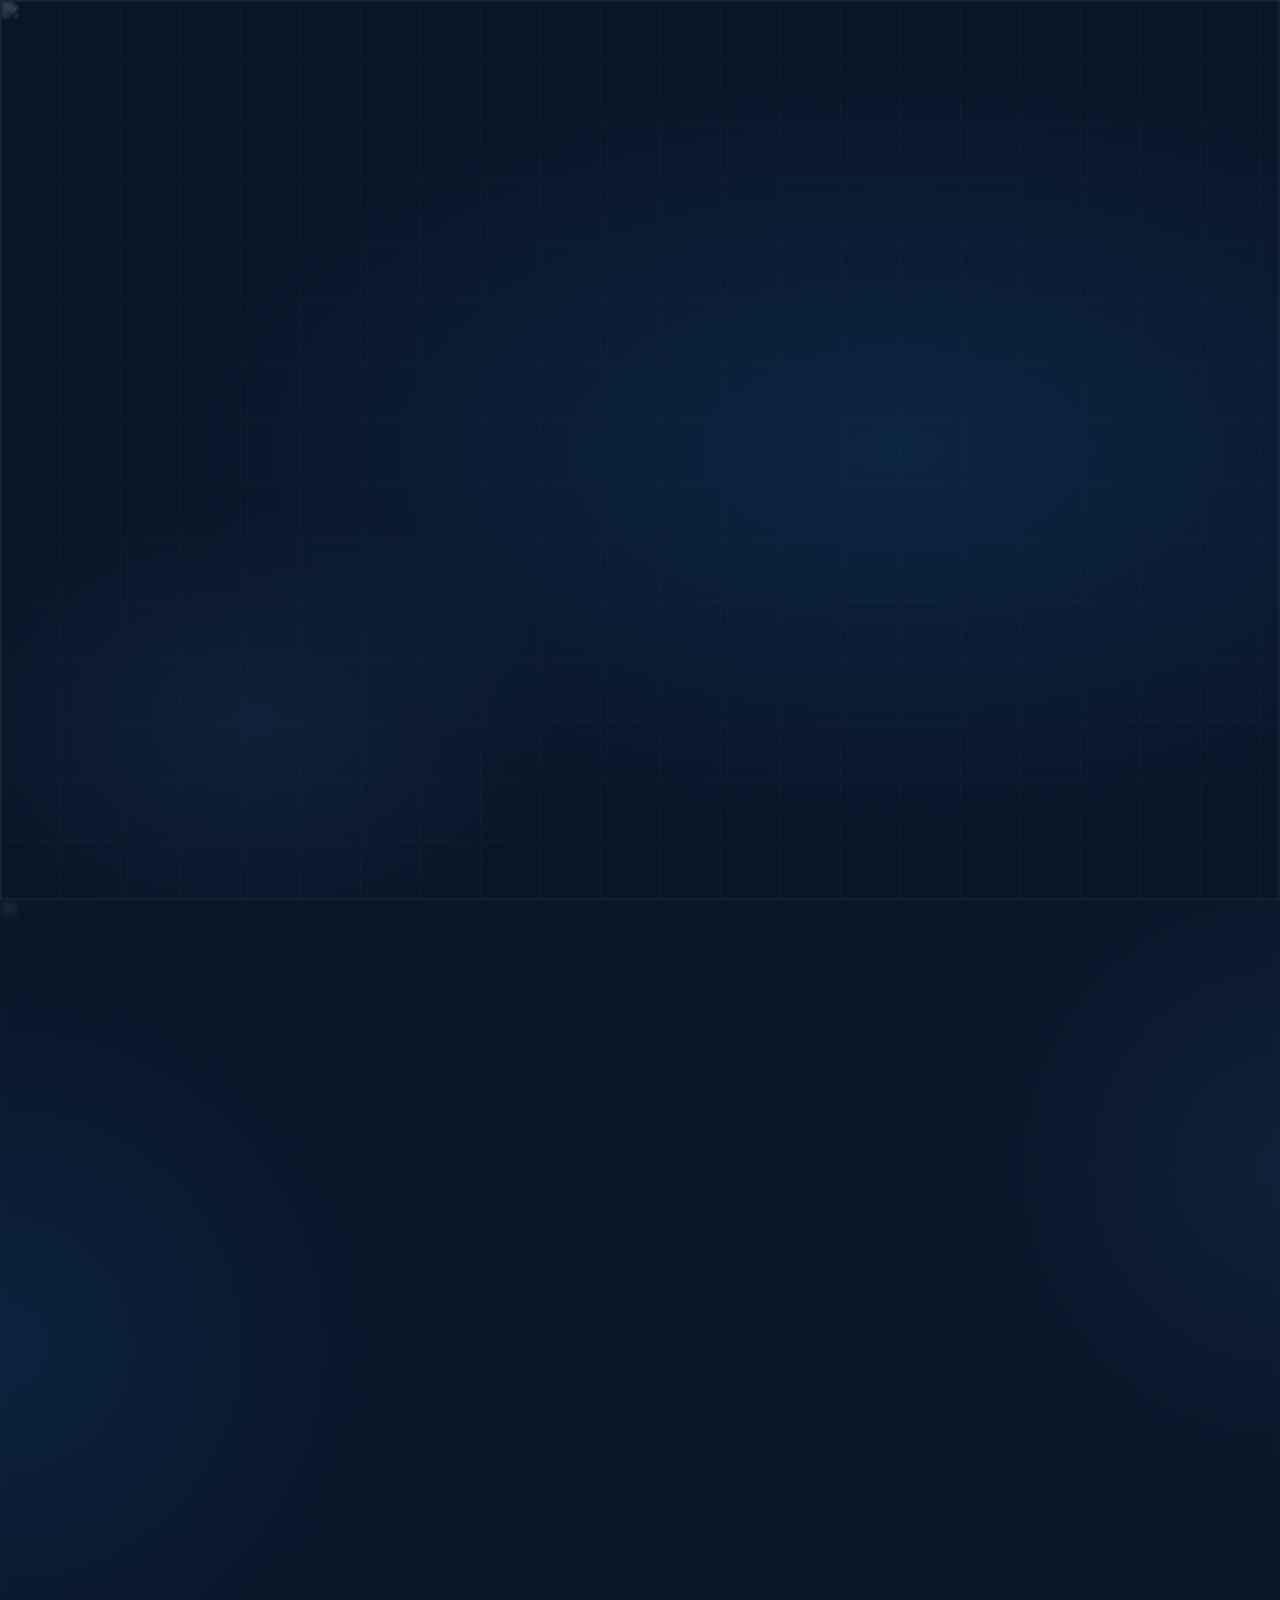
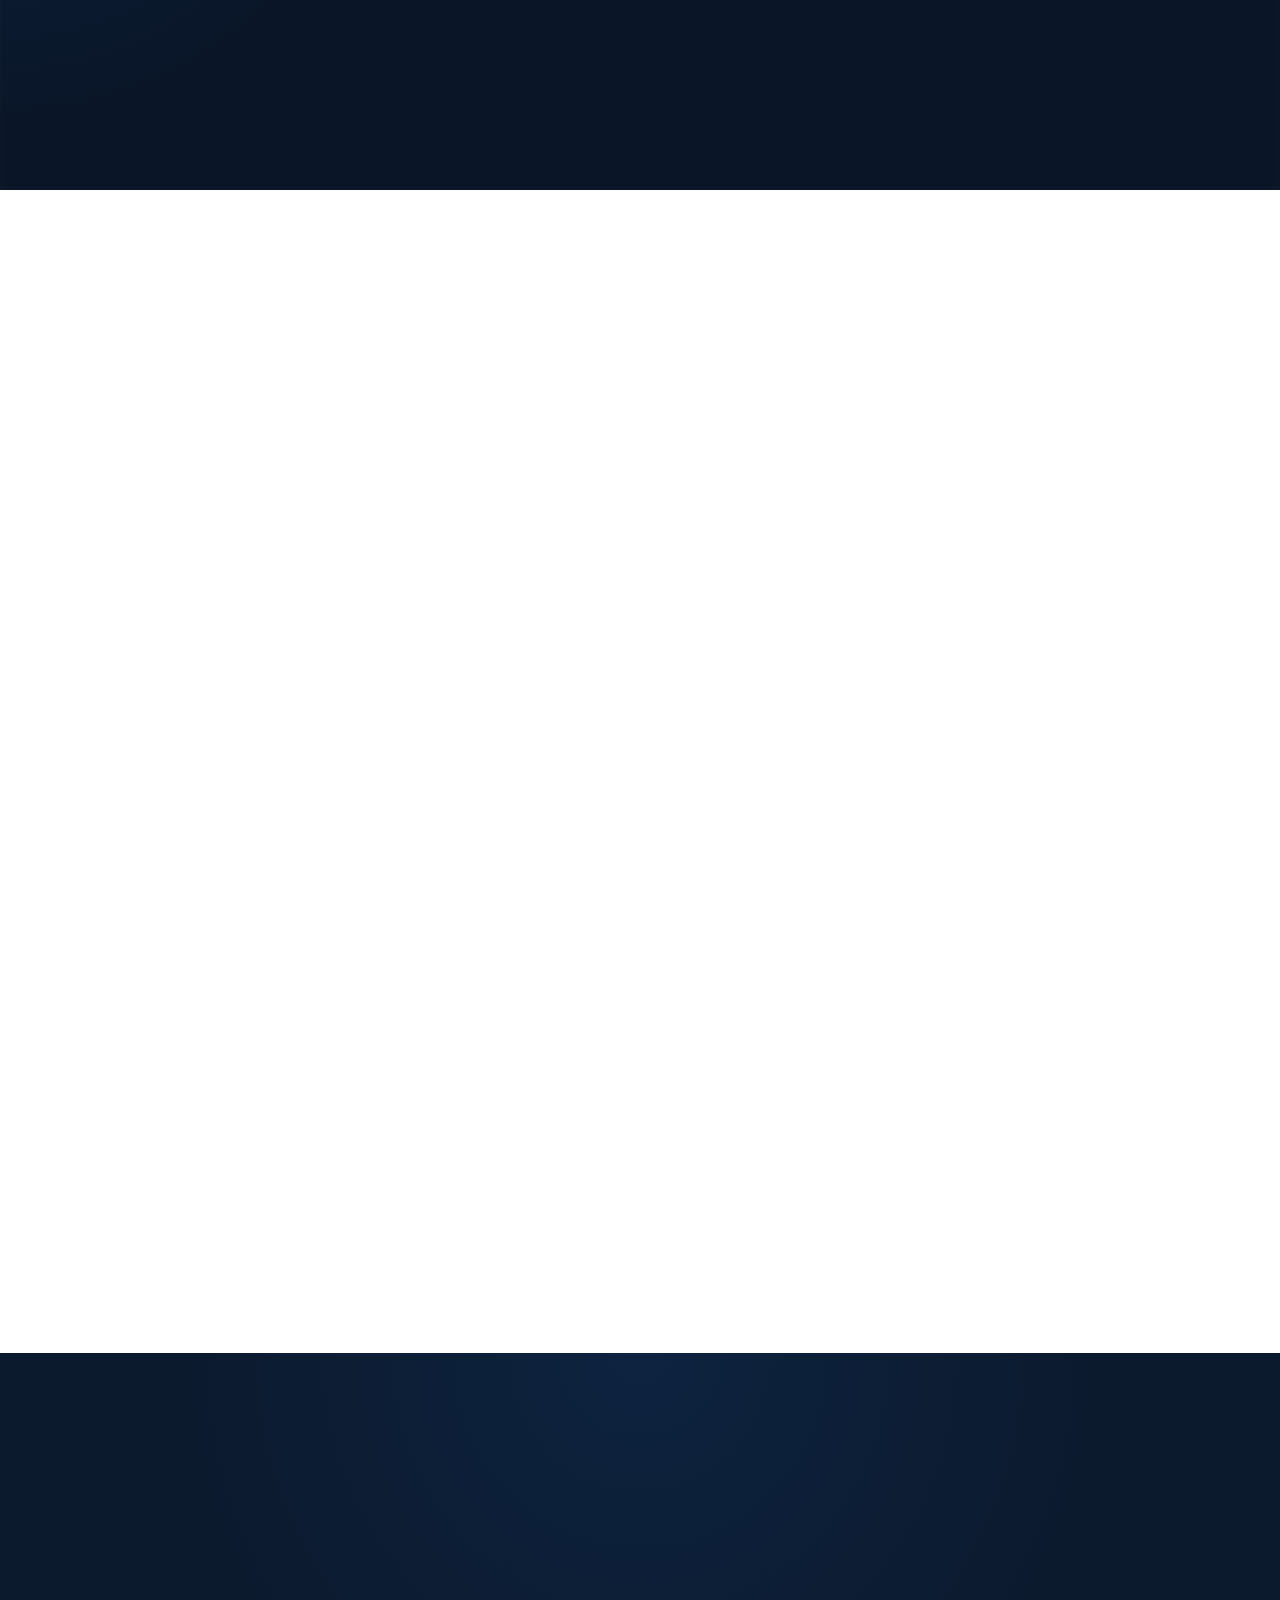
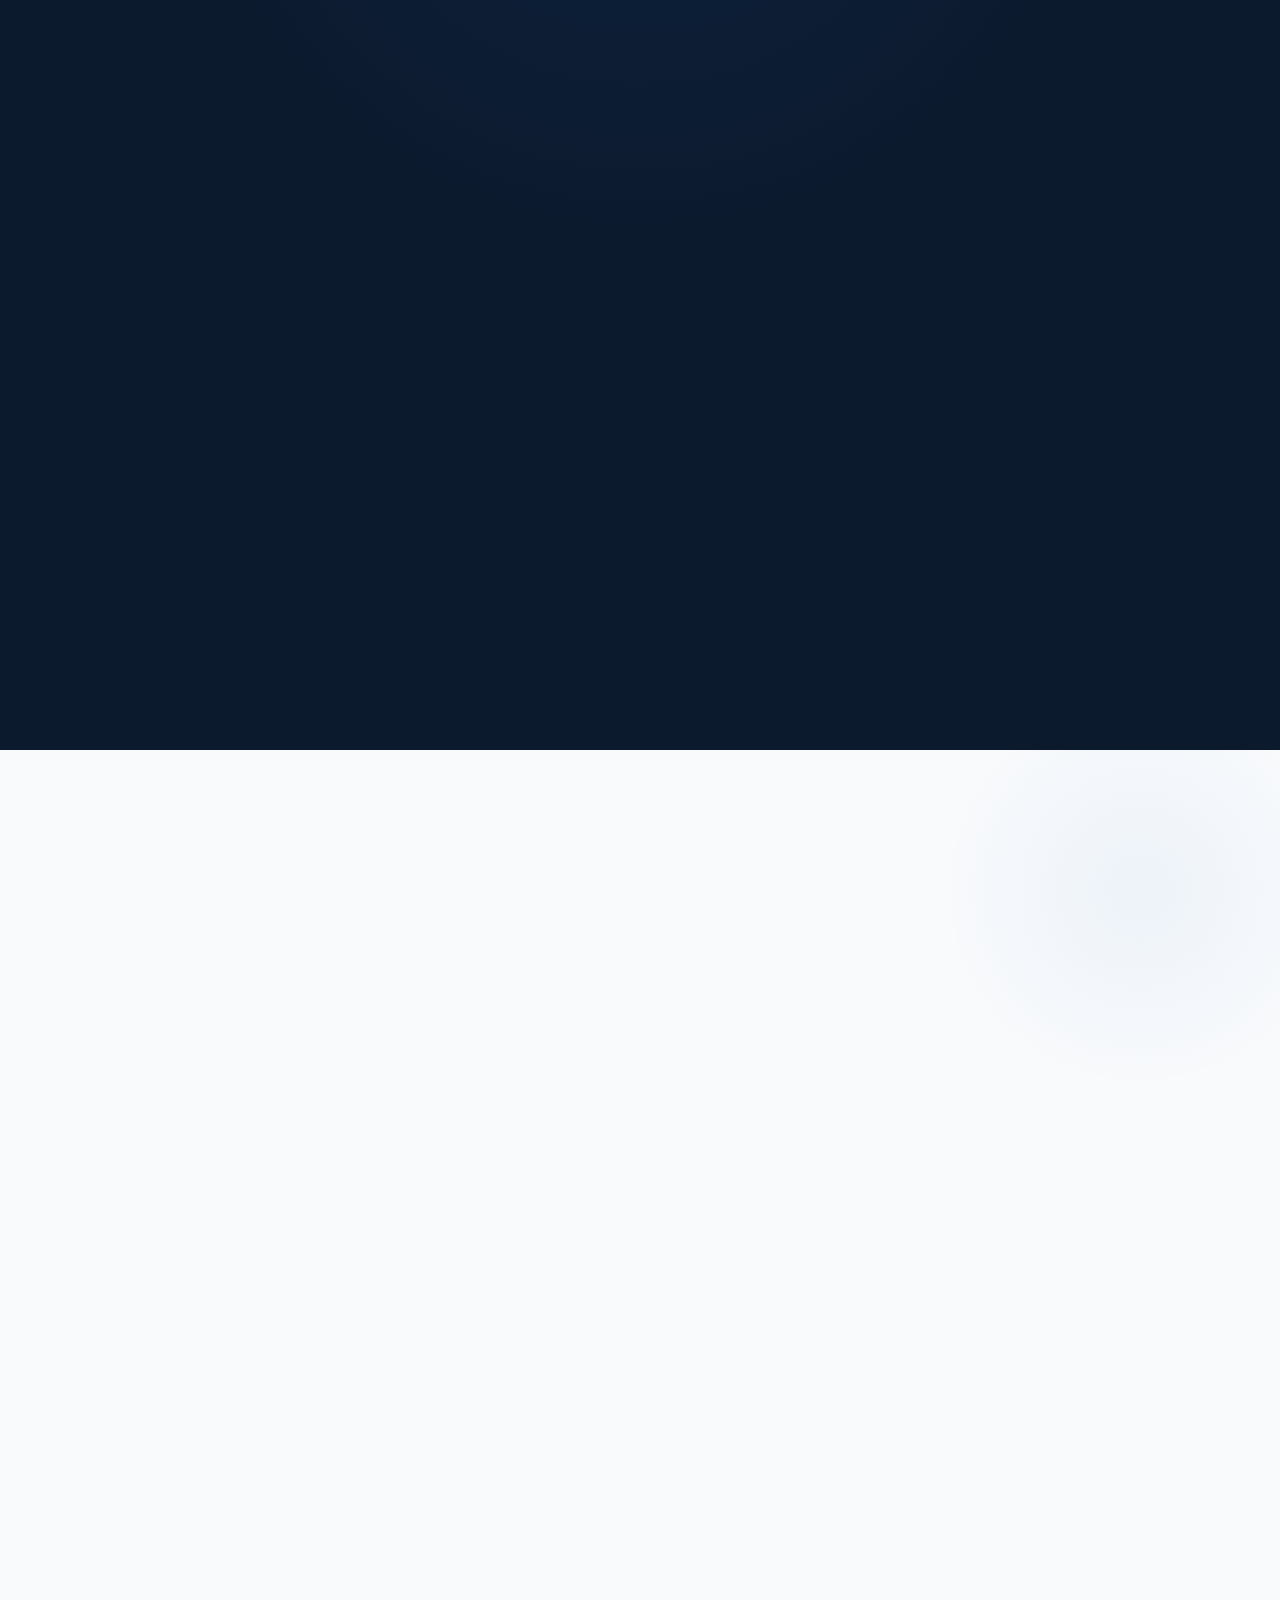
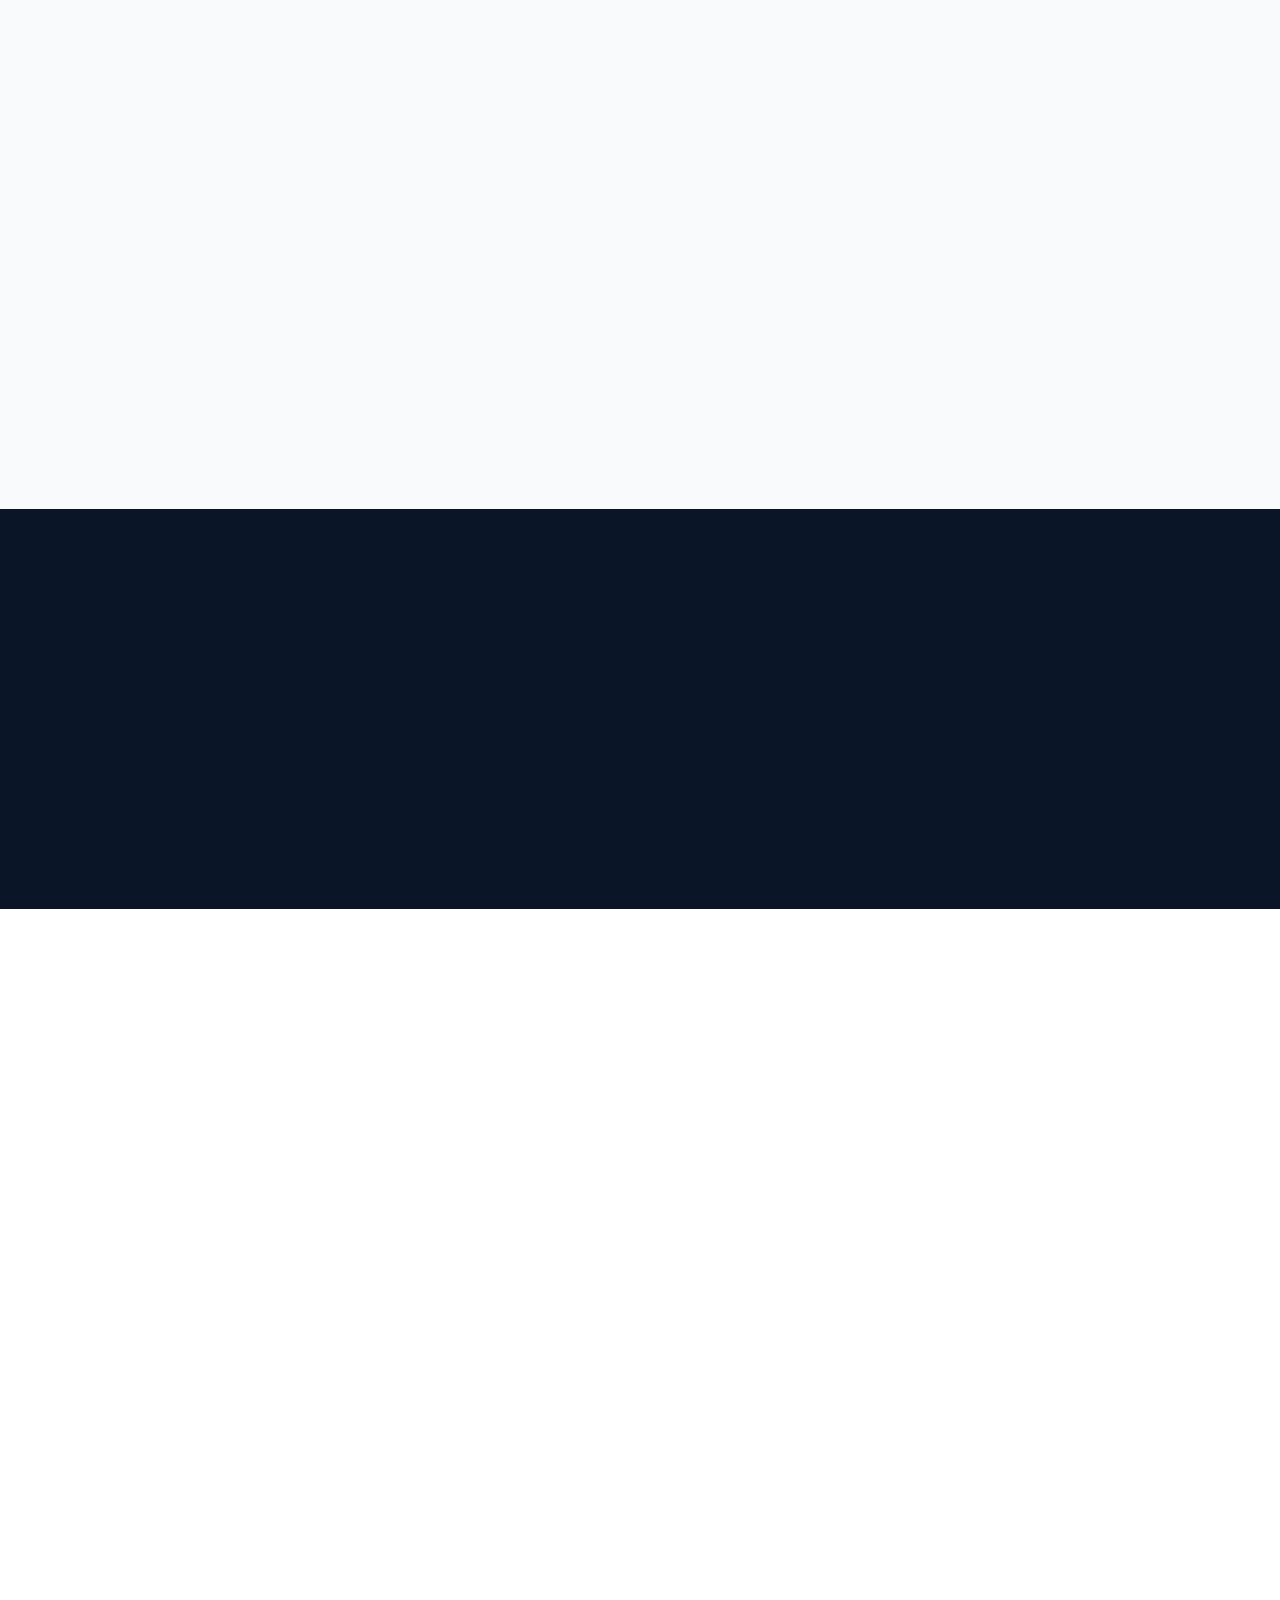
==== index.html @ 7878da5e "vision movil" ====
<!DOCTYPE html>
<html lang="es">
<head>
  <meta charset="UTF-8">
  <meta name="referrer" content="strict-origin-when-cross-origin">
  <meta name="viewport" content="width=device-width, initial-scale=1.0">
  <title>Hospital San Ángel – Salud para tu Familia | Chimaltenango 24hrs</title>
  <meta name="description" content="Hospital San Ángel en Chimaltenango. Atención médica 24 horas: emergencias, cirugías, laboratorio, rayos X, ultrasonidos, UCI Adultos, Pediátrico y Neonatal. Llama al 5121-9282.">
  <link rel="stylesheet" href="css/main.css">
</head>
<body>

<div id="header-root"></div>

<!-- ═══ HERO ═══ -->
<section class="hero" id="home">
  <!-- Foto real del hospital como fondo -->
  <div style="position:absolute;inset:0;z-index:0;overflow:hidden;">
    <img src="assets/fotos/recepcion2.jpg" alt="" 
         style="width:100%;height:100%;object-fit:cover;opacity:0.18;filter:blur(1px) saturate(0.6);">
  </div>
  <div class="hero-bg" style="z-index:1;"></div>
  <div class="hero-grid" style="z-index:1;"></div>
  <div class="hero-inner" style="position:relative;z-index:2;">
    <div class="hero-content">
      <div class="hero-badge fade-in">
        <span class="dot"></span>
        Servicio 24 horas · Chimaltenango
      </div>
      <h1 class="hero-title fade-in fade-in-delay-1">
        Salud para
        <span>tu familia</span>
      </h1>
      <p class="hero-desc fade-in fade-in-delay-2">
        Hospital San Ángel ofrece atención médica integral con excelencia clínica y trato humano. Emergencias, cirugías, laboratorio, UCI y más — disponibles las 24 horas, los 7 días.
      </p>
      <div class="hero-actions fade-in fade-in-delay-3">
        <a href="tel:51219282" class="btn btn-red btn-lg">🚨 Llamar al 5121-9282</a>
        <a href="pages/servicios.html" class="btn btn-outline btn-lg">Ver Servicios</a>
      </div>
      <div class="hero-stats fade-in fade-in-delay-4">
        <div>
          <div class="hero-stat-num">24/7</div>
          <div class="hero-stat-label">Disponibilidad</div>
        </div>
        <div>
          <div class="hero-stat-num">UCI</div>
          <div class="hero-stat-label">Adultos · Pediátrico · Neonatal</div>
        </div>
        <div>
          <div class="hero-stat-num">10+</div>
          <div class="hero-stat-label">Especialidades</div>
        </div>
      </div>
    </div>
    <div class="hero-cards fade-in fade-in-delay-2">
      <div class="hero-card">
        <div class="hero-card-icon">🚨</div>
        <h4>Emergencias 24 horas</h4>
        <p>Personal capacitado listo para atender cualquier emergencia médica en todo momento.</p>
      </div>
      <div class="hero-card">
        <div class="hero-card-icon">🏥</div>
        <h4>UCI Intensivo</h4>
        <p>Unidades de Cuidados Intensivos para adultos, pediátrico y neonatal disponibles 24h.</p>
      </div>
      <div class="hero-card">
        <div class="hero-card-icon">🔬</div>
        <h4>Laboratorio 24h</h4>
        <p>Análisis clínicos con resultados confiables, prontos y precisos a cualquier hora.</p>
      </div>
    </div>
  </div>
</section>

<!-- ═══ MISIÓN VISIÓN VALORES ═══ -->
<section class="mvv-section" id="nosotros" style="position:relative;">
  <div style="position:absolute;inset:0;overflow:hidden;z-index:0;">
    <img src="assets/fotos/vision-mision.jpg" alt="" 
         style="width:100%;height:100%;object-fit:cover;opacity:0.07;filter:blur(2px);">
  </div>
  <div class="container" style="position:relative; z-index:1;">
    <div class="section-header" style="margin-bottom:3rem;">
      <span class="section-label fade-in" style="background:rgba(21,101,192,0.2); color:var(--blue-light); display:inline-block;">Quiénes Somos</span>
      <h2 class="section-title fade-in fade-in-delay-1" style="color:var(--white);">Nuestra Razón de Ser</h2>
      <p class="section-desc fade-in fade-in-delay-2" style="color:rgba(255,255,255,0.45);">Comprometidos con la salud y el bienestar de las familias guatemaltecas con ética, precisión y vocación de servicio.</p>
    </div>
    <div class="mvv-grid fade-in">
      <div class="mvv-card">
        <span class="mvv-number">01</span>
        <div class="mvv-icon">🎯</div>
        <h3>Misión</h3>
        <p>Brindar servicios de salud integrales, seguros y de calidad a las familias de Chimaltenango y la región, sustentados en la excelencia médica, tecnología actualizada y un profundo respeto por la vida y la dignidad humana. Estamos comprometidos con la atención oportuna las 24 horas del día, los 365 días del año.</p>
      </div>
      <div class="mvv-card">
        <span class="mvv-number">02</span>
        <div class="mvv-icon">🔭</div>
        <h3>Visión</h3>
        <p>Ser el hospital privado de referencia en el occidente de Guatemala, reconocido por la excelencia de sus servicios médicos, la calidez de su atención y la confianza que depositan en nosotros las familias de toda la región. Aspiramos a crecer continuamente para ofrecer más especialidades y tecnología de vanguardia.</p>
      </div>
      <div class="mvv-card">
        <span class="mvv-number">03</span>
        <div class="mvv-icon">💎</div>
        <h3>Nuestros Valores</h3>
        <p style="margin-bottom:1.2rem;">Principios que guían cada decisión y cada acción de nuestro equipo médico y administrativo.</p>
        <div class="valores-grid">
          <div class="valor-chip"><span class="v-icon">❤️</span><span>Humanismo</span></div>
          <div class="valor-chip"><span class="v-icon">🎯</span><span>Precisión</span></div>
          <div class="valor-chip"><span class="v-icon">🤝</span><span>Compromiso</span></div>
          <div class="valor-chip"><span class="v-icon">⚡</span><span>Rapidez</span></div>
          <div class="valor-chip"><span class="v-icon">🛡️</span><span>Seguridad</span></div>
          <div class="valor-chip"><span class="v-icon">🌟</span><span>Excelencia</span></div>
          <div class="valor-chip"><span class="v-icon">🧠</span><span>Innovación</span></div>
          <div class="valor-chip"><span class="v-icon">🔒</span><span>Ética</span></div>
          <div class="valor-chip"><span class="v-icon">🌱</span><span>Mejora Continua</span></div>
        </div>
      </div>
    </div>
  </div>
</section>

<!-- ═══ SERVICIOS ═══ -->
<section class="section">
  <div class="container">
    <div class="section-header">
      <span class="section-label fade-in">Nuestros Servicios</span>
      <h2 class="section-title fade-in fade-in-delay-1">Todo lo que necesitas, las 24 horas</h2>
    </div>
    <div class="cards-grid">

      <!-- EMERGENCIAS -->
      <div class="card fade-in" style="padding:0; overflow:hidden;">
        <div style="height:180px; overflow:hidden; position:relative;">
          <img src="assets/fotos/area-de-emergencias.jpg" alt="Emergencias"
               style="width:100%;height:100%;object-fit:cover;transition:transform 0.4s ease;"
               onmouseover="this.style.transform='scale(1.06)'" onmouseout="this.style.transform='scale(1)'">
          <div style="position:absolute;top:10px;left:10px;background:var(--red);color:white;border-radius:100px;padding:3px 12px;font-size:0.7rem;font-weight:700;">24h</div>
        </div>
        <div style="padding:1.5rem;">
          <h3 style="margin-bottom:0.5rem;">🚨 Emergencias 24h</h3>
          <p>Área equipada con tecnología y personal capacitado para todo tipo de urgencias médicas.</p>
          <a href="pages/servicios.html#emergencias" class="btn btn-primary btn-sm" style="margin-top:1rem;">Ver más</a>
        </div>
      </div>

      <!-- AMBULANCIA -->
      <div class="card fade-in fade-in-delay-1" style="padding:0; overflow:hidden;">
        <div style="height:180px; overflow:hidden; position:relative;">
          <img src="assets/fotos/ambulancia.jpg" alt="Ambulancia"
               style="width:100%;height:100%;object-fit:cover;transition:transform 0.4s ease;"
               onmouseover="this.style.transform='scale(1.06)'" onmouseout="this.style.transform='scale(1)'">
          <div style="position:absolute;top:10px;left:10px;background:var(--red);color:white;border-radius:100px;padding:3px 12px;font-size:0.7rem;font-weight:700;">24h</div>
        </div>
        <div style="padding:1.5rem;">
          <h3 style="margin-bottom:0.5rem;">🚑 Ambulancia 24h</h3>
          <p>Servicio de traslado y emergencias disponible los 7 días de la semana, a cualquier hora.</p>
          <a href="pages/servicios.html#ambulancia" class="btn btn-primary btn-sm" style="margin-top:1rem;">Ver más</a>
        </div>
      </div>

      <!-- CIRUGÍAS -->
      <div class="card fade-in fade-in-delay-2" style="padding:0; overflow:hidden;">
        <div style="height:180px; overflow:hidden; position:relative;">
          <img src="assets/fotos/cirugia-1.jpg" alt="Cirugías"
               style="width:100%;height:100%;object-fit:cover;transition:transform 0.4s ease;"
               onmouseover="this.style.transform='scale(1.06)'" onmouseout="this.style.transform='scale(1)'">
          <div style="position:absolute;top:10px;left:10px;background:var(--blue);color:white;border-radius:100px;padding:3px 12px;font-size:0.7rem;font-weight:700;">24h</div>
        </div>
        <div style="padding:1.5rem;">
          <h3 style="margin-bottom:0.5rem;">⚕️ Procedimientos Quirúrgicos</h3>
          <p>Cirugías programadas y de urgencia. Quirófano completamente equipado disponible 24 horas.</p>
          <a href="pages/procedimientos.html" class="btn btn-primary btn-sm" style="margin-top:1rem;">Ver procedimientos</a>
        </div>
      </div>

      <!-- LABORATORIO -->
      <div class="card fade-in fade-in-delay-3" style="padding:0; overflow:hidden;">
        <div style="height:180px; overflow:hidden; position:relative;">
          <img src="assets/fotos/laboratorio-1.jpg" alt="Laboratorio"
               style="width:100%;height:100%;object-fit:cover;transition:transform 0.4s ease;"
               onmouseover="this.style.transform='scale(1.06)'" onmouseout="this.style.transform='scale(1)'">
          <div style="position:absolute;top:10px;left:10px;background:var(--blue);color:white;border-radius:100px;padding:3px 12px;font-size:0.7rem;font-weight:700;">24h</div>
        </div>
        <div style="padding:1.5rem;">
          <h3 style="margin-bottom:0.5rem;">🔬 Laboratorio Clínico 24h</h3>
          <p>Análisis completos con resultados confiables. Hematología, hormonas, microbiología y más.</p>
          <a href="pages/laboratorio.html" class="btn btn-primary btn-sm" style="margin-top:1rem;">Ver análisis</a>
        </div>
      </div>

      <!-- UCI -->
      <div class="card fade-in" style="border: 2px solid rgba(211,47,47,0.25); padding:0; overflow:hidden; position:relative;">
        <div style="height:180px; overflow:hidden; position:relative;">
          <img src="assets/fotos/intensivo-1.jpg" alt="UCI"
               style="width:100%;height:100%;object-fit:cover;transition:transform 0.4s ease;"
               onmouseover="this.style.transform='scale(1.06)'" onmouseout="this.style.transform='scale(1)'">
          <div style="position:absolute;top:10px;left:10px;background:var(--red);color:white;border-radius:100px;padding:3px 12px;font-size:0.7rem;font-weight:700;">🔴 UCI 24h</div>
        </div>
        <div style="padding:1.5rem;">
          <h3 style="margin-bottom:0.5rem;">🏥 UCI Intensivo</h3>
          <p>Cuidados Intensivos para <strong>Adultos, Pediátrico y Neonatal</strong>. Monitoreo constante 24 horas.</p>
          <a href="pages/servicios.html#uci" class="btn btn-red btn-sm" style="margin-top:1rem;">Ver UCI →</a>
        </div>
      </div>

      <!-- RAYOS X / ULTRASONIDO -->
      <div class="card fade-in fade-in-delay-1" style="padding:0; overflow:hidden;">
        <div style="height:180px; overflow:hidden; position:relative;">
          <img src="assets/fotos/equipo-rx-movil.jpg" alt="Rayos X y Ultrasonidos"
               style="width:100%;height:100%;object-fit:cover;transition:transform 0.4s ease;"
               onmouseover="this.style.transform='scale(1.06)'" onmouseout="this.style.transform='scale(1)'">
          <div style="position:absolute;top:10px;left:10px;background:var(--blue);color:white;border-radius:100px;padding:3px 12px;font-size:0.7rem;font-weight:700;">24h</div>
        </div>
        <div style="padding:1.5rem;">
          <h3 style="margin-bottom:0.5rem;">📡 Ultrasonidos & Rayos X 24h</h3>
          <p>Estudios de imagen disponibles las 24 horas. Diagnósticos certeros y precisos.</p>
          <a href="pages/laboratorio.html" class="btn btn-primary btn-sm" style="margin-top:1rem;">Ver más</a>
        </div>
      </div>

    </div>
  </div>
</section>

<!-- ═══ RECORRIDO VIRTUAL – VIDEO ═══ -->
<section class="video-section" id="recorrido" style="padding: clamp(2rem, 5vw, 6rem) 0;">
  <div class="container">
    <div class="section-header" style="position:relative; z-index:1; margin-bottom:3rem;">
      <span class="section-label fade-in" style="background:rgba(21,101,192,0.2); color:var(--blue-light); display:inline-block;">Recorrido Virtual</span>
      <h2 class="section-title fade-in fade-in-delay-1" style="color:var(--white);">Conoce Nuestras Instalaciones</h2>
      <p class="section-desc fade-in fade-in-delay-2" style="color:rgba(255,255,255,0.45);">Explora cada área del hospital desde donde estés. Haz clic en cualquier video para verlo.</p>
      <div style="margin-top:1rem;" class="fade-in fade-in-delay-3">
        <div style="display:inline-flex; align-items:center; gap:8px; background:rgba(211,47,47,0.15); border:1px solid rgba(211,47,47,0.3); border-radius:100px; padding:6px 16px;">
          <span style="width:8px;height:8px;background:#EF5350;border-radius:50%;animation:pulse-red 1.5s infinite;display:block;flex-shrink:0;"></span>
          <span style="color:#EF9A9A; font-size:0.78rem; font-weight:600; letter-spacing:0.08em; text-transform:uppercase;">Contamos con UCI · Adultos · Pediátrico · Neonatal</span>
        </div>
      </div>
    </div>

    <div class="video-layout">
      <div class="video-player-wrap fade-in">
        <div class="video-player-frame">
          <iframe id="mainVideoFrame"
            src="https://www.youtube.com/embed/x-g8DHKuoIQ?rel=0&modestbranding=1&autoplay=1&mute=1"
            title="Sala de Cirugía – Hospital San Ángel"
            allow="accelerometer; autoplay; clipboard-write; encrypted-media; gyroscope; picture-in-picture"
            referrerpolicy="strict-origin-when-cross-origin"
            allowfullscreen></iframe>
        </div>
        <div style="margin-top:1.5rem;">
          <div style="display:flex; align-items:center; gap:8px; margin-bottom:5px;">
            <span class="now-playing-dot"></span>
            <span class="now-playing-text">Reproduciendo ahora</span>
          </div>
          <div class="now-playing-title" id="nowPlayingTitle">Sala de Cirugía</div>
          <div id="nowPlayingDesc" style="color:rgba(255,255,255,0.4); font-size:0.85rem; margin-top:3px;">Quirófano equipado</div>
        </div>
        <div style="margin-top:1.5rem;">
          <a href="pages/recorrido.html" class="btn btn-outline btn-sm">Ver recorrido completo →</a>
        </div>
      </div>

      <div class="fade-in fade-in-delay-1">
        <div style="margin-bottom:1rem; padding-bottom:1rem; border-bottom:1px solid rgba(255,255,255,0.06); display:flex; align-items:center; justify-content:space-between;">
          <p style="color:rgba(255,255,255,0.4); font-size:0.78rem; letter-spacing:0.12em; text-transform:uppercase; font-weight:600;">Lista de videos</p>
          <p style="color:rgba(255,255,255,0.25); font-size:0.72rem; display:none;" class="mobile-scroll-hint">← Desliza →</p>
        </div>
        <div class="video-list" id="videoList"></div>
      </div>
    </div>
  </div>
</section>

<!-- ═══ TESTIMONIOS ═══ -->
<section class="testimonios-section" id="testimonios">
  <div class="container">
    <div class="section-header">
      <span class="section-label fade-in">Testimonios</span>
      <h2 class="section-title fade-in fade-in-delay-1">Lo que dicen nuestros pacientes</h2>
      <p class="section-desc fade-in fade-in-delay-2">La confianza de las familias de Chimaltenango es nuestra mayor satisfacción.</p>
    </div>

    <!-- RATING RESUMEN -->
    <div style="display:flex; align-items:center; justify-content:center; gap:1.5rem; margin-bottom:2.5rem; flex-wrap:wrap;" class="fade-in">
      <div style="text-align:center;">
        <div style="font-family:'Playfair Display',serif; font-size:3.5rem; font-weight:900; color:var(--navy); line-height:1;">5.0</div>
        <div style="display:flex; gap:3px; justify-content:center; margin:4px 0;">
          <span style="color:#FFB300; font-size:1.2rem;">★★★★★</span>
        </div>
        <div style="font-size:0.8rem; color:var(--gray-500);">Calificación promedio</div>
      </div>
      <div style="width:1px; height:60px; background:var(--gray-200);"></div>
      <div style="text-align:center;">
        <div style="font-family:'Playfair Display',serif; font-size:3.5rem; font-weight:900; color:var(--navy); line-height:1;">100%</div>
        <div style="font-size:0.8rem; color:var(--gray-500); margin-top:8px;">Pacientes satisfechos</div>
      </div>
      <div style="width:1px; height:60px; background:var(--gray-200);"></div>
      <div style="text-align:center;">
        <div style="font-family:'Playfair Display',serif; font-size:3.5rem; font-weight:900; color:var(--navy); line-height:1;">24/7</div>
        <div style="font-size:0.8rem; color:var(--gray-500); margin-top:8px;">Atención disponible</div>
      </div>
    </div>

    <!-- GRID DE TARJETAS -->
    <div style="
      display: grid;
      grid-template-columns: repeat(3, 1fr);
      gap: 1.2rem;
    " class="fade-in" id="testimoniosGrid">

      <!-- 1 -->
      <div style="background:white; border-radius:14px; padding:1.4rem; border:1px solid var(--gray-200); box-shadow:var(--shadow-sm); position:relative; transition:box-shadow 0.3s, transform 0.3s;"
           onmouseover="this.style.boxShadow='0 8px 32px rgba(10,22,40,0.12)';this.style.transform='translateY(-3px)'"
           onmouseout="this.style.boxShadow='var(--shadow-sm)';this.style.transform='translateY(0)'">
        <span style="position:absolute;top:1rem;right:1rem;background:var(--blue-pale);color:var(--blue);border-radius:100px;padding:2px 10px;font-size:0.7rem;font-weight:600;">Cesárea</span>
        <div style="color:#FFB300; font-size:0.9rem; margin-bottom:0.6rem;">★★★★★</div>
        <p style="font-size:0.875rem; color:var(--gray-700); line-height:1.65; font-style:italic; margin-bottom:1rem;">"Llegué de emergencia en la madrugada y me atendieron al instante. Mi cesárea salió perfecta y la habitación privada fue muy cómoda. ¡Totalmente recomendado!"</p>
        <div style="display:flex; align-items:center; gap:10px; padding-top:0.8rem; border-top:1px solid var(--gray-200);">
          <div style="width:36px;height:36px;border-radius:50%;background:#1565C0;color:white;display:flex;align-items:center;justify-content:center;font-weight:700;font-size:0.9rem;flex-shrink:0;">M</div>
          <div><strong style="display:block;font-size:0.85rem;color:var(--navy);">María Revolorio</strong><span style="font-size:0.75rem;color:var(--gray-500);">Chimaltenango</span></div>
        </div>
      </div>

      <!-- 2 -->
      <div style="background:white; border-radius:14px; padding:1.4rem; border:1px solid var(--gray-200); box-shadow:var(--shadow-sm); position:relative; transition:box-shadow 0.3s, transform 0.3s;"
           onmouseover="this.style.boxShadow='0 8px 32px rgba(10,22,40,0.12)';this.style.transform='translateY(-3px)'"
           onmouseout="this.style.boxShadow='var(--shadow-sm)';this.style.transform='translateY(0)'">
        <span style="position:absolute;top:1rem;right:1rem;background:var(--blue-pale);color:var(--blue);border-radius:100px;padding:2px 10px;font-size:0.7rem;font-weight:600;">Emergencias</span>
        <div style="color:#FFB300; font-size:0.9rem; margin-bottom:0.6rem;">★★★★★</div>
        <p style="font-size:0.875rem; color:var(--gray-700); line-height:1.65; font-style:italic; margin-bottom:1rem;">"Mi hijo tuvo una emergencia a las 2 de la mañana y en minutos ya lo estaban atendiendo. Los doctores explicaron todo con claridad. Eternamente agradecida."</p>
        <div style="display:flex; align-items:center; gap:10px; padding-top:0.8rem; border-top:1px solid var(--gray-200);">
          <div style="width:36px;height:36px;border-radius:50%;background:#2E7D32;color:white;display:flex;align-items:center;justify-content:center;font-weight:700;font-size:0.9rem;flex-shrink:0;">R</div>
          <div><strong style="display:block;font-size:0.85rem;color:var(--navy);">Rosa Ajú de López</strong><span style="font-size:0.75rem;color:var(--gray-500);">Patzún</span></div>
        </div>
      </div>

      <!-- 3 -->
      <div style="background:white; border-radius:14px; padding:1.4rem; border:1px solid var(--gray-200); box-shadow:var(--shadow-sm); position:relative; transition:box-shadow 0.3s, transform 0.3s;"
           onmouseover="this.style.boxShadow='0 8px 32px rgba(10,22,40,0.12)';this.style.transform='translateY(-3px)'"
           onmouseout="this.style.boxShadow='var(--shadow-sm)';this.style.transform='translateY(0)'">
        <span style="position:absolute;top:1rem;right:1rem;background:var(--blue-pale);color:var(--blue);border-radius:100px;padding:2px 10px;font-size:0.7rem;font-weight:600;">UCI Neonatal</span>
        <div style="color:#FFB300; font-size:0.9rem; margin-bottom:0.6rem;">★★★★★</div>
        <p style="font-size:0.875rem; color:var(--gray-700); line-height:1.65; font-style:italic; margin-bottom:1rem;">"Mi bebé nació prematura y necesitó la UCI Neonatal. El equipo médico fue excepcional, nos mantuvieron informados en todo momento. Hoy está sana y fuerte. ¡Gracias!"</p>
        <div style="display:flex; align-items:center; gap:10px; padding-top:0.8rem; border-top:1px solid var(--gray-200);">
          <div style="width:36px;height:36px;border-radius:50%;background:#AD1457;color:white;display:flex;align-items:center;justify-content:center;font-weight:700;font-size:0.9rem;flex-shrink:0;">A</div>
          <div><strong style="display:block;font-size:0.85rem;color:var(--navy);">Ana Lucía Sáenz</strong><span style="font-size:0.75rem;color:var(--gray-500);">Chimaltenango</span></div>
        </div>
      </div>

      <!-- 4 -->
      <div style="background:white; border-radius:14px; padding:1.4rem; border:1px solid var(--gray-200); box-shadow:var(--shadow-sm); position:relative; transition:box-shadow 0.3s, transform 0.3s;"
           onmouseover="this.style.boxShadow='0 8px 32px rgba(10,22,40,0.12)';this.style.transform='translateY(-3px)'"
           onmouseout="this.style.boxShadow='var(--shadow-sm)';this.style.transform='translateY(0)'">
        <span style="position:absolute;top:1rem;right:1rem;background:var(--blue-pale);color:var(--blue);border-radius:100px;padding:2px 10px;font-size:0.7rem;font-weight:600;">Cirugía</span>
        <div style="color:#FFB300; font-size:0.9rem; margin-bottom:0.6rem;">★★★★★</div>
        <p style="font-size:0.875rem; color:var(--gray-700); line-height:1.65; font-style:italic; margin-bottom:1rem;">"Me operaron de apendicitis de urgencia. Desde que llegué hasta el alta, el trato fue excelente. El quirófano muy bien equipado y los médicos muy profesionales."</p>
        <div style="display:flex; align-items:center; gap:10px; padding-top:0.8rem; border-top:1px solid var(--gray-200);">
          <div style="width:36px;height:36px;border-radius:50%;background:#4527A0;color:white;display:flex;align-items:center;justify-content:center;font-weight:700;font-size:0.9rem;flex-shrink:0;">J</div>
          <div><strong style="display:block;font-size:0.85rem;color:var(--navy);">Jorge Tzoc</strong><span style="font-size:0.75rem;color:var(--gray-500);">Chimaltenango</span></div>
        </div>
      </div>

      <!-- 5 -->
      <div style="background:white; border-radius:14px; padding:1.4rem; border:1px solid var(--gray-200); box-shadow:var(--shadow-sm); position:relative; transition:box-shadow 0.3s, transform 0.3s;"
           onmouseover="this.style.boxShadow='0 8px 32px rgba(10,22,40,0.12)';this.style.transform='translateY(-3px)'"
           onmouseout="this.style.boxShadow='var(--shadow-sm)';this.style.transform='translateY(0)'">
        <span style="position:absolute;top:1rem;right:1rem;background:var(--blue-pale);color:var(--blue);border-radius:100px;padding:2px 10px;font-size:0.7rem;font-weight:600;">Parto</span>
        <div style="color:#FFB300; font-size:0.9rem; margin-bottom:0.6rem;">★★★★★</div>
        <p style="font-size:0.875rem; color:var(--gray-700); line-height:1.65; font-style:italic; margin-bottom:1rem;">"Tuve a mi tercer hijo aquí y fue la mejor experiencia de las tres. Las enfermeras son maravillosas. El precio muy accesible para la calidad de atención que ofrecen."</p>
        <div style="display:flex; align-items:center; gap:10px; padding-top:0.8rem; border-top:1px solid var(--gray-200);">
          <div style="width:36px;height:36px;border-radius:50%;background:#00695C;color:white;display:flex;align-items:center;justify-content:center;font-weight:700;font-size:0.9rem;flex-shrink:0;">L</div>
          <div><strong style="display:block;font-size:0.85rem;color:var(--navy);">Lucía Batz</strong><span style="font-size:0.75rem;color:var(--gray-500);">San Martín Jilotepeque</span></div>
        </div>
      </div>

      <!-- 6 -->
      <div style="background:white; border-radius:14px; padding:1.4rem; border:1px solid var(--gray-200); box-shadow:var(--shadow-sm); position:relative; transition:box-shadow 0.3s, transform 0.3s;"
           onmouseover="this.style.boxShadow='0 8px 32px rgba(10,22,40,0.12)';this.style.transform='translateY(-3px)'"
           onmouseout="this.style.boxShadow='var(--shadow-sm)';this.style.transform='translateY(0)'">
        <span style="position:absolute;top:1rem;right:1rem;background:var(--blue-pale);color:var(--blue);border-radius:100px;padding:2px 10px;font-size:0.7rem;font-weight:600;">Laboratorio</span>
        <div style="color:#FFB300; font-size:0.9rem; margin-bottom:0.6rem;">★★★★★</div>
        <p style="font-size:0.875rem; color:var(--gray-700); line-height:1.65; font-style:italic; margin-bottom:1rem;">"Necesitaba resultados urgentes y en pocas horas los tenía listos. Personal muy atento, proceso rápido y las instalaciones están completamente limpias y modernas."</p>
        <div style="display:flex; align-items:center; gap:10px; padding-top:0.8rem; border-top:1px solid var(--gray-200);">
          <div style="width:36px;height:36px;border-radius:50%;background:#1565C0;color:white;display:flex;align-items:center;justify-content:center;font-weight:700;font-size:0.9rem;flex-shrink:0;">C</div>
          <div><strong style="display:block;font-size:0.85rem;color:var(--navy);">Carlos Mendoza</strong><span style="font-size:0.75rem;color:var(--gray-500);">Tecpán</span></div>
        </div>
      </div>

      <!-- 7 -->
      <div style="background:white; border-radius:14px; padding:1.4rem; border:1px solid var(--gray-200); box-shadow:var(--shadow-sm); position:relative; transition:box-shadow 0.3s, transform 0.3s;"
           onmouseover="this.style.boxShadow='0 8px 32px rgba(10,22,40,0.12)';this.style.transform='translateY(-3px)'"
           onmouseout="this.style.boxShadow='var(--shadow-sm)';this.style.transform='translateY(0)'">
        <span style="position:absolute;top:1rem;right:1rem;background:var(--blue-pale);color:var(--blue);border-radius:100px;padding:2px 10px;font-size:0.7rem;font-weight:600;">Ambulancia</span>
        <div style="color:#FFB300; font-size:0.9rem; margin-bottom:0.6rem;">★★★★★</div>
        <p style="font-size:0.875rem; color:var(--gray-700); line-height:1.65; font-style:italic; margin-bottom:1rem;">"La ambulancia llegó muy rápido cuando la necesitamos. El paramédico fue muy profesional durante el traslado. Gracias al equipo del Hospital San Ángel por su rapidez."</p>
        <div style="display:flex; align-items:center; gap:10px; padding-top:0.8rem; border-top:1px solid var(--gray-200);">
          <div style="width:36px;height:36px;border-radius:50%;background:#E65100;color:white;display:flex;align-items:center;justify-content:center;font-weight:700;font-size:0.9rem;flex-shrink:0;">P</div>
          <div><strong style="display:block;font-size:0.85rem;color:var(--navy);">Pedro Xicay</strong><span style="font-size:0.75rem;color:var(--gray-500);">Zaragoza, Chimaltenango</span></div>
        </div>
      </div>

      <!-- 8 -->
      <div style="background:white; border-radius:14px; padding:1.4rem; border:1px solid var(--gray-200); box-shadow:var(--shadow-sm); position:relative; transition:box-shadow 0.3s, transform 0.3s;"
           onmouseover="this.style.boxShadow='0 8px 32px rgba(10,22,40,0.12)';this.style.transform='translateY(-3px)'"
           onmouseout="this.style.boxShadow='var(--shadow-sm)';this.style.transform='translateY(0)'">
        <span style="position:absolute;top:1rem;right:1rem;background:var(--blue-pale);color:var(--blue);border-radius:100px;padding:2px 10px;font-size:0.7rem;font-weight:600;">Rayos X</span>
        <div style="color:#FFB300; font-size:0.9rem; margin-bottom:0.6rem;">★★★★★</div>
        <p style="font-size:0.875rem; color:var(--gray-700); line-height:1.65; font-style:italic; margin-bottom:1rem;">"Me tomaron las placas de emergencia a las 11 de la noche y los resultados estuvieron listos en minutos. Excelente servicio, equipos modernos y personal muy amable."</p>
        <div style="display:flex; align-items:center; gap:10px; padding-top:0.8rem; border-top:1px solid var(--gray-200);">
          <div style="width:36px;height:36px;border-radius:50%;background:#37474F;color:white;display:flex;align-items:center;justify-content:center;font-weight:700;font-size:0.9rem;flex-shrink:0;">F</div>
          <div><strong style="display:block;font-size:0.85rem;color:var(--navy);">Fernanda Ixcoy</strong><span style="font-size:0.75rem;color:var(--gray-500);">Comalapa</span></div>
        </div>
      </div>

      <!-- 9 -->
      <div style="background:white; border-radius:14px; padding:1.4rem; border:1px solid var(--gray-200); box-shadow:var(--shadow-sm); position:relative; transition:box-shadow 0.3s, transform 0.3s;"
           onmouseover="this.style.boxShadow='0 8px 32px rgba(10,22,40,0.12)';this.style.transform='translateY(-3px)'"
           onmouseout="this.style.boxShadow='var(--shadow-sm)';this.style.transform='translateY(0)'">
        <span style="position:absolute;top:1rem;right:1rem;background:#FFF3E0;color:#E65100;border-radius:100px;padding:2px 10px;font-size:0.7rem;font-weight:600;">UCI Pediátrica</span>
        <div style="color:#FFB300; font-size:0.9rem; margin-bottom:0.6rem;">★★★★★</div>
        <p style="font-size:0.875rem; color:var(--gray-700); line-height:1.65; font-style:italic; margin-bottom:1rem;">"Mi niño de 5 años estuvo en UCI pediátrica tres días. El personal nos trató con mucho cariño y profesionalismo. Salió sano gracias a Dios y al excelente equipo médico."</p>
        <div style="display:flex; align-items:center; gap:10px; padding-top:0.8rem; border-top:1px solid var(--gray-200);">
          <div style="width:36px;height:36px;border-radius:50%;background:#6A1B9A;color:white;display:flex;align-items:center;justify-content:center;font-weight:700;font-size:0.9rem;flex-shrink:0;">S</div>
          <div><strong style="display:block;font-size:0.85rem;color:var(--navy);">Sandra Chumil</strong><span style="font-size:0.75rem;color:var(--gray-500);">San Andrés Itzapa</span></div>
        </div>
      </div>

    </div>

    <!-- RESPONSIVE: en mobile mostrar solo 6, boton ver más -->
    <div style="text-align:center; margin-top:2rem;" class="fade-in" id="verMasBtn">
      <button onclick="document.getElementById('testimoniosExtra').style.display='grid'; this.style.display='none';"
              class="btn btn-primary">Ver más testimonios ↓</button>
    </div>

    <!-- FILA EXTRA (oculta por defecto en mobile) -->
    <div id="testimoniosExtra" style="
      display: grid;
      grid-template-columns: repeat(3, 1fr);
      gap: 1.2rem;
      margin-top: 1.2rem;
    "></div>

  </div>
</section>

<style>
  @media (max-width: 1024px) {
    #testimoniosGrid, #testimoniosExtra { grid-template-columns: repeat(2, 1fr) !important; }
  }
  @media (max-width: 600px) {
    #testimoniosGrid, #testimoniosExtra { grid-template-columns: 1fr !important; }
  }
  /* Hide ver más button on desktop */
  @media (min-width: 768px) {
    #verMasBtn { display: none !important; }
    #testimoniosExtra { display: grid !important; }
  }
</style>

<!-- ═══ CTA ═══ -->
<section style="background: var(--navy); padding: 4rem 0;">
  <div class="container" style="text-align:center;">
    <div class="fade-in">
      <div style="font-size: 3rem; margin-bottom: 1rem;">🚨</div>
      <h2 style="color:white; margin-bottom:0.8rem;">¿Tienes una emergencia?</h2>
      <p style="color:rgba(255,255,255,0.6); margin-bottom:2rem; font-size:1.1rem;">No esperes. Llama ahora — atendemos las 24 horas, los 7 días de la semana.</p>
      <div style="display:flex; gap:1rem; justify-content:center; flex-wrap:wrap;">
        <a href="tel:51219282" class="btn btn-red btn-lg">☎️ 5121-9282</a>
        <a href="https://wa.me/50232974228" target="_blank" class="btn btn-outline btn-lg">💬 WhatsApp 3297-4228</a>
      </div>
    </div>
  </div>
</section>

<!-- ═══ CONTACTO ═══ -->
<section class="section">
  <div class="container">
    <div class="section-header">
      <span class="section-label fade-in">Encuéntranos</span>
      <h2 class="section-title fade-in fade-in-delay-1">Información de contacto</h2>
    </div>
    <div class="contact-grid fade-in">
      <div>
        <div class="contact-item">
          <div class="contact-icon">📍</div>
          <div class="contact-info"><label>Dirección</label><strong>4ta. Avenida 1-78, Zona 1, Chimaltenango</strong></div>
        </div>
        <div class="contact-item">
          <div class="contact-icon">🕐</div>
          <div class="contact-info"><label>Horario</label><strong>24 horas · 7 días a la semana</strong></div>
        </div>
        <div class="contact-item">
          <div class="contact-icon">☎️</div>
          <div class="contact-info"><label>Teléfono</label><strong><a href="tel:51219282" style="color:var(--blue);">5121-9282</a></strong></div>
        </div>
        <div class="contact-item">
          <div class="contact-icon">💬</div>
          <div class="contact-info"><label>WhatsApp</label><strong><a href="https://wa.me/50232974228" style="color:var(--blue);">3297-4228</a></strong></div>
        </div>
        <div class="contact-item">
          <div class="contact-icon">✉️</div>
          <div class="contact-info"><label>Correo</label><strong><a href="mailto:sanatoriosanangel@gmail.com" style="color:var(--blue);">sanatoriosanangel@gmail.com</a></strong></div>
        </div>
        <div style="margin-top:1.5rem;">
          <a href="pages/contacto.html" class="btn btn-primary">Ver mapa y más información</a>
        </div>
      </div>
      <div class="fade-in fade-in-delay-1">
        <div style="border-radius:var(--radius-lg); overflow:hidden; box-shadow:var(--shadow-md);">
          <iframe
            src="https://maps.google.com/maps?q=Hospital+San+Angel+4ta+Avenida+Zona+1+Chimaltenango&output=embed&z=15"
            width="100%" height="380" style="border:0; display:block;"
            allowfullscreen="" loading="lazy"
            referrerpolicy="strict-origin-when-cross-origin"
            title="Mapa Hospital San Ángel">
          </iframe>
        </div>
      </div>
    </div>
  </div>
</section>

<div id="footer-root"></div>
<div id="chatbot-root"></div>

<script src="js/components.js"></script>
<script src="js/main.js"></script>
<script>
  document.getElementById('header-root').innerHTML = renderHeaderHome('home');
  document.getElementById('footer-root').innerHTML = renderFooter(false);
  document.getElementById('chatbot-root').innerHTML = renderChatbot();

  // ─── VIDEO DATA ───
  const VIDEOS = [
    { id:'x-g8DHKuoIQ', title:'Sala de Cirugía', desc:'Quirófano equipado', icon:'⚕️', isShort:false, uci:false },
    { id:'V4IQIAW1RAo', title:'Cuartos, Pasillos y Elevador', desc:'Recorrido interior', icon:'🛗', isShort:true, uci:false },
    { id:'tFEO3rXBIng', title:'Baños', desc:'Higiene y confort', icon:'🚿', isShort:true, uci:false },
    { id:'5hyaWnWbstU', title:'Unidad Intensiva (UCI)', desc:'Cuidados críticos 24h', icon:'🏥', isShort:true, uci:true },
    { id:'1SQeuFLvvTU', title:'Enfermería y Elevador', desc:'Estación de enfermeros', icon:'👩‍⚕️', isShort:true, uci:false },
    { id:'14rX8thb6tw', title:'Habitación Privada', desc:'Confort y privacidad', icon:'🛏️', isShort:true, uci:false },
    { id:'GRaelYVuV08', title:'Incubadoras — UCI Neonatal', desc:'Cuidado neonatal especializado', icon:'👶', isShort:true, uci:true }
  ];

  function selectVideo(index) {
    const v = VIDEOS[index];
    const url = `https://www.youtube.com/embed/${v.id}?rel=0&modestbranding=1`;
    const frame = document.getElementById('mainVideoFrame');
    frame.setAttribute('referrerpolicy', 'strict-origin-when-cross-origin');
    frame.src = url;
    document.getElementById('nowPlayingTitle').textContent = v.title;
    document.getElementById('nowPlayingDesc').textContent = v.desc;
    document.querySelectorAll('.video-item').forEach((el,i) => el.classList.toggle('active', i === index));
  }

  (function buildPlaylist() {
    const list = document.getElementById('videoList');
    if (!list) return;
    list.innerHTML = VIDEOS.map((v,i) => `
      <div class="video-item ${i===0?'active':''}" onclick="selectVideo(${i})">
        <div class="video-thumb">
          <img src="https://img.youtube.com/vi/${v.id}/mqdefault.jpg" alt="${v.title}"
               onerror="this.style.display='none';this.nextElementSibling.style.display='flex';" loading="lazy">
          <div class="video-thumb-placeholder" style="display:none;">${v.icon}</div>
          <div class="video-play-icon">
            <svg viewBox="0 0 24 24"><path d="M8 5v14l11-7z"/></svg>
          </div>
        </div>
        <div class="video-info">
          <strong>${v.title}</strong>
          <span>${v.desc}</span>
          ${v.uci ? '<div style="display:inline-flex;align-items:center;gap:4px;background:rgba(211,47,47,0.15);border:1px solid rgba(211,47,47,0.3);border-radius:100px;padding:2px 8px;margin-top:4px;"><span style="font-size:0.65rem;color:#EF9A9A;font-weight:600;letter-spacing:0.06em;text-transform:uppercase;">🔴 UCI</span></div>' : ''}
        </div>
        <span class="video-num">${String(i+1).padStart(2,'0')}</span>
      </div>
    `).join('');
  })();

  // ─── TESTIMONIOS CAROUSEL ───
  (function initTestimonios() {
    const track = document.getElementById('testimoniosTrack');
    const dotsEl = document.getElementById('tDots');
    if (!track || !dotsEl) return;

    const cards = track.querySelectorAll('.testimonio-card');
    const total = cards.length;
    let current = 0;

    function getPerView() {
      return window.innerWidth >= 1024 ? 3 : window.innerWidth >= 640 ? 2 : 1;
    }

    let perView = getPerView();
    let maxSlides = Math.ceil(total / perView);

    function buildDots() {
      dotsEl.innerHTML = '';
      for (let i = 0; i < maxSlides; i++) {
        const dot = document.createElement('button');
        dot.className = 't-dot' + (i === 0 ? ' active' : '');
        dot.setAttribute('aria-label', 'Ir al grupo ' + (i+1));
        dot.addEventListener('click', () => goTo(i));
        dotsEl.appendChild(dot);
      }
    }

    function goTo(index) {
      current = Math.max(0, Math.min(index, maxSlides - 1));
      const cardWidth = (cards[0].offsetWidth || 340) + 24;
      track.style.transform = `translateX(-${current * cardWidth * perView}px)`;
      dotsEl.querySelectorAll('.t-dot').forEach((d,i) => d.classList.toggle('active', i === current));
    }

    buildDots();

    document.getElementById('tPrev').addEventListener('click', () => goTo(current <= 0 ? maxSlides - 1 : current - 1));
    document.getElementById('tNext').addEventListener('click', () => goTo(current >= maxSlides - 1 ? 0 : current + 1));

    let autoplay = setInterval(() => goTo(current >= maxSlides - 1 ? 0 : current + 1), 5000);

    track.addEventListener('mouseenter', () => clearInterval(autoplay));
    track.addEventListener('mouseleave', () => { autoplay = setInterval(() => goTo(current >= maxSlides - 1 ? 0 : current + 1), 5000); });

    window.addEventListener('resize', () => {
      perView = getPerView();
      maxSlides = Math.ceil(total / perView);
      buildDots();
      goTo(0);
    });
  })();
</script>
</body>
</html>
---- css/main.css ----
@import url('https://fonts.googleapis.com/css2?family=Playfair+Display:wght@400;700;900&family=DM+Sans:ital,opsz,wght@0,9..40,300;0,9..40,400;0,9..40,500;0,9..40,600;1,9..40,300&display=swap');

:root {
  --navy: #0A1628;
  --navy-mid: #112240;
  --blue: #1565C0;
  --blue-bright: #1976D2;
  --blue-light: #42A5F5;
  --blue-pale: #E3F2FD;
  --red: #D32F2F;
  --red-soft: #EF5350;
  --white: #FFFFFF;
  --gray-100: #F8FAFC;
  --gray-200: #EEF2F7;
  --gray-300: #CBD5E1;
  --gray-500: #64748B;
  --gray-700: #334155;
  --gold: #FFB300;
  --shadow-sm: 0 2px 8px rgba(10,22,40,0.08);
  --shadow-md: 0 8px 32px rgba(10,22,40,0.12);
  --shadow-lg: 0 24px 64px rgba(10,22,40,0.18);
  --radius: 12px;
  --radius-lg: 20px;
  --transition: all 0.3s cubic-bezier(0.4,0,0.2,1);
}

*, *::before, *::after { box-sizing: border-box; margin: 0; padding: 0; }

html { scroll-behavior: smooth; font-size: 16px; }

body {
  font-family: 'DM Sans', sans-serif;
  background: var(--white);
  color: var(--navy);
  overflow-x: hidden;
  line-height: 1.6;
}

/* ─── TYPOGRAPHY ─── */
h1, h2, h3, h4 {
  font-family: 'Playfair Display', serif;
  line-height: 1.2;
}
h1 { font-size: clamp(2.2rem, 5vw, 3.8rem); font-weight: 900; }
h2 { font-size: clamp(1.6rem, 3vw, 2.6rem); font-weight: 700; }
h3 { font-size: clamp(1.2rem, 2vw, 1.6rem); font-weight: 700; }
h4 { font-size: 1.1rem; font-weight: 600; font-family: 'DM Sans', sans-serif; }
p { font-size: 1rem; color: var(--gray-700); }
a { text-decoration: none; color: inherit; }

/* ─── HEADER / NAV ─── */
.site-header {
  position: fixed; top: 0; left: 0; right: 0; z-index: 1000;
  background: rgba(10,22,40,0.95);
  backdrop-filter: blur(16px);
  border-bottom: 1px solid rgba(255,255,255,0.06);
  transition: var(--transition);
}
.site-header.scrolled {
  background: rgba(10,22,40,0.98);
  box-shadow: var(--shadow-md);
}
.nav-inner {
  max-width: 1300px; margin: 0 auto;
  display: flex; align-items: center; justify-content: space-between;
  padding: 0 2rem; height: 70px;
}
.nav-logo {
  display: flex; align-items: center; gap: 12px;
}
.nav-logo .logo-icon {
  width: 42px; height: 42px;
  background: var(--blue);
  border-radius: 10px;
  display: flex; align-items: center; justify-content: center;
  font-size: 1.4rem;
}
.nav-logo .logo-text { color: var(--white); }
.nav-logo .logo-text strong {
  display: block; font-family: 'Playfair Display', serif;
  font-size: 1.1rem; letter-spacing: 0.02em;
}
.nav-logo .logo-text span {
  display: block; font-size: 0.7rem; color: var(--blue-light);
  letter-spacing: 0.15em; text-transform: uppercase;
}
.nav-links {
  display: flex; align-items: center; gap: 0.2rem; list-style: none;
}
.nav-links a {
  color: rgba(255,255,255,0.8); font-size: 0.88rem;
  padding: 0.5rem 0.9rem; border-radius: 8px;
  transition: var(--transition); font-weight: 500;
  letter-spacing: 0.02em;
}
.nav-links a:hover { color: var(--white); background: rgba(255,255,255,0.08); }
.nav-links a.active { color: var(--blue-light); }
.nav-cta {
  background: var(--blue); color: var(--white) !important;
  border-radius: 8px; padding: 0.5rem 1.2rem !important;
}
.nav-cta:hover { background: var(--blue-bright) !important; }
.nav-emergency {
  display: flex; align-items: center; gap: 8px;
}
.emergency-pill {
  background: var(--red); color: var(--white);
  border-radius: 100px; padding: 6px 14px;
  font-size: 0.78rem; font-weight: 600;
  display: flex; align-items: center; gap: 6px;
  animation: pulse-red 2s infinite;
}
@keyframes pulse-red {
  0%, 100% { box-shadow: 0 0 0 0 rgba(211,47,47,0.4); }
  50% { box-shadow: 0 0 0 8px rgba(211,47,47,0); }
}
.hamburger {
  display: none; flex-direction: column; gap: 5px;
  cursor: pointer; padding: 6px;
}
.hamburger span {
  display: block; width: 24px; height: 2px;
  background: var(--white); border-radius: 2px;
  transition: var(--transition);
}

/* ─── HERO ─── */
.hero {
  min-height: 100vh;
  background: var(--navy);
  position: relative; overflow: hidden;
  display: flex; align-items: center;
  padding-top: 70px;
}
.hero-bg {
  position: absolute; inset: 0;
  background: 
    radial-gradient(ellipse 80% 60% at 70% 50%, rgba(21,101,192,0.18) 0%, transparent 70%),
    radial-gradient(ellipse 40% 40% at 20% 80%, rgba(66,165,245,0.08) 0%, transparent 60%);
}
.hero-grid {
  position: absolute; inset: 0; opacity: 0.04;
  background-image: 
    linear-gradient(rgba(255,255,255,0.5) 1px, transparent 1px),
    linear-gradient(90deg, rgba(255,255,255,0.5) 1px, transparent 1px);
  background-size: 60px 60px;
}
.hero-inner {
  max-width: 1300px; margin: 0 auto; padding: 0 2rem;
  display: grid; grid-template-columns: 1fr 1fr;
  gap: 4rem; align-items: center; width: 100%;
  position: relative; z-index: 1;
}
.hero-badge {
  display: inline-flex; align-items: center; gap: 8px;
  background: rgba(21,101,192,0.2); border: 1px solid rgba(21,101,192,0.4);
  border-radius: 100px; padding: 6px 16px; margin-bottom: 1.5rem;
  color: var(--blue-light); font-size: 0.82rem; font-weight: 500;
  letter-spacing: 0.08em; text-transform: uppercase;
}
.hero-badge .dot {
  width: 7px; height: 7px; background: var(--blue-light);
  border-radius: 50%; animation: blink 1.5s infinite;
}
@keyframes blink {
  0%, 100% { opacity: 1; } 50% { opacity: 0.3; }
}
.hero-title { color: var(--white); margin-bottom: 1.2rem; }
.hero-title span { color: var(--blue-light); display: block; }
.hero-desc {
  color: rgba(255,255,255,0.65); font-size: 1.1rem;
  margin-bottom: 2rem; max-width: 480px; line-height: 1.7;
}
.hero-actions { display: flex; gap: 1rem; flex-wrap: wrap; margin-bottom: 2.5rem; }
.hero-stats {
  display: flex; gap: 2rem;
}
.hero-stat-num {
  font-family: 'Playfair Display', serif;
  font-size: 2rem; font-weight: 900; color: var(--white);
}
.hero-stat-label { font-size: 0.78rem; color: rgba(255,255,255,0.5); text-transform: uppercase; letter-spacing: 0.08em; }
.hero-cards {
  display: grid; grid-template-columns: 1fr 1fr;
  gap: 1rem;
}
.hero-card {
  background: rgba(255,255,255,0.04);
  border: 1px solid rgba(255,255,255,0.08);
  border-radius: var(--radius-lg); padding: 1.5rem;
  transition: var(--transition);
}
.hero-card:hover {
  background: rgba(255,255,255,0.07);
  border-color: rgba(21,101,192,0.4);
  transform: translateY(-4px);
}
.hero-card:first-child { grid-column: 1 / -1; }
.hero-card-icon {
  width: 48px; height: 48px; border-radius: 12px;
  background: rgba(21,101,192,0.2);
  display: flex; align-items: center; justify-content: center;
  font-size: 1.4rem; margin-bottom: 0.8rem;
}
.hero-card h4 { color: var(--white); margin-bottom: 0.3rem; }
.hero-card p { font-size: 0.85rem; color: rgba(255,255,255,0.5); }

/* ─── BUTTONS ─── */
.btn {
  display: inline-flex; align-items: center; gap: 8px;
  padding: 0.75rem 1.6rem; border-radius: var(--radius);
  font-size: 0.9rem; font-weight: 600; cursor: pointer;
  transition: var(--transition); border: none;
  font-family: 'DM Sans', sans-serif; letter-spacing: 0.02em;
  text-decoration: none;
}
.btn-primary {
  background: var(--blue); color: var(--white);
  box-shadow: 0 4px 20px rgba(21,101,192,0.35);
}
.btn-primary:hover {
  background: var(--blue-bright);
  transform: translateY(-2px);
  box-shadow: 0 8px 30px rgba(21,101,192,0.45);
}
.btn-outline {
  background: transparent; color: var(--white);
  border: 1.5px solid rgba(255,255,255,0.25);
}
.btn-outline:hover {
  background: rgba(255,255,255,0.08);
  border-color: rgba(255,255,255,0.5);
}
.btn-red {
  background: var(--red); color: var(--white);
  box-shadow: 0 4px 20px rgba(211,47,47,0.35);
}
.btn-red:hover {
  background: var(--red-soft);
  transform: translateY(-2px);
}
.btn-lg { padding: 1rem 2rem; font-size: 1rem; }
.btn-sm { padding: 0.5rem 1rem; font-size: 0.82rem; }

/* ─── SECTIONS ─── */
.section { padding: 5rem 0; }
.section-alt { background: var(--gray-100); }
.container { max-width: 1300px; margin: 0 auto; padding: 0 2rem; }
.section-header { text-align: center; margin-bottom: 3.5rem; }
.section-label {
  display: inline-block;
  background: var(--blue-pale); color: var(--blue);
  border-radius: 100px; padding: 4px 14px;
  font-size: 0.78rem; font-weight: 600;
  letter-spacing: 0.1em; text-transform: uppercase;
  margin-bottom: 0.8rem;
}
.section-title { margin-bottom: 0.8rem; }
.section-desc { color: var(--gray-500); max-width: 560px; margin: 0 auto; }

/* ─── CARDS GRID ─── */
.cards-grid {
  display: grid;
  grid-template-columns: repeat(auto-fill, minmax(280px, 1fr));
  gap: 1.5rem;
}
.card {
  background: var(--white); border-radius: var(--radius-lg);
  padding: 2rem; box-shadow: var(--shadow-sm);
  border: 1px solid var(--gray-200);
  transition: var(--transition);
}
.card:hover {
  box-shadow: var(--shadow-md);
  transform: translateY(-4px);
  border-color: var(--blue-pale);
}
.card-icon {
  width: 56px; height: 56px; border-radius: 14px;
  background: var(--blue-pale);
  display: flex; align-items: center; justify-content: center;
  font-size: 1.6rem; margin-bottom: 1.2rem;
}
.card h3 { margin-bottom: 0.5rem; font-size: 1.2rem; }
.card p { font-size: 0.9rem; color: var(--gray-500); }

/* ─── PRICE TABLE ─── */
.price-table {
  width: 100%; border-collapse: collapse;
  border-radius: var(--radius-lg); overflow: hidden;
  box-shadow: var(--shadow-md);
}
.price-table thead { background: var(--navy); }
.price-table thead th {
  color: var(--white); padding: 1rem 1.4rem;
  text-align: left; font-size: 0.82rem;
  letter-spacing: 0.08em; text-transform: uppercase;
  font-family: 'DM Sans', sans-serif;
}
.price-table tbody tr {
  border-bottom: 1px solid var(--gray-200);
  transition: var(--transition);
}
.price-table tbody tr:last-child { border-bottom: none; }
.price-table tbody tr:hover { background: var(--blue-pale); }
.price-table tbody td {
  padding: 1rem 1.4rem; font-size: 0.95rem; vertical-align: middle;
}
.price-table tbody td:first-child { font-weight: 500; }
.price-badge {
  display: inline-block;
  background: var(--blue); color: var(--white);
  border-radius: 8px; padding: 4px 12px;
  font-size: 0.88rem; font-weight: 600;
}

/* ─── INCLUDES LIST ─── */
.includes-list { list-style: none; }
.includes-list li {
  display: flex; align-items: flex-start; gap: 10px;
  padding: 0.5rem 0; font-size: 0.9rem; color: var(--gray-700);
  border-bottom: 1px solid var(--gray-200);
}
.includes-list li:last-child { border-bottom: none; }
.includes-list li::before {
  content: '✓'; color: var(--blue); font-weight: 700;
  flex-shrink: 0; margin-top: 2px;
}

/* ─── CONTACT ─── */
.contact-grid {
  display: grid; grid-template-columns: 1fr 1fr;
  gap: 3rem; align-items: center;
}
.contact-item {
  display: flex; align-items: center; gap: 1rem;
  padding: 1.2rem; border-radius: var(--radius);
  background: var(--white); box-shadow: var(--shadow-sm);
  border: 1px solid var(--gray-200); margin-bottom: 1rem;
  transition: var(--transition);
}
.contact-item:hover { box-shadow: var(--shadow-md); transform: translateX(4px); }
.contact-icon {
  width: 48px; height: 48px; border-radius: 12px;
  background: var(--blue); color: var(--white);
  display: flex; align-items: center; justify-content: center;
  font-size: 1.2rem; flex-shrink: 0;
}
.contact-info label {
  display: block; font-size: 0.75rem; color: var(--gray-500);
  text-transform: uppercase; letter-spacing: 0.08em; margin-bottom: 2px;
}
.contact-info strong { font-size: 1rem; color: var(--navy); }

/* ─── FOOTER ─── */
.site-footer {
  background: var(--navy);
  padding: 3rem 0 1.5rem;
  color: rgba(255,255,255,0.6);
}
.footer-inner {
  max-width: 1300px; margin: 0 auto; padding: 0 2rem;
}
.footer-top {
  display: grid; grid-template-columns: 2fr 1fr 1fr 1fr;
  gap: 2rem; padding-bottom: 2rem;
  border-bottom: 1px solid rgba(255,255,255,0.08);
  margin-bottom: 1.5rem;
}
.footer-brand p { font-size: 0.88rem; margin: 1rem 0; max-width: 280px; }
.footer-col h5 {
  color: var(--white); font-size: 0.82rem;
  text-transform: uppercase; letter-spacing: 0.1em;
  margin-bottom: 1rem; font-family: 'DM Sans', sans-serif;
}
.footer-col ul { list-style: none; }
.footer-col li { margin-bottom: 0.5rem; }
.footer-col a { font-size: 0.88rem; transition: var(--transition); }
.footer-col a:hover { color: var(--blue-light); }
.footer-bottom {
  display: flex; justify-content: space-between; align-items: center;
  font-size: 0.82rem;
}
.footer-bottom span { color: var(--blue-light); }

/* ─── CHATBOT ─── */
.chatbot-trigger {
  position: fixed; bottom: 2rem; right: 2rem; z-index: 2000;
  width: 60px; height: 60px; border-radius: 50%;
  background: var(--blue);
  box-shadow: 0 8px 32px rgba(21,101,192,0.5);
  display: flex; align-items: center; justify-content: center;
  cursor: pointer; border: none;
  transition: var(--transition);
  animation: float 3s ease-in-out infinite;
}
.chatbot-trigger:hover {
  transform: scale(1.1);
  box-shadow: 0 12px 40px rgba(21,101,192,0.6);
}
@keyframes float {
  0%, 100% { transform: translateY(0); }
  50% { transform: translateY(-6px); }
}
.chatbot-trigger:hover { animation: none; }
.chatbot-trigger svg { width: 28px; height: 28px; fill: white; }
.chatbot-badge {
  position: absolute; top: -4px; right: -4px;
  width: 20px; height: 20px; background: var(--red);
  border-radius: 50%; border: 2px solid white;
  display: flex; align-items: center; justify-content: center;
  font-size: 0.62rem; color: white; font-weight: 700;
}
.chatbot-window {
  position: fixed; bottom: 5.5rem; right: 2rem; z-index: 1999;
  width: 380px; max-height: 560px;
  background: var(--white); border-radius: var(--radius-lg);
  box-shadow: var(--shadow-lg);
  display: flex; flex-direction: column;
  overflow: hidden;
  transform: scale(0.9) translateY(20px); opacity: 0;
  pointer-events: none;
  transition: all 0.3s cubic-bezier(0.34,1.56,0.64,1);
  border: 1px solid var(--gray-200);
}
.chatbot-window.open {
  transform: scale(1) translateY(0); opacity: 1;
  pointer-events: all;
}
.chatbot-header {
  background: var(--navy); padding: 1.2rem 1.4rem;
  display: flex; align-items: center; gap: 12px;
}
.chatbot-avatar {
  width: 40px; height: 40px; background: var(--blue);
  border-radius: 50%;
  display: flex; align-items: center; justify-content: center;
  font-size: 1.2rem; flex-shrink: 0;
}
.chatbot-header-info { flex: 1; }
.chatbot-header-info strong {
  display: block; color: var(--white); font-size: 0.95rem;
}
.chatbot-header-info span {
  font-size: 0.75rem; color: rgba(255,255,255,0.5);
  display: flex; align-items: center; gap: 5px;
}
.online-dot {
  width: 7px; height: 7px; background: #4CAF50;
  border-radius: 50%; animation: blink 2s infinite;
}
.chatbot-close {
  background: none; border: none; cursor: pointer;
  color: rgba(255,255,255,0.5); font-size: 1.4rem;
  line-height: 1; transition: var(--transition); padding: 2px;
}
.chatbot-close:hover { color: white; }
.chatbot-messages {
  flex: 1; overflow-y: auto; padding: 1.2rem;
  display: flex; flex-direction: column; gap: 0.8rem;
  scroll-behavior: smooth;
}
.chatbot-messages::-webkit-scrollbar { width: 4px; }
.chatbot-messages::-webkit-scrollbar-track { background: transparent; }
.chatbot-messages::-webkit-scrollbar-thumb { background: var(--gray-300); border-radius: 2px; }
.msg {
  max-width: 85%; display: flex; flex-direction: column; gap: 3px;
}
.msg.bot { align-self: flex-start; }
.msg.user { align-self: flex-end; }
.msg-bubble {
  padding: 0.7rem 1rem; border-radius: 16px;
  font-size: 0.88rem; line-height: 1.5;
}
.msg.bot .msg-bubble {
  background: var(--gray-100); color: var(--navy);
  border-bottom-left-radius: 4px;
}
.msg.user .msg-bubble {
  background: var(--blue); color: white;
  border-bottom-right-radius: 4px;
}
.msg-time {
  font-size: 0.68rem; color: var(--gray-500);
  padding: 0 4px;
}
.msg.user .msg-time { text-align: right; }
.chat-quick-btns {
  display: flex; flex-wrap: wrap; gap: 6px;
  padding: 0.5rem 1.2rem;
  border-top: 1px solid var(--gray-200);
}
.quick-btn {
  background: var(--blue-pale); color: var(--blue);
  border: 1px solid rgba(21,101,192,0.2);
  border-radius: 100px; padding: 5px 12px;
  font-size: 0.78rem; cursor: pointer;
  transition: var(--transition); font-family: 'DM Sans', sans-serif;
  font-weight: 500;
}
.quick-btn:hover { background: var(--blue); color: white; }
.chatbot-input-area {
  padding: 0.8rem 1.2rem;
  border-top: 1px solid var(--gray-200);
  display: flex; gap: 8px; align-items: center;
}
.chatbot-input {
  flex: 1; border: 1.5px solid var(--gray-300);
  border-radius: 100px; padding: 0.55rem 1rem;
  font-size: 0.88rem; font-family: 'DM Sans', sans-serif;
  outline: none; transition: var(--transition);
  color: var(--navy);
}
.chatbot-input:focus { border-color: var(--blue); }
.chatbot-send {
  width: 38px; height: 38px; background: var(--blue);
  border: none; border-radius: 50%; cursor: pointer;
  display: flex; align-items: center; justify-content: center;
  transition: var(--transition); flex-shrink: 0;
}
.chatbot-send:hover { background: var(--blue-bright); transform: scale(1.05); }
.chatbot-send svg { width: 16px; height: 16px; fill: white; }
.typing-indicator {
  display: flex; gap: 4px; padding: 4px;
}
.typing-indicator span {
  width: 8px; height: 8px; background: var(--gray-500);
  border-radius: 50%; animation: bounce 1.2s infinite;
}
.typing-indicator span:nth-child(2) { animation-delay: 0.2s; }
.typing-indicator span:nth-child(3) { animation-delay: 0.4s; }
@keyframes bounce {
  0%, 100% { transform: translateY(0); opacity: 0.5; }
  50% { transform: translateY(-6px); opacity: 1; }
}

/* ─── PAGE HERO ─── */
.page-hero {
  background: var(--navy); padding: 8rem 0 4rem;
  position: relative; overflow: hidden;
}
.page-hero::before {
  content: ''; position: absolute; inset: 0;
  background: radial-gradient(ellipse 60% 80% at 80% 50%, rgba(21,101,192,0.2) 0%, transparent 70%);
}
.page-hero .container { position: relative; z-index: 1; }
.page-hero h1 { color: var(--white); margin-bottom: 0.8rem; }
.page-hero p { color: rgba(255,255,255,0.6); font-size: 1.1rem; }
.breadcrumb {
  display: flex; align-items: center; gap: 8px;
  margin-bottom: 1rem;
  font-size: 0.82rem; color: rgba(255,255,255,0.4);
}
.breadcrumb a { color: var(--blue-light); transition: var(--transition); }
.breadcrumb a:hover { color: white; }

/* ─── ACCORDION ─── */
.accordion { border-radius: var(--radius-lg); overflow: hidden; box-shadow: var(--shadow-sm); }
.accordion-item { border-bottom: 1px solid var(--gray-200); background: white; }
.accordion-item:last-child { border-bottom: none; }
.accordion-btn {
  width: 100%; display: flex; align-items: center; justify-content: space-between;
  padding: 1.2rem 1.5rem; background: none; border: none;
  cursor: pointer; font-family: 'DM Sans', sans-serif;
  font-size: 0.95rem; font-weight: 500; color: var(--navy);
  transition: var(--transition); text-align: left;
}
.accordion-btn:hover { background: var(--gray-100); }
.accordion-btn .acc-icon {
  width: 28px; height: 28px; background: var(--blue-pale);
  border-radius: 50%; display: flex; align-items: center; justify-content: center;
  color: var(--blue); font-size: 1.2rem; flex-shrink: 0;
  transition: var(--transition);
}
.accordion-btn[aria-expanded="true"] .acc-icon { transform: rotate(45deg); background: var(--blue); color: white; }
.accordion-body { display: none; padding: 0 1.5rem 1.2rem; }
.accordion-body.open { display: block; }

/* ─── GALLERY ─── */
.gallery-grid {
  display: grid;
  grid-template-columns: repeat(auto-fill, minmax(260px, 1fr));
  gap: 1rem;
}
.gallery-item {
  border-radius: var(--radius); overflow: hidden;
  aspect-ratio: 4/3; background: var(--gray-200);
  position: relative;
}
.gallery-item img {
  width: 100%; height: 100%; object-fit: cover;
  transition: var(--transition);
}
.gallery-item:hover img { transform: scale(1.05); }
.gallery-caption {
  position: absolute; bottom: 0; left: 0; right: 0;
  background: linear-gradient(transparent, rgba(10,22,40,0.85));
  padding: 1.5rem 1rem 0.8rem;
  color: white; font-size: 0.82rem; font-weight: 500;
  opacity: 0; transition: var(--transition);
}
.gallery-item:hover .gallery-caption { opacity: 1; }

/* ─── NOTICE BOX ─── */
.notice-box {
  background: var(--blue-pale); border-left: 4px solid var(--blue);
  border-radius: 0 var(--radius) var(--radius) 0;
  padding: 1rem 1.2rem; margin: 1.5rem 0;
}
.notice-box p { font-size: 0.88rem; color: var(--navy); margin: 0; }
.notice-box strong { color: var(--blue); }
.notice-box.red {
  background: #FFEBEE; border-color: var(--red);
}
.notice-box.red p { color: #B71C1C; }

/* ─── PACKAGE CARD ─── */
.pkg-card {
  background: var(--white); border-radius: var(--radius-lg);
  border: 1px solid var(--gray-200); overflow: hidden;
  box-shadow: var(--shadow-sm); transition: var(--transition);
}
.pkg-card:hover { box-shadow: var(--shadow-md); transform: translateY(-4px); }
.pkg-header {
  background: var(--navy); padding: 1.5rem;
  display: flex; justify-content: space-between; align-items: flex-start;
}
.pkg-header h3 { color: var(--white); font-size: 1.1rem; }
.pkg-price {
  background: var(--blue); color: white;
  border-radius: 10px; padding: 6px 14px;
  font-size: 1.1rem; font-weight: 700;
  font-family: 'Playfair Display', serif;
  white-space: nowrap;
}
.pkg-body { padding: 1.5rem; }
.pkg-body ul { list-style: none; }
.pkg-body li {
  display: flex; align-items: flex-start; gap: 8px;
  padding: 0.4rem 0; font-size: 0.88rem; color: var(--gray-700);
  border-bottom: 1px solid var(--gray-200);
}
.pkg-body li:last-child { border-bottom: none; }
.pkg-body li .check { color: var(--blue); flex-shrink: 0; font-weight: 700; }

/* ─── RESPONSIVE ─── */
@media (max-width: 1024px) {
  .hero-inner { grid-template-columns: 1fr; gap: 3rem; padding: 3rem 2rem; }
  .hero-cards { display: none; }
  .footer-top { grid-template-columns: 1fr 1fr; }
  .contact-grid { grid-template-columns: 1fr; }
}
@media (max-width: 768px) {
  .nav-links { display: none; }
  .hamburger { display: flex; }
  .nav-emergency { display: none; }
  .footer-top { grid-template-columns: 1fr; }
  .footer-bottom { flex-direction: column; gap: 0.5rem; text-align: center; }
  .cards-grid { grid-template-columns: 1fr; }
  .chatbot-window { width: calc(100vw - 2rem); right: 1rem; }
  .hero-stats { flex-wrap: wrap; gap: 1.5rem; }
  .price-table { font-size: 0.85rem; }
  .price-table td, .price-table th { padding: 0.7rem 0.8rem; }
}

/* ─── MOBILE NAV ─── */
.mobile-nav {
  display: none; position: fixed; inset: 0; z-index: 999;
  background: var(--navy);
  flex-direction: column;
  padding: 6rem 2rem 2rem;
}
.mobile-nav.open { display: flex; }
.mobile-nav a {
  color: rgba(255,255,255,0.8); font-size: 1.3rem;
  padding: 1rem 0; border-bottom: 1px solid rgba(255,255,255,0.08);
  font-family: 'Playfair Display', serif; transition: var(--transition);
}
.mobile-nav a:hover { color: var(--blue-light); padding-left: 8px; }
.mobile-nav-close {
  position: absolute; top: 1.5rem; right: 2rem;
  background: none; border: none; color: white;
  font-size: 2rem; cursor: pointer;
}

/* ─── ANIMATIONS ─── */
.fade-in { opacity: 0; transform: translateY(30px); transition: opacity 0.6s ease, transform 0.6s ease; }
.fade-in.visible { opacity: 1; transform: translateY(0); }
.fade-in-delay-1 { transition-delay: 0.1s; }
.fade-in-delay-2 { transition-delay: 0.2s; }
.fade-in-delay-3 { transition-delay: 0.3s; }
.fade-in-delay-4 { transition-delay: 0.4s; }

/* ═══════════════════════════════════════════════
   NUEVAS SECCIONES — HOSPITAL SAN ÁNGEL
   ═══════════════════════════════════════════════ */

/* ─── MISIÓN VISIÓN VALORES ─── */
.mvv-section {
  background: var(--navy);
  position: relative;
  overflow: hidden;
  padding: 6rem 0;
}
.mvv-section::before {
  content: '';
  position: absolute; inset: 0;
  background:
    radial-gradient(ellipse 50% 70% at 0% 50%, rgba(21,101,192,0.15) 0%, transparent 60%),
    radial-gradient(ellipse 40% 60% at 100% 30%, rgba(66,165,245,0.08) 0%, transparent 60%);
}
.mvv-grid {
  display: grid;
  grid-template-columns: 1fr 1fr 1fr;
  gap: 2px;
  position: relative; z-index: 1;
}
.mvv-card {
  padding: 3rem 2.5rem;
  border-right: 1px solid rgba(255,255,255,0.07);
  position: relative;
  transition: var(--transition);
}
.mvv-card:last-child { border-right: none; }
.mvv-card::before {
  content: '';
  position: absolute;
  top: 0; left: 0; right: 0;
  height: 3px;
  background: linear-gradient(90deg, transparent, var(--blue-light), transparent);
  opacity: 0;
  transition: var(--transition);
}
.mvv-card:hover::before { opacity: 1; }
.mvv-card:hover { background: rgba(255,255,255,0.03); }
.mvv-number {
  font-family: 'Playfair Display', serif;
  font-size: 5rem;
  font-weight: 900;
  color: rgba(255,255,255,0.04);
  line-height: 1;
  position: absolute;
  top: 1.5rem; right: 2rem;
  pointer-events: none;
}
.mvv-icon {
  width: 56px; height: 56px;
  border-radius: 14px;
  background: rgba(21,101,192,0.2);
  border: 1px solid rgba(21,101,192,0.3);
  display: flex; align-items: center; justify-content: center;
  font-size: 1.5rem;
  margin-bottom: 1.5rem;
  transition: var(--transition);
}
.mvv-card:hover .mvv-icon {
  background: var(--blue);
  border-color: var(--blue);
}
.mvv-card h3 {
  color: var(--white);
  font-size: 1.4rem;
  margin-bottom: 1rem;
  letter-spacing: 0.02em;
}
.mvv-card p {
  color: rgba(255,255,255,0.55);
  font-size: 0.9rem;
  line-height: 1.8;
}
.valores-grid {
  display: grid;
  grid-template-columns: repeat(3, 1fr);
  gap: 1rem;
  margin-top: 1.5rem;
}
.valor-chip {
  display: flex; align-items: center; gap: 10px;
  padding: 0.7rem 1rem;
  background: rgba(255,255,255,0.04);
  border: 1px solid rgba(255,255,255,0.08);
  border-radius: 10px;
  transition: var(--transition);
}
.valor-chip:hover {
  background: rgba(21,101,192,0.15);
  border-color: rgba(21,101,192,0.3);
}
.valor-chip .v-icon { font-size: 1.1rem; }
.valor-chip span {
  color: rgba(255,255,255,0.7);
  font-size: 0.82rem;
  font-weight: 500;
}

/* ─── VIDEO GALLERY ─── */
.video-section {
  background: #0C1A2E;
  padding: 6rem 0;
  position: relative;
  overflow: hidden;
}
.video-section::before {
  content: '';
  position: absolute; inset: 0;
  background:
    radial-gradient(ellipse 60% 80% at 50% 0%, rgba(21,101,192,0.12) 0%, transparent 60%);
}
.video-layout {
  display: grid;
  grid-template-columns: 1fr 380px;
  gap: 2rem;
  align-items: start;
  position: relative; z-index: 1;
}
.video-player-wrap {
  position: relative;
}
.video-player-frame {
  width: 100%;
  aspect-ratio: 16/9;
  border-radius: var(--radius-lg);
  overflow: hidden;
  background: #000;
  box-shadow: 0 32px 80px rgba(0,0,0,0.6);
  border: 1px solid rgba(255,255,255,0.08);
  position: relative;
}
.video-player-frame iframe {
  width: 100%;
  height: 100%;
  border: none;
  display: block;
}
.video-now-playing {
  margin-top: 1.2rem;
  display: flex; align-items: center; gap: 12px;
}
.now-playing-dot {
  width: 10px; height: 10px;
  background: var(--red);
  border-radius: 50%;
  animation: pulse-red 1.5s infinite;
  flex-shrink: 0;
}
.now-playing-text {
  font-size: 0.85rem;
  color: rgba(255,255,255,0.4);
  text-transform: uppercase;
  letter-spacing: 0.1em;
}
.now-playing-title {
  color: var(--white);
  font-size: 1.1rem;
  font-family: 'Playfair Display', serif;
  font-weight: 700;
}
.video-list {
  display: flex;
  flex-direction: column;
  gap: 0.6rem;
  max-height: 520px;
  overflow-y: auto;
  padding-right: 4px;
}
.video-list::-webkit-scrollbar { width: 3px; }
.video-list::-webkit-scrollbar-track { background: transparent; }
.video-list::-webkit-scrollbar-thumb { background: rgba(255,255,255,0.1); border-radius: 2px; }
.video-item {
  display: flex; align-items: center; gap: 1rem;
  padding: 0.9rem 1rem;
  background: rgba(255,255,255,0.04);
  border: 1px solid rgba(255,255,255,0.06);
  border-radius: 12px;
  cursor: pointer;
  transition: var(--transition);
}
.video-item:hover, .video-item.active {
  background: rgba(21,101,192,0.2);
  border-color: rgba(21,101,192,0.4);
}
.video-item.active {
  border-color: var(--blue);
}
.video-thumb {
  width: 72px; height: 50px;
  border-radius: 8px;
  overflow: hidden;
  flex-shrink: 0;
  background: #1a2a3a;
  position: relative;
}
.video-thumb img {
  width: 100%; height: 100%;
  object-fit: cover;
}
.video-thumb-placeholder {
  width: 100%; height: 100%;
  display: flex; align-items: center; justify-content: center;
  background: linear-gradient(135deg, #1a2a3a, #0d1a2a);
  font-size: 1.4rem;
}
.video-play-icon {
  position: absolute;
  inset: 0;
  display: flex; align-items: center; justify-content: center;
  background: rgba(0,0,0,0.4);
  transition: var(--transition);
}
.video-play-icon svg {
  width: 20px; height: 20px;
  fill: white;
  filter: drop-shadow(0 1px 3px rgba(0,0,0,0.5));
}
.video-item:hover .video-play-icon { background: rgba(21,101,192,0.5); }
.video-item.active .video-play-icon { background: rgba(21,101,192,0.6); }
.video-info { flex: 1; min-width: 0; }
.video-info strong {
  display: block;
  color: var(--white);
  font-size: 0.9rem;
  font-weight: 600;
  margin-bottom: 3px;
  white-space: nowrap; overflow: hidden; text-overflow: ellipsis;
}
.video-info span {
  font-size: 0.75rem;
  color: rgba(255,255,255,0.4);
}
.video-num {
  font-size: 0.75rem;
  color: rgba(255,255,255,0.2);
  font-weight: 600;
  font-family: 'Playfair Display', serif;
  flex-shrink: 0;
}
.video-item.active .video-num { color: var(--blue-light); }
.uci-badge {
  display: inline-flex; align-items: center; gap: 6px;
  background: rgba(211,47,47,0.2);
  border: 1px solid rgba(211,47,47,0.4);
  border-radius: 100px;
  padding: 4px 12px;
  font-size: 0.75rem;
  color: #EF9A9A;
  font-weight: 600;
  letter-spacing: 0.06em;
  text-transform: uppercase;
  margin-top: 0.5rem;
  display: inline-flex;
}

/* ─── TESTIMONIOS ─── */
.testimonios-section {
  background: var(--gray-100);
  padding: 6rem 0;
  position: relative;
  overflow: hidden;
}
.testimonios-section::before {
  content: '';
  position: absolute;
  top: -60px; right: -60px;
  width: 400px; height: 400px;
  background: radial-gradient(circle, rgba(21,101,192,0.05) 0%, transparent 70%);
  pointer-events: none;
}
.testimonios-track-wrap {
  overflow: hidden;
  margin: 0 -2rem;
  padding: 0 2rem;
}
.testimonios-track {
  display: flex;
  gap: 1.5rem;
  transition: transform 0.5s cubic-bezier(0.4,0,0.2,1);
}
.testimonio-card {
  background: var(--white);
  border-radius: var(--radius-lg);
  padding: 2rem;
  min-width: calc(33.333% - 1rem);
  border: 1px solid var(--gray-200);
  box-shadow: var(--shadow-sm);
  transition: var(--transition);
  position: relative;
  flex-shrink: 0;
}
.testimonio-card:hover {
  box-shadow: var(--shadow-md);
  transform: translateY(-4px);
  border-color: rgba(21,101,192,0.2);
}
.testimonio-quote {
  font-size: 3rem;
  color: var(--blue-pale);
  line-height: 1;
  font-family: 'Playfair Display', serif;
  font-weight: 900;
  margin-bottom: -0.5rem;
}
.testimonio-text {
  color: var(--gray-700);
  font-size: 0.95rem;
  line-height: 1.7;
  margin-bottom: 1.5rem;
  font-style: italic;
}
.testimonio-stars {
  display: flex; gap: 3px;
  margin-bottom: 1.2rem;
}
.star { color: #FFB300; font-size: 1rem; }
.testimonio-author {
  display: flex; align-items: center; gap: 12px;
  padding-top: 1rem;
  border-top: 1px solid var(--gray-200);
}
.author-avatar {
  width: 44px; height: 44px;
  border-radius: 50%;
  background: var(--blue);
  display: flex; align-items: center; justify-content: center;
  font-size: 1.1rem;
  color: white;
  font-weight: 700;
  flex-shrink: 0;
  font-family: 'Playfair Display', serif;
}
.author-info strong {
  display: block;
  font-size: 0.9rem;
  color: var(--navy);
  font-weight: 600;
}
.author-info span {
  font-size: 0.78rem;
  color: var(--gray-500);
}
.testimonio-service {
  position: absolute;
  top: 1.2rem; right: 1.2rem;
  background: var(--blue-pale);
  color: var(--blue);
  border-radius: 100px;
  padding: 3px 10px;
  font-size: 0.72rem;
  font-weight: 600;
  letter-spacing: 0.05em;
}
.testimonios-nav {
  display: flex; align-items: center; justify-content: center;
  gap: 1rem;
  margin-top: 2.5rem;
}
.t-nav-btn {
  width: 44px; height: 44px;
  border-radius: 50%;
  background: var(--white);
  border: 2px solid var(--gray-200);
  cursor: pointer;
  display: flex; align-items: center; justify-content: center;
  font-size: 1.1rem;
  transition: var(--transition);
  color: var(--navy);
}
.t-nav-btn:hover {
  background: var(--blue);
  border-color: var(--blue);
  color: white;
}
.t-dots {
  display: flex; gap: 8px;
}
.t-dot {
  width: 8px; height: 8px;
  border-radius: 50%;
  background: var(--gray-300);
  cursor: pointer;
  transition: var(--transition);
  border: none;
  padding: 0;
}
.t-dot.active {
  background: var(--blue);
  width: 24px;
  border-radius: 4px;
}

/* ─── RESPONSIVE NUEVAS SECCIONES ─── */
@media (max-width: 1024px) {
  .mvv-grid { grid-template-columns: 1fr; }
  .mvv-card { border-right: none; border-bottom: 1px solid rgba(255,255,255,0.07); }
  .mvv-card:last-child { border-bottom: none; }
  .video-layout { grid-template-columns: 1fr; }
  .video-list { flex-direction: row; overflow-x: auto; overflow-y: visible; max-height: none; flex-wrap: nowrap; padding-bottom: 8px; }
  .video-item { min-width: 220px; }
  .valores-grid { grid-template-columns: 1fr 1fr; }
  .testimonio-card { min-width: calc(50% - 0.75rem); }
}
@media (max-width: 640px) {
  .mvv-card { padding: 2rem 1.5rem; }
  .valores-grid { grid-template-columns: 1fr; }
  .testimonio-card { min-width: calc(90% - 0.75rem); }
  .video-item { min-width: 200px; }
}

/* ═══════════════════════════════════════
   MOBILE OPTIMIZATIONS
   ═══════════════════════════════════════ */

@media (max-width: 768px) {

  /* ── Video section ── */
  .video-section { padding: 3rem 0; }

  .video-layout {
    grid-template-columns: 1fr !important;
    gap: 1.2rem;
  }

  /* Video player más compacto en móvil */
  .video-player-frame {
    aspect-ratio: 16/9;
    max-height: 220px;
    box-shadow: 0 8px 24px rgba(0,0,0,0.5);
  }

  /* Info debajo del video: horizontal y compacta */
  .video-now-playing {
    margin-top: 0.8rem !important;
    flex-direction: row;
    align-items: center;
    gap: 8px;
  }
  .now-playing-title {
    font-size: 0.95rem !important;
  }

  /* Playlist horizontal con scroll en móvil */
  .video-list {
    flex-direction: row !important;
    overflow-x: auto !important;
    overflow-y: hidden !important;
    max-height: none !important;
    gap: 0.6rem;
    padding-bottom: 8px;
    padding-right: 0;
    scrollbar-width: none;
  }
  .video-list::-webkit-scrollbar { display: none; }

  .video-item {
    min-width: 180px;
    max-width: 200px;
    flex-shrink: 0;
    flex-direction: column;
    align-items: flex-start;
    padding: 0.7rem;
    gap: 0.6rem;
  }

  .video-thumb {
    width: 100%;
    height: 90px;
  }

  .video-num { display: none; }

  .video-info strong { font-size: 0.8rem; white-space: normal; }
  .video-info span { font-size: 0.7rem; }

  /* ── Sección general ── */
  .section { padding: 3rem 0; }

  /* ── Hero stats más compactos ── */
  .hero-stats {
    gap: 1.2rem;
  }
  .hero-stat-num { font-size: 1.6rem; }

  /* ── Testimonios en móvil ── */
  #testimoniosGrid {
    grid-template-columns: 1fr !important;
  }

  /* ── Instalaciones en móvil ── */
  .inst-row { gap: 1.5rem !important; }
  .photos-duo { grid-template-columns: 1fr 1fr !important; }
  .photos-duo .p-frame { height: 160px !important; }
  .photos-featured { grid-template-rows: 160px 160px !important; }
  .photos-single img { height: 220px !important; }
  .photos-trio { grid-template-columns: 1fr 1fr !important; }
  .photos-trio .p-frame { height: 140px !important; }

  /* ── MVV section ── */
  .mvv-grid { gap: 0 !important; }
  .mvv-card { padding: 1.5rem !important; }
  .valores-grid { grid-template-columns: 1fr 1fr !important; }

  /* ── Nav header ── */
  .nav-inner { padding: 0 1rem; height: 60px; }

  /* ── Botones en hero ── */
  .hero-actions { flex-direction: column; gap: 0.7rem; }
  .hero-actions .btn { width: 100%; justify-content: center; }

  /* ── Page hero ── */
  .page-hero { padding: 6rem 0 2.5rem; }
  .page-hero h1 { font-size: 2rem; }

  /* ── Cards grid ── */
  .cards-grid { grid-template-columns: 1fr 1fr !important; gap: 0.8rem !important; }
  .card h3 { font-size: 1rem; }
  .card p { font-size: 0.82rem; }

  /* ── Contact grid ── */
  .contact-grid { grid-template-columns: 1fr !important; }

  /* ── Footer ── */
  .footer-top { grid-template-columns: 1fr !important; }

  /* ── Proc grid ── */
  .proc-grid { grid-template-columns: 1fr !important; }

  /* ── Diag grid ── */
  .diag-grid { grid-template-columns: 1fr 1fr !important; }
  .diag-photo { height: 160px !important; }

  /* ── Lab photo grid ── */
  .lab-photo-grid {
    grid-template-columns: 1fr 1fr !important;
    grid-template-rows: auto !important;
  }
  .lab-photo-grid .main-photo {
    grid-column: 1 / -1 !important;
    grid-row: auto !important;
    height: 200px;
  }

  /* ── Video recorrido page ── */
  .vp-hero { padding: 6rem 0 2rem; }

}

@media (max-width: 480px) {
  .cards-grid { grid-template-columns: 1fr !important; }
  .diag-grid { grid-template-columns: 1fr !important; }
  .photos-duo { grid-template-columns: 1fr !important; }
  .photos-duo .p-frame { height: 200px !important; }
}

@media (max-width: 768px) {
  .mobile-scroll-hint { display: block !important; }
}
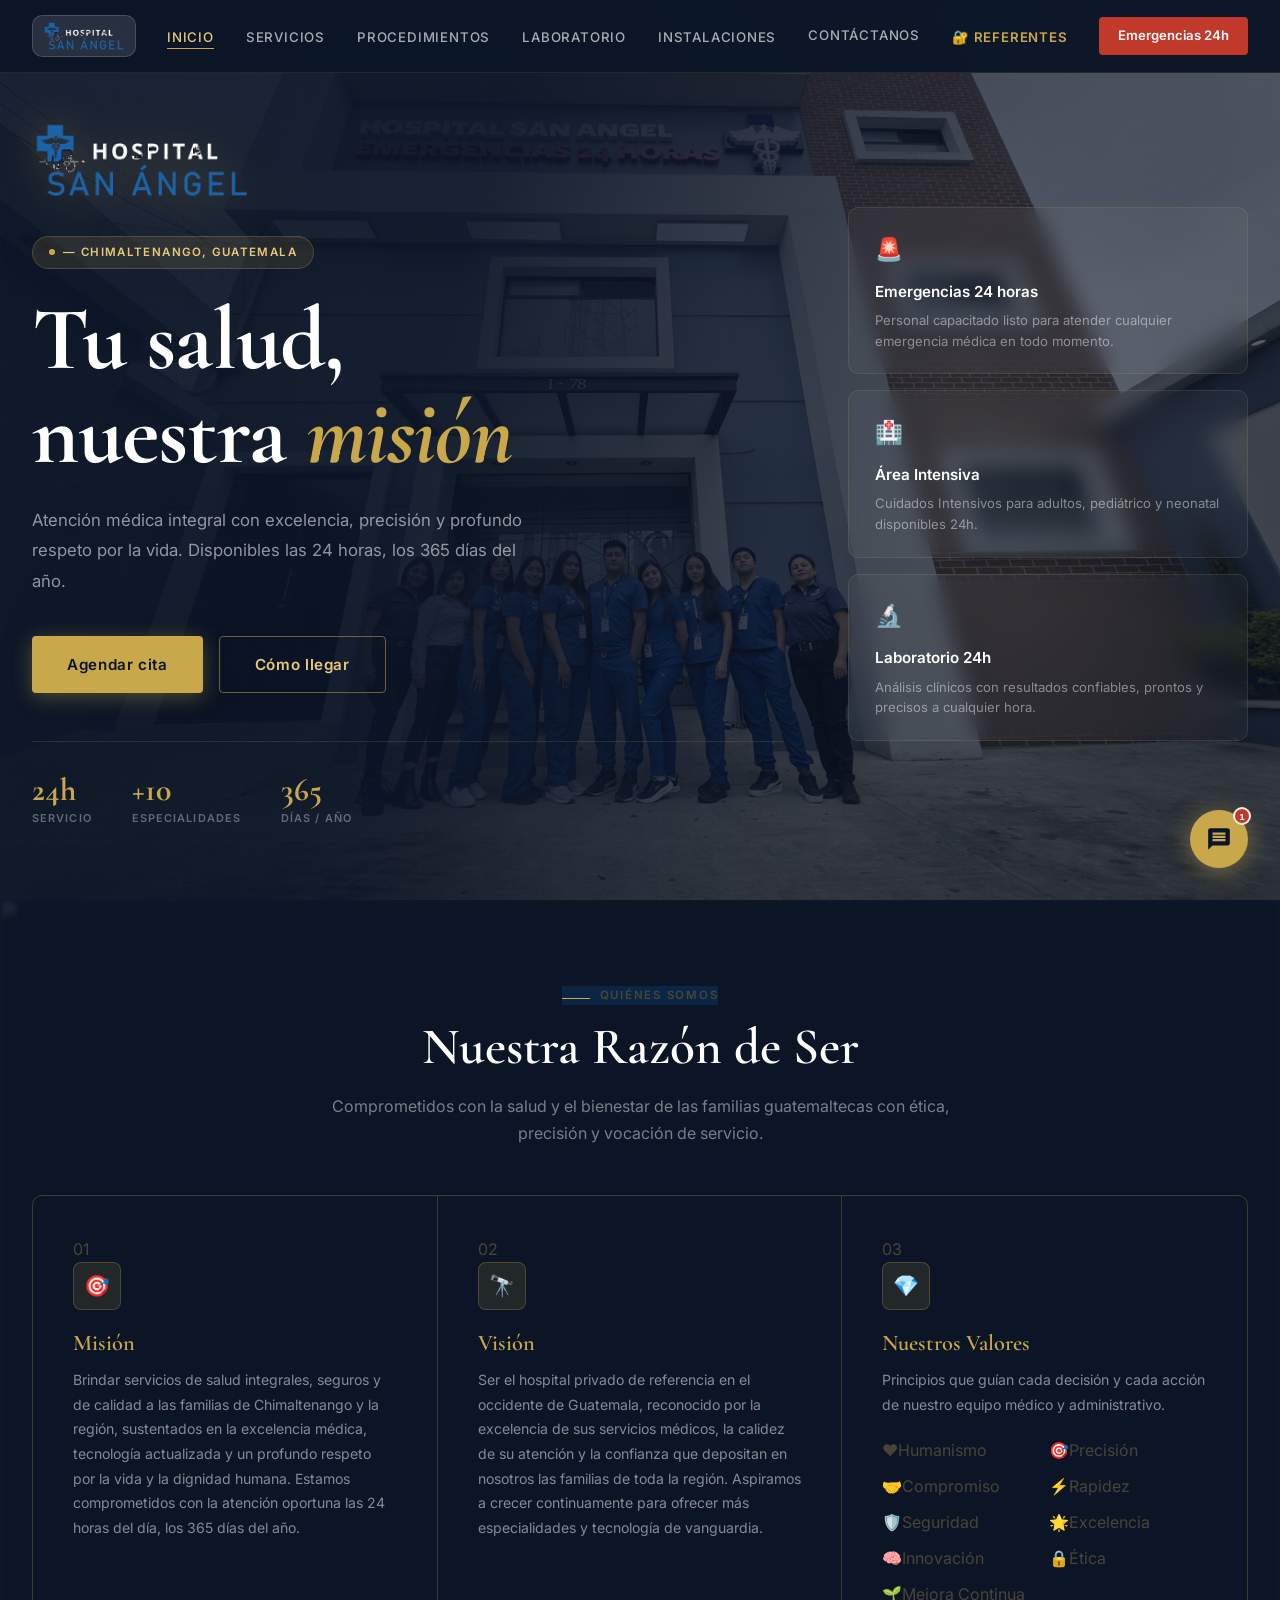
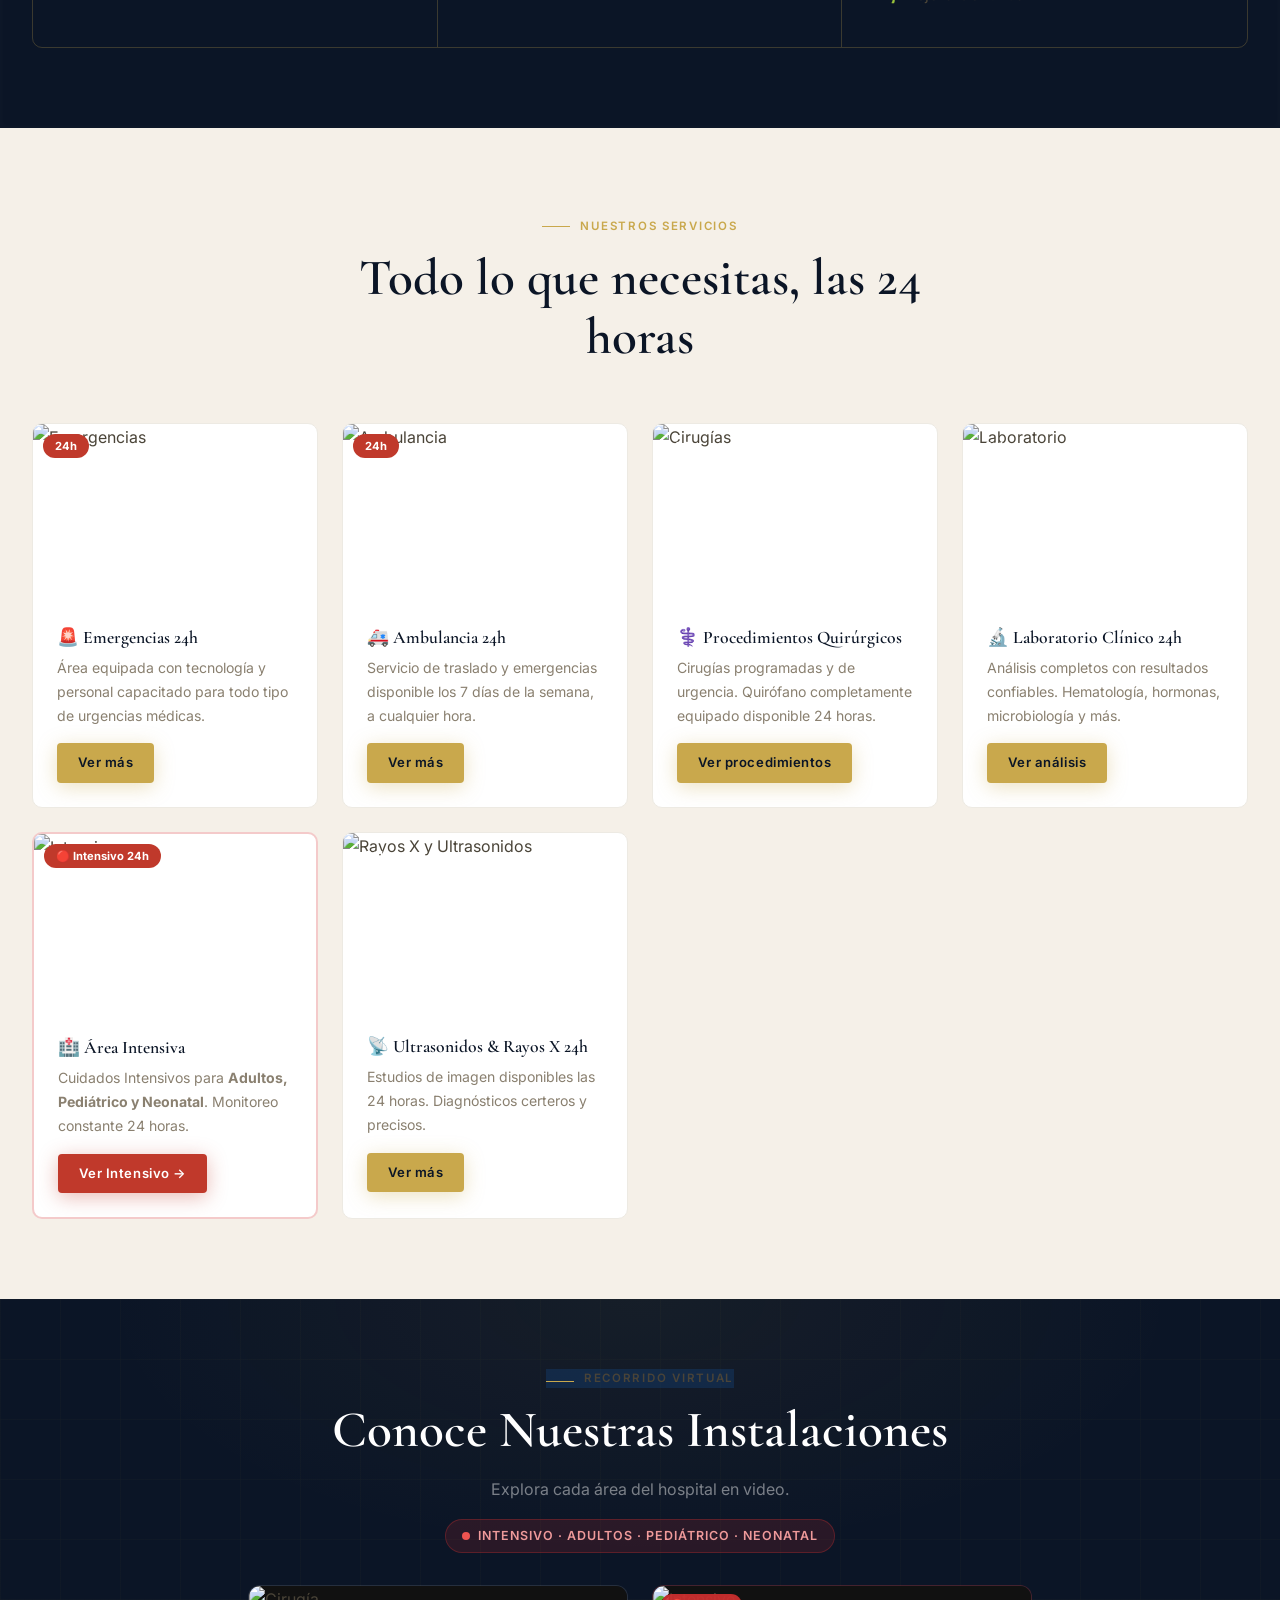
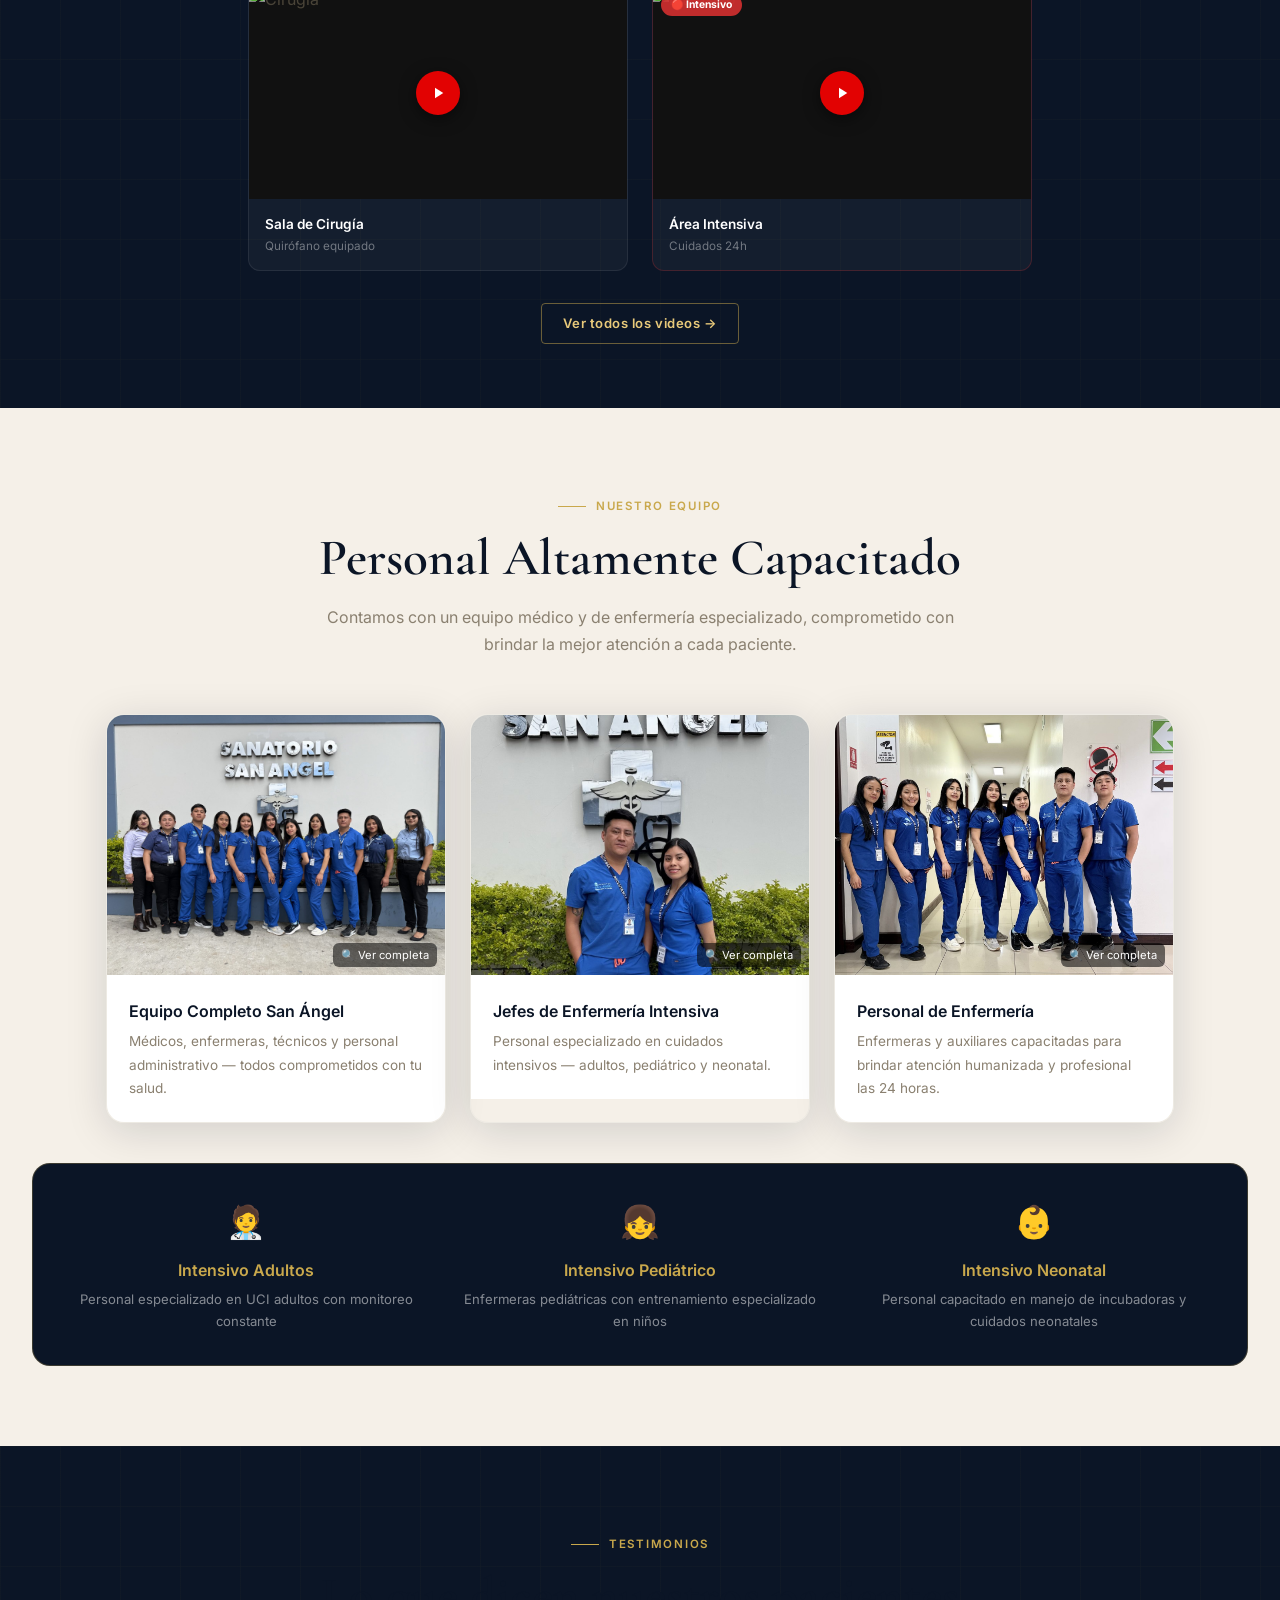
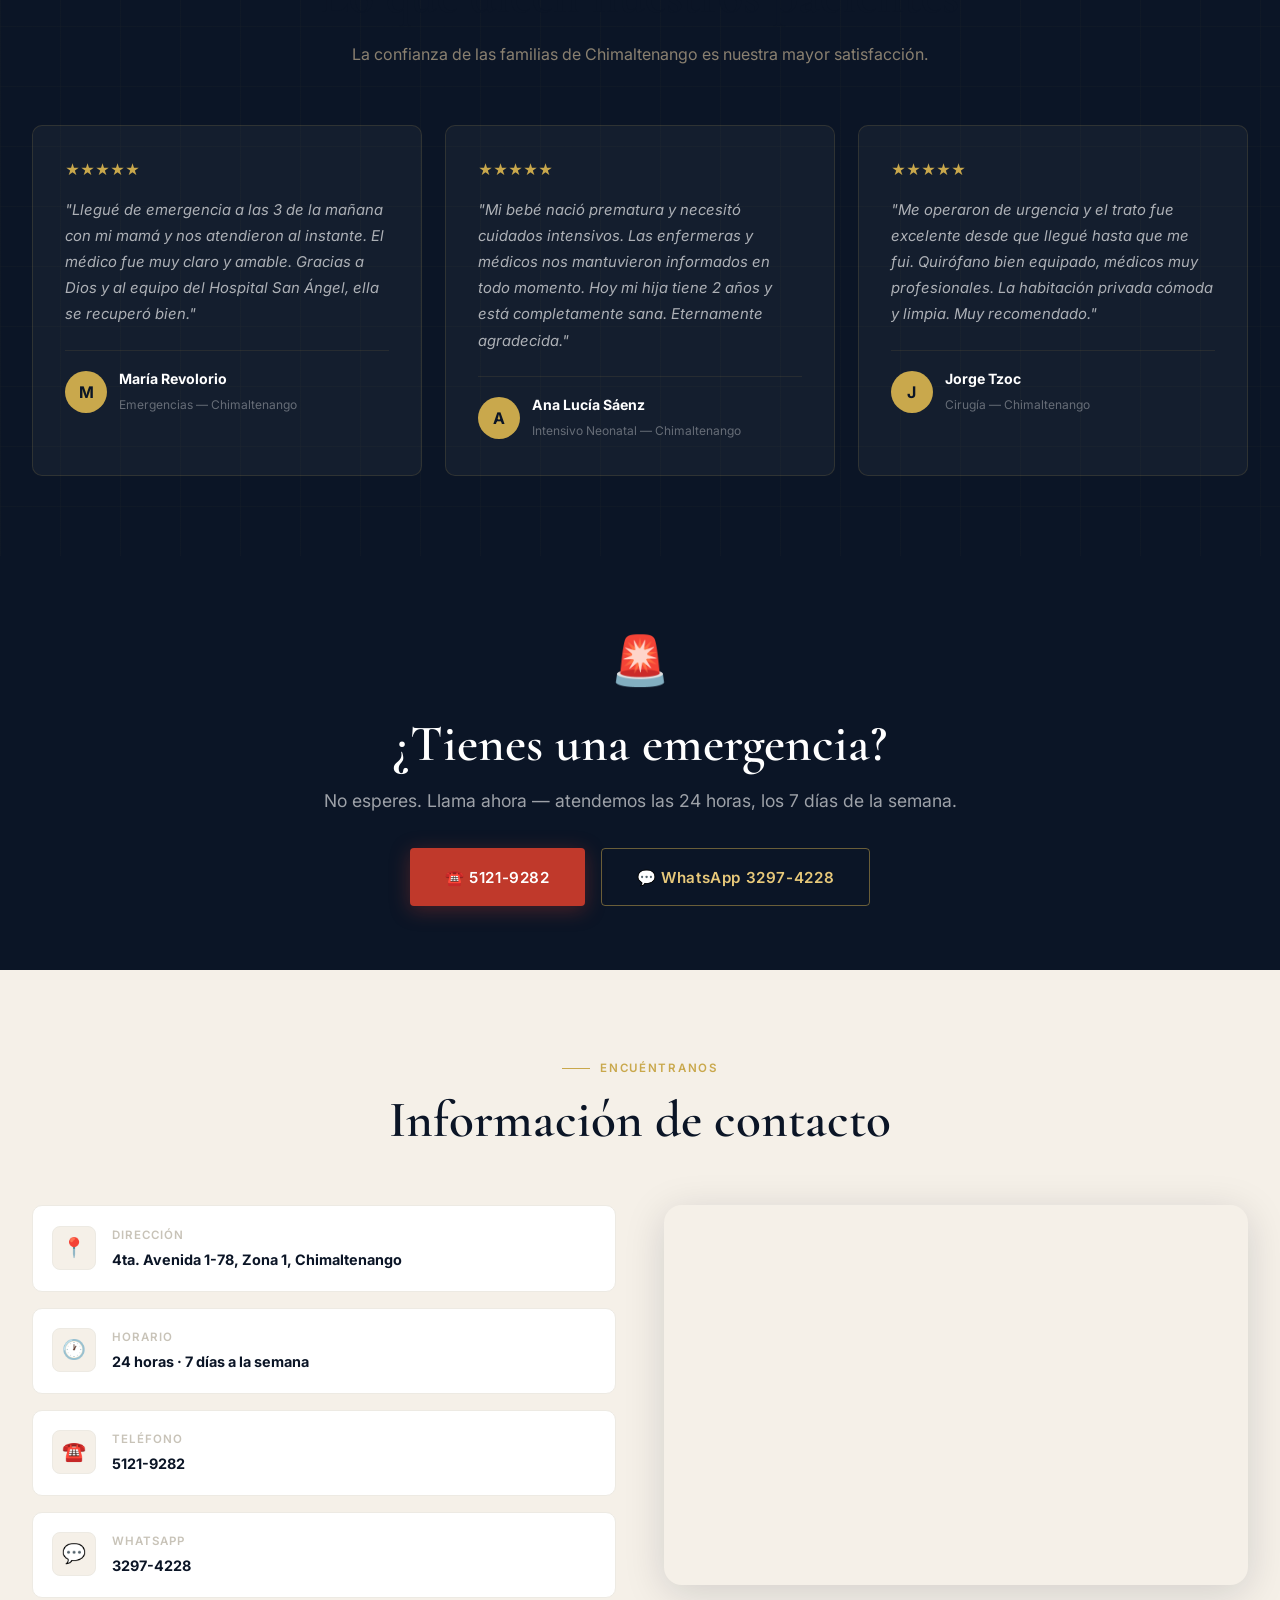
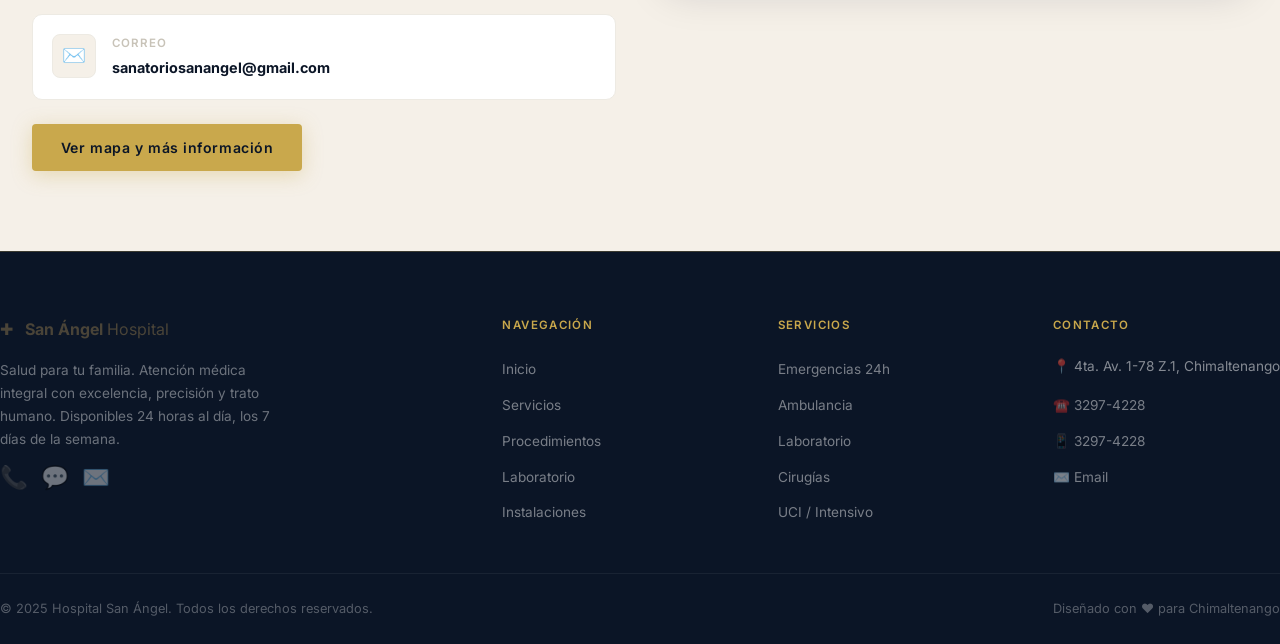
==== commit f9145d38: "arreglos y paginas nuevas" ====
--- a/index.html
+++ b/index.html
@@ -5,7 +5,7 @@
   <meta name="referrer" content="strict-origin-when-cross-origin">
   <meta name="viewport" content="width=device-width, initial-scale=1.0">
   <title>Hospital San Ángel – Salud para tu Familia | Chimaltenango 24hrs</title>
-  <meta name="description" content="Hospital San Ángel en Chimaltenango. Atención médica 24 horas: emergencias, cirugías, laboratorio, rayos X, ultrasonidos, UCI Adultos, Pediátrico y Neonatal. Llama al 5121-9282.">
+  <meta name="description" content="Hospital San Ángel en Chimaltenango. Atención médica 24 horas: emergencias, cirugías, laboratorio, rayos X, ultrasonidos, Intensivo Adultos, Pediátrico y Neonatal. Llama al 5121-9282.">
   <link rel="stylesheet" href="css/main.css">
 </head>
 <body>
@@ -14,42 +14,47 @@
 
 <!-- ═══ HERO ═══ -->
 <section class="hero" id="home">
-  <!-- Foto real del hospital como fondo -->
+  <!-- Portada del hospital como fondo -->
   <div style="position:absolute;inset:0;z-index:0;overflow:hidden;">
-    <img src="assets/fotos/recepcion2.jpg" alt="" 
-         style="width:100%;height:100%;object-fit:cover;opacity:0.18;filter:blur(1px) saturate(0.6);">
-  </div>
-  <div class="hero-bg" style="z-index:1;"></div>
-  <div class="hero-grid" style="z-index:1;"></div>
-  <div class="hero-inner" style="position:relative;z-index:2;">
+    <img src="assets/fotos/portada.jpg" alt="Hospital San Ángel"
+         style="width:100%;height:100%;object-fit:cover;object-position:center 30%;opacity:0.55;filter:saturate(0.85);">
+  </div>
+  <!-- Overlay: más transparente a la derecha para ver la foto -->
+  <div style="position:absolute;inset:0;z-index:1;background:linear-gradient(105deg,rgba(11,21,38,0.88) 35%,rgba(11,21,38,0.45) 70%,rgba(11,21,38,0.3) 100%);"></div>
+  <div class="hero-grid" style="z-index:2;opacity:0.4;"></div>
+  <div class="hero-inner" style="position:relative;z-index:3;">
     <div class="hero-content">
-      <div class="hero-badge fade-in">
+      <!-- Logo destacado en el hero -->
+      <div class="fade-in" style="margin-bottom:1.8rem;">
+        <img src="assets/img/logo-transparent.png" alt="Hospital San Ángel"
+             style="height:80px;width:auto;filter:drop-shadow(0 4px 20px rgba(201,168,76,0.4));">
+      </div>
+      <div class="hero-badge fade-in fade-in-delay-1">
         <span class="dot"></span>
-        Servicio 24 horas · Chimaltenango
-      </div>
-      <h1 class="hero-title fade-in fade-in-delay-1">
-        Salud para
-        <span>tu familia</span>
+        — Chimaltenango, Guatemala
+      </div>
+      <h1 class="hero-title fade-in fade-in-delay-2">
+        Tu salud,<br>nuestra <em>misión</em>
       </h1>
-      <p class="hero-desc fade-in fade-in-delay-2">
-        Hospital San Ángel ofrece atención médica integral con excelencia clínica y trato humano. Emergencias, cirugías, laboratorio, UCI y más — disponibles las 24 horas, los 7 días.
+      <p class="hero-desc fade-in fade-in-delay-3">
+        Atención médica integral con excelencia, precisión y profundo respeto por la vida. Disponibles las 24 horas, los 365 días del año.
       </p>
-      <div class="hero-actions fade-in fade-in-delay-3">
-        <a href="tel:51219282" class="btn btn-red btn-lg">🚨 Llamar al 5121-9282</a>
-        <a href="pages/servicios.html" class="btn btn-outline btn-lg">Ver Servicios</a>
+      <div class="hero-actions fade-in fade-in-delay-4">
+        <a href="tel:32974228" class="btn btn-primary btn-lg">Agendar cita</a>
+        <a href="pages/contacto.html" class="btn btn-outline btn-lg">Cómo llegar</a>
       </div>
       <div class="hero-stats fade-in fade-in-delay-4">
         <div>
-          <div class="hero-stat-num">24/7</div>
-          <div class="hero-stat-label">Disponibilidad</div>
+          <div class="hero-stat-num">24h</div>
+          <div class="hero-stat-label">Servicio</div>
         </div>
         <div>
-          <div class="hero-stat-num">UCI</div>
-          <div class="hero-stat-label">Adultos · Pediátrico · Neonatal</div>
+          <div class="hero-stat-num">+10</div>
+          <div class="hero-stat-label">Especialidades</div>
         </div>
         <div>
-          <div class="hero-stat-num">10+</div>
-          <div class="hero-stat-label">Especialidades</div>
+          <div class="hero-stat-num">365</div>
+          <div class="hero-stat-label">Días / Año</div>
         </div>
       </div>
     </div>
@@ -61,8 +66,8 @@
       </div>
       <div class="hero-card">
         <div class="hero-card-icon">🏥</div>
-        <h4>UCI Intensivo</h4>
-        <p>Unidades de Cuidados Intensivos para adultos, pediátrico y neonatal disponibles 24h.</p>
+        <h4>Área Intensiva</h4>
+        <p>Cuidados Intensivos para adultos, pediátrico y neonatal disponibles 24h.</p>
       </div>
       <div class="hero-card">
         <div class="hero-card-icon">🔬</div>
@@ -191,15 +196,15 @@
       <!-- UCI -->
       <div class="card fade-in" style="border: 2px solid rgba(211,47,47,0.25); padding:0; overflow:hidden; position:relative;">
         <div style="height:180px; overflow:hidden; position:relative;">
-          <img src="assets/fotos/intensivo-1.jpg" alt="UCI"
+          <img src="assets/fotos/intensivo-1.jpg" alt="Intensivo"
                style="width:100%;height:100%;object-fit:cover;transition:transform 0.4s ease;"
                onmouseover="this.style.transform='scale(1.06)'" onmouseout="this.style.transform='scale(1)'">
-          <div style="position:absolute;top:10px;left:10px;background:var(--red);color:white;border-radius:100px;padding:3px 12px;font-size:0.7rem;font-weight:700;">🔴 UCI 24h</div>
+          <div style="position:absolute;top:10px;left:10px;background:var(--red);color:white;border-radius:100px;padding:3px 12px;font-size:0.7rem;font-weight:700;">🔴 Intensivo 24h</div>
         </div>
         <div style="padding:1.5rem;">
-          <h3 style="margin-bottom:0.5rem;">🏥 UCI Intensivo</h3>
+          <h3 style="margin-bottom:0.5rem;">🏥 Área Intensiva</h3>
           <p>Cuidados Intensivos para <strong>Adultos, Pediátrico y Neonatal</strong>. Monitoreo constante 24 horas.</p>
-          <a href="pages/servicios.html#uci" class="btn btn-red btn-sm" style="margin-top:1rem;">Ver UCI →</a>
+          <a href="pages/servicios.html#uci" class="btn btn-red btn-sm" style="margin-top:1rem;">Ver Intensivo →</a>
         </div>
       </div>
 
@@ -222,50 +227,166 @@
   </div>
 </section>
 
-<!-- ═══ RECORRIDO VIRTUAL – VIDEO ═══ -->
-<section class="video-section" id="recorrido" style="padding: clamp(2rem, 5vw, 6rem) 0;">
+<!-- ═══ RECORRIDO VIRTUAL ═══ -->
+<section class="video-section" id="recorrido" style="padding: clamp(2.5rem, 5vw, 5rem) 0;">
   <div class="container">
-    <div class="section-header" style="position:relative; z-index:1; margin-bottom:3rem;">
-      <span class="section-label fade-in" style="background:rgba(21,101,192,0.2); color:var(--blue-light); display:inline-block;">Recorrido Virtual</span>
+    <div class="section-header" style="position:relative;z-index:1;margin-bottom:2rem;">
+      <span class="section-label fade-in" style="background:rgba(21,101,192,0.2);color:var(--blue-light);display:inline-block;">Recorrido Virtual</span>
       <h2 class="section-title fade-in fade-in-delay-1" style="color:var(--white);">Conoce Nuestras Instalaciones</h2>
-      <p class="section-desc fade-in fade-in-delay-2" style="color:rgba(255,255,255,0.45);">Explora cada área del hospital desde donde estés. Haz clic en cualquier video para verlo.</p>
+      <p class="section-desc fade-in fade-in-delay-2" style="color:rgba(255,255,255,0.45);">Explora cada área del hospital en video.</p>
       <div style="margin-top:1rem;" class="fade-in fade-in-delay-3">
-        <div style="display:inline-flex; align-items:center; gap:8px; background:rgba(211,47,47,0.15); border:1px solid rgba(211,47,47,0.3); border-radius:100px; padding:6px 16px;">
+        <div style="display:inline-flex;align-items:center;gap:8px;background:rgba(211,47,47,0.15);border:1px solid rgba(211,47,47,0.3);border-radius:100px;padding:6px 16px;">
           <span style="width:8px;height:8px;background:#EF5350;border-radius:50%;animation:pulse-red 1.5s infinite;display:block;flex-shrink:0;"></span>
-          <span style="color:#EF9A9A; font-size:0.78rem; font-weight:600; letter-spacing:0.08em; text-transform:uppercase;">Contamos con UCI · Adultos · Pediátrico · Neonatal</span>
-        </div>
-      </div>
-    </div>
-
-    <div class="video-layout">
-      <div class="video-player-wrap fade-in">
-        <div class="video-player-frame">
-          <iframe id="mainVideoFrame"
-            src="https://www.youtube.com/embed/x-g8DHKuoIQ?rel=0&modestbranding=1&autoplay=1&mute=1"
-            title="Sala de Cirugía – Hospital San Ángel"
-            allow="accelerometer; autoplay; clipboard-write; encrypted-media; gyroscope; picture-in-picture"
-            referrerpolicy="strict-origin-when-cross-origin"
-            allowfullscreen></iframe>
-        </div>
-        <div style="margin-top:1.5rem;">
-          <div style="display:flex; align-items:center; gap:8px; margin-bottom:5px;">
-            <span class="now-playing-dot"></span>
-            <span class="now-playing-text">Reproduciendo ahora</span>
-          </div>
-          <div class="now-playing-title" id="nowPlayingTitle">Sala de Cirugía</div>
-          <div id="nowPlayingDesc" style="color:rgba(255,255,255,0.4); font-size:0.85rem; margin-top:3px;">Quirófano equipado</div>
-        </div>
-        <div style="margin-top:1.5rem;">
-          <a href="pages/recorrido.html" class="btn btn-outline btn-sm">Ver recorrido completo →</a>
-        </div>
-      </div>
-
-      <div class="fade-in fade-in-delay-1">
-        <div style="margin-bottom:1rem; padding-bottom:1rem; border-bottom:1px solid rgba(255,255,255,0.06); display:flex; align-items:center; justify-content:space-between;">
-          <p style="color:rgba(255,255,255,0.4); font-size:0.78rem; letter-spacing:0.12em; text-transform:uppercase; font-weight:600;">Lista de videos</p>
-          <p style="color:rgba(255,255,255,0.25); font-size:0.72rem; display:none;" class="mobile-scroll-hint">← Desliza →</p>
-        </div>
-        <div class="video-list" id="videoList"></div>
+          <span style="color:#EF9A9A;font-size:0.78rem;font-weight:600;letter-spacing:0.08em;text-transform:uppercase;">INTENSIVO · ADULTOS · PEDIÁTRICO · NEONATAL</span>
+        </div>
+      </div>
+    </div>
+
+    <!-- 2 VIDEO THUMBNAILS CENTERED -->
+    <div style="display:grid;grid-template-columns:repeat(2,minmax(0,380px));gap:1.5rem;justify-content:center;position:relative;z-index:1;max-width:820px;margin:0 auto;" class="fade-in">
+
+      <a href="pages/recorrido.html" style="text-decoration:none;">
+        <div style="border-radius:12px;overflow:hidden;background:rgba(255,255,255,0.04);border:1px solid rgba(255,255,255,0.08);transition:transform 0.3s,border-color 0.3s,box-shadow 0.3s;" onmouseover="this.style.transform='translateY(-4px)';this.style.borderColor='rgba(21,101,192,0.5)';this.style.boxShadow='0 12px 32px rgba(0,0,0,0.4)'" onmouseout="this.style.transform='';this.style.borderColor='rgba(255,255,255,0.08)';this.style.boxShadow=''">
+          <div style="position:relative;padding-bottom:56.25%;overflow:hidden;background:#111;">
+            <img src="assets/fotos/cirugia-1.jpg" alt="Cirugía" loading="lazy" style="position:absolute;inset:0;width:100%;height:100%;object-fit:cover;transition:transform 0.4s;" onmouseover="this.style.transform='scale(1.06)'" onmouseout="this.style.transform=''">
+            <div style="position:absolute;inset:0;display:flex;align-items:center;justify-content:center;">
+              <div style="width:44px;height:44px;border-radius:50%;background:rgba(255,0,0,0.88);display:flex;align-items:center;justify-content:center;box-shadow:0 4px 16px rgba(0,0,0,0.5);">
+                <svg width="18" height="18" viewBox="0 0 24 24" fill="white"><path d="M8 5v14l11-7z"/></svg>
+              </div>
+            </div>
+          </div>
+          <div style="padding:0.85rem 1rem;">
+            <div style="color:white;font-size:0.85rem;font-weight:600;margin-bottom:2px;">Sala de Cirugía</div>
+            <div style="color:rgba(255,255,255,0.4);font-size:0.73rem;">Quirófano equipado</div>
+          </div>
+        </div>
+      </a>
+
+      <a href="pages/recorrido.html" style="text-decoration:none;">
+        <div style="border-radius:12px;overflow:hidden;background:rgba(255,255,255,0.04);border:1px solid rgba(211,47,47,0.25);transition:transform 0.3s,border-color 0.3s,box-shadow 0.3s;" onmouseover="this.style.transform='translateY(-4px)';this.style.borderColor='rgba(211,47,47,0.6)';this.style.boxShadow='0 12px 32px rgba(0,0,0,0.4)'" onmouseout="this.style.transform='';this.style.borderColor='rgba(211,47,47,0.25)';this.style.boxShadow=''">
+          <div style="position:relative;padding-bottom:56.25%;overflow:hidden;background:#111;">
+            <img src="assets/fotos/intensivo-1.jpg" alt="Intensivo" loading="lazy" style="position:absolute;inset:0;width:100%;height:100%;object-fit:cover;transition:transform 0.4s;" onmouseover="this.style.transform='scale(1.06)'" onmouseout="this.style.transform=''">
+            <div style="position:absolute;inset:0;display:flex;align-items:center;justify-content:center;">
+              <div style="width:44px;height:44px;border-radius:50%;background:rgba(255,0,0,0.88);display:flex;align-items:center;justify-content:center;box-shadow:0 4px 16px rgba(0,0,0,0.5);">
+                <svg width="18" height="18" viewBox="0 0 24 24" fill="white"><path d="M8 5v14l11-7z"/></svg>
+              </div>
+            </div>
+            <div style="position:absolute;top:8px;left:8px;background:rgba(211,47,47,0.9);color:white;border-radius:100px;padding:2px 10px;font-size:0.65rem;font-weight:700;">🔴 Intensivo</div>
+          </div>
+          <div style="padding:0.85rem 1rem;">
+            <div style="color:white;font-size:0.85rem;font-weight:600;margin-bottom:2px;">Área Intensiva</div>
+            <div style="color:rgba(255,255,255,0.4);font-size:0.73rem;">Cuidados 24h</div>
+          </div>
+        </div>
+      </a>
+
+    </div>
+
+    <div style="text-align:center;margin-top:2rem;" class="fade-in">
+      <a href="pages/recorrido.html" class="btn btn-outline btn-sm">Ver todos los videos →</a>
+    </div>
+  </div>
+</section>
+
+<!-- Lightbox functions must be global before any onclick -->
+<script>
+  function openLightbox(src, event) {
+    if (event) { event.stopPropagation(); event.preventDefault(); }
+    var lb = document.getElementById('teamLightbox');
+    var img = document.getElementById('lightboxImg');
+    if (!lb || !img) return;
+    img.src = src;
+    lb.style.display = 'flex';
+    lb.style.alignItems = 'center';
+    lb.style.justifyContent = 'center';
+    document.body.style.overflow = 'hidden';
+  }
+  function closeLightbox() {
+    var lb = document.getElementById('teamLightbox');
+    if (lb) lb.style.display = 'none';
+    document.body.style.overflow = '';
+  }
+  document.addEventListener('keydown', function(e) {
+    if (e.key === 'Escape') closeLightbox();
+  });
+</script>
+
+<!-- ═══ NUESTRO EQUIPO ═══ -->
+<section class="section" id="equipo">
+  <div class="container">
+    <div class="section-header">
+      <span class="section-label fade-in">Nuestro Equipo</span>
+      <h2 class="section-title fade-in fade-in-delay-1">Personal Altamente Capacitado</h2>
+      <p class="section-desc fade-in fade-in-delay-2">Contamos con un equipo médico y de enfermería especializado, comprometido con brindar la mejor atención a cada paciente.</p>
+    </div>
+    <!-- LIGHTBOX MODAL -->
+    <div id="teamLightbox" onclick="closeLightbox()" style="display:none;position:fixed;inset:0;z-index:9999;background:rgba(0,0,0,0.92);align-items:center;justify-content:center;cursor:zoom-out;padding:1rem;">
+      <img id="lightboxImg" src="" alt="" onclick="event.stopPropagation()" style="max-width:95vw;max-height:92vh;object-fit:contain;border-radius:8px;box-shadow:0 24px 80px rgba(0,0,0,0.8);">
+      <button onclick="closeLightbox()" style="position:fixed;top:1.2rem;right:1.5rem;background:rgba(201,168,76,0.2);border:1px solid rgba(201,168,76,0.4);color:var(--gold);width:40px;height:40px;border-radius:50%;font-size:1.2rem;cursor:pointer;display:flex;align-items:center;justify-content:center;">✕</button>
+    </div>
+
+    <div style="display:grid;grid-template-columns:repeat(3,minmax(0,340px));gap:1.5rem;justify-content:center;max-width:1080px;margin:0 auto;" class="fade-in">
+
+      <!-- Equipo completo -->
+      <div style="border-radius:var(--radius-lg);overflow:hidden;box-shadow:var(--shadow-md);border:1px solid var(--gray-200);cursor:zoom-in;" onclick="openLightbox('assets/fotos/personal-completo.jpg', event)">
+        <div style="height:260px;overflow:hidden;position:relative;">
+          <img src="assets/fotos/personal-completo.jpg" alt="Equipo completo"
+               style="width:100%;height:100%;object-fit:cover;object-position:center top;transition:transform 0.5s;"
+               onmouseover="this.style.transform='scale(1.05)'" onmouseout="this.style.transform='scale(1)'">
+          <div style="position:absolute;bottom:8px;right:8px;background:rgba(0,0,0,0.55);color:white;border-radius:6px;padding:3px 8px;font-size:0.7rem;">🔍 Ver completa</div>
+        </div>
+        <div style="padding:1.4rem;background:white;">
+          <h4 style="color:var(--navy);margin-bottom:0.4rem;">Equipo Completo San Ángel</h4>
+          <p style="font-size:0.85rem;color:var(--gray-500);">Médicos, enfermeras, técnicos y personal administrativo — todos comprometidos con tu salud.</p>
+        </div>
+      </div>
+
+      <!-- Jefes de enfermería - nueva foto panorámica con lightbox -->
+      <div style="border-radius:var(--radius-lg);overflow:hidden;box-shadow:var(--shadow-md);border:1px solid var(--gray-200);cursor:zoom-in;" onclick="openLightbox('assets/fotos/jefes-enfermeria.jpg', event)">
+        <div style="height:260px;overflow:hidden;position:relative;">
+          <img src="assets/fotos/jefes-enfermeria.jpg" alt="Jefes de Enfermería"
+               style="width:100%;height:100%;object-fit:cover;object-position:center 30%;transition:transform 0.5s;"
+               onmouseover="this.style.transform='scale(1.05)'" onmouseout="this.style.transform='scale(1)'">
+          <div style="position:absolute;bottom:8px;right:8px;background:rgba(0,0,0,0.55);color:white;border-radius:6px;padding:3px 8px;font-size:0.7rem;">🔍 Ver completa</div>
+        </div>
+        <div style="padding:1.4rem;background:white;">
+          <h4 style="color:var(--navy);margin-bottom:0.4rem;">Jefes de Enfermería Intensiva</h4>
+          <p style="font-size:0.85rem;color:var(--gray-500);">Personal especializado en cuidados intensivos — adultos, pediátrico y neonatal.</p>
+        </div>
+      </div>
+
+      <!-- Personal enfermería -->
+      <div style="border-radius:var(--radius-lg);overflow:hidden;box-shadow:var(--shadow-md);border:1px solid var(--gray-200);cursor:zoom-in;" onclick="openLightbox('assets/fotos/personal-enfermeria.jpg', event)">
+        <div style="height:260px;overflow:hidden;position:relative;">
+          <img src="assets/fotos/personal-enfermeria.jpg" alt="Personal de enfermería"
+               style="width:100%;height:100%;object-fit:cover;object-position:center top;transition:transform 0.5s;"
+               onmouseover="this.style.transform='scale(1.05)'" onmouseout="this.style.transform='scale(1)'">
+          <div style="position:absolute;bottom:8px;right:8px;background:rgba(0,0,0,0.55);color:white;border-radius:6px;padding:3px 8px;font-size:0.7rem;">🔍 Ver completa</div>
+        </div>
+        <div style="padding:1.4rem;background:white;">
+          <h4 style="color:var(--navy);margin-bottom:0.4rem;">Personal de Enfermería</h4>
+          <p style="font-size:0.85rem;color:var(--gray-500);">Enfermeras y auxiliares capacitadas para brindar atención humanizada y profesional las 24 horas.</p>
+        </div>
+      </div>
+
+    </div>
+
+    <!-- Destacado intensivos -->
+    <div style="margin-top:2.5rem;padding:2rem;background:var(--navy);border-radius:var(--radius-lg);border:1px solid var(--gold-border);display:grid;grid-template-columns:1fr 1fr 1fr;gap:2rem;" class="fade-in">
+      <div style="text-align:center;">
+        <div style="font-size:2rem;margin-bottom:0.5rem;">🧑‍⚕️</div>
+        <h4 style="color:var(--gold);margin-bottom:0.3rem;">Intensivo Adultos</h4>
+        <p style="font-size:0.82rem;color:rgba(255,255,255,0.5);">Personal especializado en UCI adultos con monitoreo constante</p>
+      </div>
+      <div style="text-align:center;">
+        <div style="font-size:2rem;margin-bottom:0.5rem;">👧</div>
+        <h4 style="color:var(--gold);margin-bottom:0.3rem;">Intensivo Pediátrico</h4>
+        <p style="font-size:0.82rem;color:rgba(255,255,255,0.5);">Enfermeras pediátricas con entrenamiento especializado en niños</p>
+      </div>
+      <div style="text-align:center;">
+        <div style="font-size:2rem;margin-bottom:0.5rem;">👶</div>
+        <h4 style="color:var(--gold);margin-bottom:0.3rem;">Intensivo Neonatal</h4>
+        <p style="font-size:0.82rem;color:rgba(255,255,255,0.5);">Personal capacitado en manejo de incubadoras y cuidados neonatales</p>
       </div>
     </div>
   </div>
@@ -280,184 +401,50 @@
       <p class="section-desc fade-in fade-in-delay-2">La confianza de las familias de Chimaltenango es nuestra mayor satisfacción.</p>
     </div>
 
-    <!-- RATING RESUMEN -->
-    <div style="display:flex; align-items:center; justify-content:center; gap:1.5rem; margin-bottom:2.5rem; flex-wrap:wrap;" class="fade-in">
-      <div style="text-align:center;">
-        <div style="font-family:'Playfair Display',serif; font-size:3.5rem; font-weight:900; color:var(--navy); line-height:1;">5.0</div>
-        <div style="display:flex; gap:3px; justify-content:center; margin:4px 0;">
-          <span style="color:#FFB300; font-size:1.2rem;">★★★★★</span>
-        </div>
-        <div style="font-size:0.8rem; color:var(--gray-500);">Calificación promedio</div>
-      </div>
-      <div style="width:1px; height:60px; background:var(--gray-200);"></div>
-      <div style="text-align:center;">
-        <div style="font-family:'Playfair Display',serif; font-size:3.5rem; font-weight:900; color:var(--navy); line-height:1;">100%</div>
-        <div style="font-size:0.8rem; color:var(--gray-500); margin-top:8px;">Pacientes satisfechos</div>
-      </div>
-      <div style="width:1px; height:60px; background:var(--gray-200);"></div>
-      <div style="text-align:center;">
-        <div style="font-family:'Playfair Display',serif; font-size:3.5rem; font-weight:900; color:var(--navy); line-height:1;">24/7</div>
-        <div style="font-size:0.8rem; color:var(--gray-500); margin-top:8px;">Atención disponible</div>
-      </div>
-    </div>
-
-    <!-- GRID DE TARJETAS -->
-    <div style="
-      display: grid;
-      grid-template-columns: repeat(3, 1fr);
-      gap: 1.2rem;
-    " class="fade-in" id="testimoniosGrid">
+    <div style="display:grid;grid-template-columns:repeat(3,1fr);gap:1.4rem;" class="fade-in" id="testimoniosGrid">
 
       <!-- 1 -->
-      <div style="background:white; border-radius:14px; padding:1.4rem; border:1px solid var(--gray-200); box-shadow:var(--shadow-sm); position:relative; transition:box-shadow 0.3s, transform 0.3s;"
-           onmouseover="this.style.boxShadow='0 8px 32px rgba(10,22,40,0.12)';this.style.transform='translateY(-3px)'"
-           onmouseout="this.style.boxShadow='var(--shadow-sm)';this.style.transform='translateY(0)'">
-        <span style="position:absolute;top:1rem;right:1rem;background:var(--blue-pale);color:var(--blue);border-radius:100px;padding:2px 10px;font-size:0.7rem;font-weight:600;">Cesárea</span>
-        <div style="color:#FFB300; font-size:0.9rem; margin-bottom:0.6rem;">★★★★★</div>
-        <p style="font-size:0.875rem; color:var(--gray-700); line-height:1.65; font-style:italic; margin-bottom:1rem;">"Llegué de emergencia en la madrugada y me atendieron al instante. Mi cesárea salió perfecta y la habitación privada fue muy cómoda. ¡Totalmente recomendado!"</p>
-        <div style="display:flex; align-items:center; gap:10px; padding-top:0.8rem; border-top:1px solid var(--gray-200);">
-          <div style="width:36px;height:36px;border-radius:50%;background:#1565C0;color:white;display:flex;align-items:center;justify-content:center;font-weight:700;font-size:0.9rem;flex-shrink:0;">M</div>
-          <div><strong style="display:block;font-size:0.85rem;color:var(--navy);">María Revolorio</strong><span style="font-size:0.75rem;color:var(--gray-500);">Chimaltenango</span></div>
+      <div class="testimonio-card">
+        <div class="testimonio-stars">★★★★★</div>
+        <p class="testimonio-text">"Llegué de emergencia a las 3 de la mañana con mi mamá y nos atendieron al instante. El médico fue muy claro y amable. Gracias a Dios y al equipo del Hospital San Ángel, ella se recuperó bien."</p>
+        <div class="testimonio-author">
+          <div class="author-avatar" style="background:var(--gold);">M</div>
+          <div class="author-info">
+            <strong>María Revolorio</strong>
+            <span>Emergencias — Chimaltenango</span>
+          </div>
         </div>
       </div>
 
       <!-- 2 -->
-      <div style="background:white; border-radius:14px; padding:1.4rem; border:1px solid var(--gray-200); box-shadow:var(--shadow-sm); position:relative; transition:box-shadow 0.3s, transform 0.3s;"
-           onmouseover="this.style.boxShadow='0 8px 32px rgba(10,22,40,0.12)';this.style.transform='translateY(-3px)'"
-           onmouseout="this.style.boxShadow='var(--shadow-sm)';this.style.transform='translateY(0)'">
-        <span style="position:absolute;top:1rem;right:1rem;background:var(--blue-pale);color:var(--blue);border-radius:100px;padding:2px 10px;font-size:0.7rem;font-weight:600;">Emergencias</span>
-        <div style="color:#FFB300; font-size:0.9rem; margin-bottom:0.6rem;">★★★★★</div>
-        <p style="font-size:0.875rem; color:var(--gray-700); line-height:1.65; font-style:italic; margin-bottom:1rem;">"Mi hijo tuvo una emergencia a las 2 de la mañana y en minutos ya lo estaban atendiendo. Los doctores explicaron todo con claridad. Eternamente agradecida."</p>
-        <div style="display:flex; align-items:center; gap:10px; padding-top:0.8rem; border-top:1px solid var(--gray-200);">
-          <div style="width:36px;height:36px;border-radius:50%;background:#2E7D32;color:white;display:flex;align-items:center;justify-content:center;font-weight:700;font-size:0.9rem;flex-shrink:0;">R</div>
-          <div><strong style="display:block;font-size:0.85rem;color:var(--navy);">Rosa Ajú de López</strong><span style="font-size:0.75rem;color:var(--gray-500);">Patzún</span></div>
+      <div class="testimonio-card">
+        <div class="testimonio-stars">★★★★★</div>
+        <p class="testimonio-text">"Mi bebé nació prematura y necesitó cuidados intensivos. Las enfermeras y médicos nos mantuvieron informados en todo momento. Hoy mi hija tiene 2 años y está completamente sana. Eternamente agradecida."</p>
+        <div class="testimonio-author">
+          <div class="author-avatar" style="background:var(--gold);">A</div>
+          <div class="author-info">
+            <strong>Ana Lucía Sáenz</strong>
+            <span>Intensivo Neonatal — Chimaltenango</span>
+          </div>
         </div>
       </div>
 
       <!-- 3 -->
-      <div style="background:white; border-radius:14px; padding:1.4rem; border:1px solid var(--gray-200); box-shadow:var(--shadow-sm); position:relative; transition:box-shadow 0.3s, transform 0.3s;"
-           onmouseover="this.style.boxShadow='0 8px 32px rgba(10,22,40,0.12)';this.style.transform='translateY(-3px)'"
-           onmouseout="this.style.boxShadow='var(--shadow-sm)';this.style.transform='translateY(0)'">
-        <span style="position:absolute;top:1rem;right:1rem;background:var(--blue-pale);color:var(--blue);border-radius:100px;padding:2px 10px;font-size:0.7rem;font-weight:600;">UCI Neonatal</span>
-        <div style="color:#FFB300; font-size:0.9rem; margin-bottom:0.6rem;">★★★★★</div>
-        <p style="font-size:0.875rem; color:var(--gray-700); line-height:1.65; font-style:italic; margin-bottom:1rem;">"Mi bebé nació prematura y necesitó la UCI Neonatal. El equipo médico fue excepcional, nos mantuvieron informados en todo momento. Hoy está sana y fuerte. ¡Gracias!"</p>
-        <div style="display:flex; align-items:center; gap:10px; padding-top:0.8rem; border-top:1px solid var(--gray-200);">
-          <div style="width:36px;height:36px;border-radius:50%;background:#AD1457;color:white;display:flex;align-items:center;justify-content:center;font-weight:700;font-size:0.9rem;flex-shrink:0;">A</div>
-          <div><strong style="display:block;font-size:0.85rem;color:var(--navy);">Ana Lucía Sáenz</strong><span style="font-size:0.75rem;color:var(--gray-500);">Chimaltenango</span></div>
-        </div>
-      </div>
-
-      <!-- 4 -->
-      <div style="background:white; border-radius:14px; padding:1.4rem; border:1px solid var(--gray-200); box-shadow:var(--shadow-sm); position:relative; transition:box-shadow 0.3s, transform 0.3s;"
-           onmouseover="this.style.boxShadow='0 8px 32px rgba(10,22,40,0.12)';this.style.transform='translateY(-3px)'"
-           onmouseout="this.style.boxShadow='var(--shadow-sm)';this.style.transform='translateY(0)'">
-        <span style="position:absolute;top:1rem;right:1rem;background:var(--blue-pale);color:var(--blue);border-radius:100px;padding:2px 10px;font-size:0.7rem;font-weight:600;">Cirugía</span>
-        <div style="color:#FFB300; font-size:0.9rem; margin-bottom:0.6rem;">★★★★★</div>
-        <p style="font-size:0.875rem; color:var(--gray-700); line-height:1.65; font-style:italic; margin-bottom:1rem;">"Me operaron de apendicitis de urgencia. Desde que llegué hasta el alta, el trato fue excelente. El quirófano muy bien equipado y los médicos muy profesionales."</p>
-        <div style="display:flex; align-items:center; gap:10px; padding-top:0.8rem; border-top:1px solid var(--gray-200);">
-          <div style="width:36px;height:36px;border-radius:50%;background:#4527A0;color:white;display:flex;align-items:center;justify-content:center;font-weight:700;font-size:0.9rem;flex-shrink:0;">J</div>
-          <div><strong style="display:block;font-size:0.85rem;color:var(--navy);">Jorge Tzoc</strong><span style="font-size:0.75rem;color:var(--gray-500);">Chimaltenango</span></div>
-        </div>
-      </div>
-
-      <!-- 5 -->
-      <div style="background:white; border-radius:14px; padding:1.4rem; border:1px solid var(--gray-200); box-shadow:var(--shadow-sm); position:relative; transition:box-shadow 0.3s, transform 0.3s;"
-           onmouseover="this.style.boxShadow='0 8px 32px rgba(10,22,40,0.12)';this.style.transform='translateY(-3px)'"
-           onmouseout="this.style.boxShadow='var(--shadow-sm)';this.style.transform='translateY(0)'">
-        <span style="position:absolute;top:1rem;right:1rem;background:var(--blue-pale);color:var(--blue);border-radius:100px;padding:2px 10px;font-size:0.7rem;font-weight:600;">Parto</span>
-        <div style="color:#FFB300; font-size:0.9rem; margin-bottom:0.6rem;">★★★★★</div>
-        <p style="font-size:0.875rem; color:var(--gray-700); line-height:1.65; font-style:italic; margin-bottom:1rem;">"Tuve a mi tercer hijo aquí y fue la mejor experiencia de las tres. Las enfermeras son maravillosas. El precio muy accesible para la calidad de atención que ofrecen."</p>
-        <div style="display:flex; align-items:center; gap:10px; padding-top:0.8rem; border-top:1px solid var(--gray-200);">
-          <div style="width:36px;height:36px;border-radius:50%;background:#00695C;color:white;display:flex;align-items:center;justify-content:center;font-weight:700;font-size:0.9rem;flex-shrink:0;">L</div>
-          <div><strong style="display:block;font-size:0.85rem;color:var(--navy);">Lucía Batz</strong><span style="font-size:0.75rem;color:var(--gray-500);">San Martín Jilotepeque</span></div>
-        </div>
-      </div>
-
-      <!-- 6 -->
-      <div style="background:white; border-radius:14px; padding:1.4rem; border:1px solid var(--gray-200); box-shadow:var(--shadow-sm); position:relative; transition:box-shadow 0.3s, transform 0.3s;"
-           onmouseover="this.style.boxShadow='0 8px 32px rgba(10,22,40,0.12)';this.style.transform='translateY(-3px)'"
-           onmouseout="this.style.boxShadow='var(--shadow-sm)';this.style.transform='translateY(0)'">
-        <span style="position:absolute;top:1rem;right:1rem;background:var(--blue-pale);color:var(--blue);border-radius:100px;padding:2px 10px;font-size:0.7rem;font-weight:600;">Laboratorio</span>
-        <div style="color:#FFB300; font-size:0.9rem; margin-bottom:0.6rem;">★★★★★</div>
-        <p style="font-size:0.875rem; color:var(--gray-700); line-height:1.65; font-style:italic; margin-bottom:1rem;">"Necesitaba resultados urgentes y en pocas horas los tenía listos. Personal muy atento, proceso rápido y las instalaciones están completamente limpias y modernas."</p>
-        <div style="display:flex; align-items:center; gap:10px; padding-top:0.8rem; border-top:1px solid var(--gray-200);">
-          <div style="width:36px;height:36px;border-radius:50%;background:#1565C0;color:white;display:flex;align-items:center;justify-content:center;font-weight:700;font-size:0.9rem;flex-shrink:0;">C</div>
-          <div><strong style="display:block;font-size:0.85rem;color:var(--navy);">Carlos Mendoza</strong><span style="font-size:0.75rem;color:var(--gray-500);">Tecpán</span></div>
-        </div>
-      </div>
-
-      <!-- 7 -->
-      <div style="background:white; border-radius:14px; padding:1.4rem; border:1px solid var(--gray-200); box-shadow:var(--shadow-sm); position:relative; transition:box-shadow 0.3s, transform 0.3s;"
-           onmouseover="this.style.boxShadow='0 8px 32px rgba(10,22,40,0.12)';this.style.transform='translateY(-3px)'"
-           onmouseout="this.style.boxShadow='var(--shadow-sm)';this.style.transform='translateY(0)'">
-        <span style="position:absolute;top:1rem;right:1rem;background:var(--blue-pale);color:var(--blue);border-radius:100px;padding:2px 10px;font-size:0.7rem;font-weight:600;">Ambulancia</span>
-        <div style="color:#FFB300; font-size:0.9rem; margin-bottom:0.6rem;">★★★★★</div>
-        <p style="font-size:0.875rem; color:var(--gray-700); line-height:1.65; font-style:italic; margin-bottom:1rem;">"La ambulancia llegó muy rápido cuando la necesitamos. El paramédico fue muy profesional durante el traslado. Gracias al equipo del Hospital San Ángel por su rapidez."</p>
-        <div style="display:flex; align-items:center; gap:10px; padding-top:0.8rem; border-top:1px solid var(--gray-200);">
-          <div style="width:36px;height:36px;border-radius:50%;background:#E65100;color:white;display:flex;align-items:center;justify-content:center;font-weight:700;font-size:0.9rem;flex-shrink:0;">P</div>
-          <div><strong style="display:block;font-size:0.85rem;color:var(--navy);">Pedro Xicay</strong><span style="font-size:0.75rem;color:var(--gray-500);">Zaragoza, Chimaltenango</span></div>
-        </div>
-      </div>
-
-      <!-- 8 -->
-      <div style="background:white; border-radius:14px; padding:1.4rem; border:1px solid var(--gray-200); box-shadow:var(--shadow-sm); position:relative; transition:box-shadow 0.3s, transform 0.3s;"
-           onmouseover="this.style.boxShadow='0 8px 32px rgba(10,22,40,0.12)';this.style.transform='translateY(-3px)'"
-           onmouseout="this.style.boxShadow='var(--shadow-sm)';this.style.transform='translateY(0)'">
-        <span style="position:absolute;top:1rem;right:1rem;background:var(--blue-pale);color:var(--blue);border-radius:100px;padding:2px 10px;font-size:0.7rem;font-weight:600;">Rayos X</span>
-        <div style="color:#FFB300; font-size:0.9rem; margin-bottom:0.6rem;">★★★★★</div>
-        <p style="font-size:0.875rem; color:var(--gray-700); line-height:1.65; font-style:italic; margin-bottom:1rem;">"Me tomaron las placas de emergencia a las 11 de la noche y los resultados estuvieron listos en minutos. Excelente servicio, equipos modernos y personal muy amable."</p>
-        <div style="display:flex; align-items:center; gap:10px; padding-top:0.8rem; border-top:1px solid var(--gray-200);">
-          <div style="width:36px;height:36px;border-radius:50%;background:#37474F;color:white;display:flex;align-items:center;justify-content:center;font-weight:700;font-size:0.9rem;flex-shrink:0;">F</div>
-          <div><strong style="display:block;font-size:0.85rem;color:var(--navy);">Fernanda Ixcoy</strong><span style="font-size:0.75rem;color:var(--gray-500);">Comalapa</span></div>
-        </div>
-      </div>
-
-      <!-- 9 -->
-      <div style="background:white; border-radius:14px; padding:1.4rem; border:1px solid var(--gray-200); box-shadow:var(--shadow-sm); position:relative; transition:box-shadow 0.3s, transform 0.3s;"
-           onmouseover="this.style.boxShadow='0 8px 32px rgba(10,22,40,0.12)';this.style.transform='translateY(-3px)'"
-           onmouseout="this.style.boxShadow='var(--shadow-sm)';this.style.transform='translateY(0)'">
-        <span style="position:absolute;top:1rem;right:1rem;background:#FFF3E0;color:#E65100;border-radius:100px;padding:2px 10px;font-size:0.7rem;font-weight:600;">UCI Pediátrica</span>
-        <div style="color:#FFB300; font-size:0.9rem; margin-bottom:0.6rem;">★★★★★</div>
-        <p style="font-size:0.875rem; color:var(--gray-700); line-height:1.65; font-style:italic; margin-bottom:1rem;">"Mi niño de 5 años estuvo en UCI pediátrica tres días. El personal nos trató con mucho cariño y profesionalismo. Salió sano gracias a Dios y al excelente equipo médico."</p>
-        <div style="display:flex; align-items:center; gap:10px; padding-top:0.8rem; border-top:1px solid var(--gray-200);">
-          <div style="width:36px;height:36px;border-radius:50%;background:#6A1B9A;color:white;display:flex;align-items:center;justify-content:center;font-weight:700;font-size:0.9rem;flex-shrink:0;">S</div>
-          <div><strong style="display:block;font-size:0.85rem;color:var(--navy);">Sandra Chumil</strong><span style="font-size:0.75rem;color:var(--gray-500);">San Andrés Itzapa</span></div>
-        </div>
-      </div>
-
-    </div>
-
-    <!-- RESPONSIVE: en mobile mostrar solo 6, boton ver más -->
-    <div style="text-align:center; margin-top:2rem;" class="fade-in" id="verMasBtn">
-      <button onclick="document.getElementById('testimoniosExtra').style.display='grid'; this.style.display='none';"
-              class="btn btn-primary">Ver más testimonios ↓</button>
-    </div>
-
-    <!-- FILA EXTRA (oculta por defecto en mobile) -->
-    <div id="testimoniosExtra" style="
-      display: grid;
-      grid-template-columns: repeat(3, 1fr);
-      gap: 1.2rem;
-      margin-top: 1.2rem;
-    "></div>
-
-  </div>
-</section>
-
-<style>
-  @media (max-width: 1024px) {
-    #testimoniosGrid, #testimoniosExtra { grid-template-columns: repeat(2, 1fr) !important; }
-  }
-  @media (max-width: 600px) {
-    #testimoniosGrid, #testimoniosExtra { grid-template-columns: 1fr !important; }
-  }
-  /* Hide ver más button on desktop */
-  @media (min-width: 768px) {
-    #verMasBtn { display: none !important; }
-    #testimoniosExtra { display: grid !important; }
-  }
-</style>
-
+      <div class="testimonio-card">
+        <div class="testimonio-stars">★★★★★</div>
+        <p class="testimonio-text">"Me operaron de urgencia y el trato fue excelente desde que llegué hasta que me fui. Quirófano bien equipado, médicos muy profesionales. La habitación privada cómoda y limpia. Muy recomendado."</p>
+        <div class="testimonio-author">
+          <div class="author-avatar" style="background:var(--gold);">J</div>
+          <div class="author-info">
+            <strong>Jorge Tzoc</strong>
+            <span>Cirugía — Chimaltenango</span>
+          </div>
+        </div>
+      </div>
+
+    </div>
+  </div>
+</section>
 <!-- ═══ CTA ═══ -->
 <section style="background: var(--navy); padding: 4rem 0;">
   <div class="container" style="text-align:center;">
@@ -466,7 +453,7 @@
       <h2 style="color:white; margin-bottom:0.8rem;">¿Tienes una emergencia?</h2>
       <p style="color:rgba(255,255,255,0.6); margin-bottom:2rem; font-size:1.1rem;">No esperes. Llama ahora — atendemos las 24 horas, los 7 días de la semana.</p>
       <div style="display:flex; gap:1rem; justify-content:center; flex-wrap:wrap;">
-        <a href="tel:51219282" class="btn btn-red btn-lg">☎️ 5121-9282</a>
+        <a href="tel:32974228" class="btn btn-red btn-lg">☎️ 5121-9282</a>
         <a href="https://wa.me/50232974228" target="_blank" class="btn btn-outline btn-lg">💬 WhatsApp 3297-4228</a>
       </div>
     </div>
@@ -492,7 +479,7 @@
         </div>
         <div class="contact-item">
           <div class="contact-icon">☎️</div>
-          <div class="contact-info"><label>Teléfono</label><strong><a href="tel:51219282" style="color:var(--blue);">5121-9282</a></strong></div>
+          <div class="contact-info"><label>Teléfono</label><strong><a href="tel:32974228" style="color:var(--blue);">5121-9282</a></strong></div>
         </div>
         <div class="contact-item">
           <div class="contact-icon">💬</div>
@@ -536,10 +523,10 @@
     { id:'x-g8DHKuoIQ', title:'Sala de Cirugía', desc:'Quirófano equipado', icon:'⚕️', isShort:false, uci:false },
     { id:'V4IQIAW1RAo', title:'Cuartos, Pasillos y Elevador', desc:'Recorrido interior', icon:'🛗', isShort:true, uci:false },
     { id:'tFEO3rXBIng', title:'Baños', desc:'Higiene y confort', icon:'🚿', isShort:true, uci:false },
-    { id:'5hyaWnWbstU', title:'Unidad Intensiva (UCI)', desc:'Cuidados críticos 24h', icon:'🏥', isShort:true, uci:true },
+    { id:'5hyaWnWbstU', title:'Área Intensiva', desc:'Cuidados críticos 24h', icon:'🏥', isShort:true, uci:true },
     { id:'1SQeuFLvvTU', title:'Enfermería y Elevador', desc:'Estación de enfermeros', icon:'👩‍⚕️', isShort:true, uci:false },
     { id:'14rX8thb6tw', title:'Habitación Privada', desc:'Confort y privacidad', icon:'🛏️', isShort:true, uci:false },
-    { id:'GRaelYVuV08', title:'Incubadoras — UCI Neonatal', desc:'Cuidado neonatal especializado', icon:'👶', isShort:true, uci:true }
+    { id:'GRaelYVuV08', title:'Incubadoras — Intensivo Neonatal', desc:'Cuidado neonatal especializado', icon:'👶', isShort:true, uci:true }
   ];
 
   function selectVideo(index) {
@@ -569,7 +556,7 @@
         <div class="video-info">
           <strong>${v.title}</strong>
           <span>${v.desc}</span>
-          ${v.uci ? '<div style="display:inline-flex;align-items:center;gap:4px;background:rgba(211,47,47,0.15);border:1px solid rgba(211,47,47,0.3);border-radius:100px;padding:2px 8px;margin-top:4px;"><span style="font-size:0.65rem;color:#EF9A9A;font-weight:600;letter-spacing:0.06em;text-transform:uppercase;">🔴 UCI</span></div>' : ''}
+          ${v.uci ? '<div style="display:inline-flex;align-items:center;gap:4px;background:rgba(211,47,47,0.15);border:1px solid rgba(211,47,47,0.3);border-radius:100px;padding:2px 8px;margin-top:4px;"><span style="font-size:0.65rem;color:#EF9A9A;font-weight:600;letter-spacing:0.06em;text-transform:uppercase;">🔴 Intensivo</span></div>' : ''}
         </div>
         <span class="video-num">${String(i+1).padStart(2,'0')}</span>
       </div>
--- a/css/main.css
+++ b/css/main.css
@@ -1,1255 +1,1145 @@
-@import url('https://fonts.googleapis.com/css2?family=Playfair+Display:wght@400;700;900&family=DM+Sans:ital,opsz,wght@0,9..40,300;0,9..40,400;0,9..40,500;0,9..40,600;1,9..40,300&display=swap');
+/* ═══════════════════════════════════════════════════════
+   HOSPITAL SAN ÁNGEL — PREMIUM GOLD REDESIGN
+   ═══════════════════════════════════════════════════════ */
+
+@import url('https://fonts.googleapis.com/css2?family=Cormorant+Garamond:ital,wght@0,400;0,600;0,700;1,400;1,600&family=Playfair+Display:ital,wght@0,700;0,900;1,400&family=Inter:wght@300;400;500;600&display=swap');
 
 :root {
-  --navy: #0A1628;
-  --navy-mid: #112240;
-  --blue: #1565C0;
-  --blue-bright: #1976D2;
-  --blue-light: #42A5F5;
-  --blue-pale: #E3F2FD;
-  --red: #D32F2F;
-  --red-soft: #EF5350;
-  --white: #FFFFFF;
-  --gray-100: #F8FAFC;
-  --gray-200: #EEF2F7;
-  --gray-300: #CBD5E1;
-  --gray-500: #64748B;
-  --gray-700: #334155;
-  --gold: #FFB300;
-  --shadow-sm: 0 2px 8px rgba(10,22,40,0.08);
-  --shadow-md: 0 8px 32px rgba(10,22,40,0.12);
-  --shadow-lg: 0 24px 64px rgba(10,22,40,0.18);
-  --radius: 12px;
-  --radius-lg: 20px;
-  --transition: all 0.3s cubic-bezier(0.4,0,0.2,1);
-}
-
+  /* ── CORE PALETTE ── */
+  --navy:       #0B1526;
+  --navy-mid:   #132035;
+  --navy-card:  #111E33;
+  --gold:       #C9A84C;
+  --gold-light: #E8C97A;
+  --gold-pale:  rgba(201,168,76,0.12);
+  --gold-border:rgba(201,168,76,0.25);
+  --white:      #FFFFFF;
+  --cream:      #F5F0E8;
+  --red:        #C0392B;
+  --red-soft:   #E74C3C;
+
+  /* ── GRAYS ── */
+  --gray-100: #F8F7F4;
+  --gray-200: #EDEAE3;
+  --gray-300: #C8C3B8;
+  --gray-500: #8A8070;
+  --gray-700: #4A4438;
+
+  /* ── SHADOWS ── */
+  --shadow-sm: 0 2px 12px rgba(11,21,38,0.08);
+  --shadow-md: 0 8px 40px rgba(11,21,38,0.15);
+  --shadow-lg: 0 24px 80px rgba(11,21,38,0.25);
+  --shadow-gold: 0 8px 32px rgba(201,168,76,0.2);
+
+  /* ── RADIUS ── */
+  --radius: 10px;
+  --radius-lg: 18px;
+
+  /* ── TRANSITION ── */
+  --transition: all 0.35s cubic-bezier(0.4,0,0.2,1);
+}
+
+/* ─── RESET ─── */
 *, *::before, *::after { box-sizing: border-box; margin: 0; padding: 0; }
-
-html { scroll-behavior: smooth; font-size: 16px; }
-
+html { scroll-behavior: smooth; font-size: 16px; overflow-x: hidden; width: 100%; }
 body {
-  font-family: 'DM Sans', sans-serif;
-  background: var(--white);
+  font-family: 'Inter', sans-serif;
+  background: var(--cream);
+  color: var(--gray-700);
+  overflow-x: hidden;
+  line-height: 1.65;
+  width: 100%;
+  max-width: 100vw;
+}
+
+/* ─── TYPOGRAPHY ─── */
+h1, h2, h3 {
+  font-family: 'Cormorant Garamond', serif;
+  line-height: 1.15;
   color: var(--navy);
-  overflow-x: hidden;
-  line-height: 1.6;
-}
-
-/* ─── TYPOGRAPHY ─── */
-h1, h2, h3, h4 {
-  font-family: 'Playfair Display', serif;
-  line-height: 1.2;
-}
-h1 { font-size: clamp(2.2rem, 5vw, 3.8rem); font-weight: 900; }
-h2 { font-size: clamp(1.6rem, 3vw, 2.6rem); font-weight: 700; }
-h3 { font-size: clamp(1.2rem, 2vw, 1.6rem); font-weight: 700; }
-h4 { font-size: 1.1rem; font-weight: 600; font-family: 'DM Sans', sans-serif; }
-p { font-size: 1rem; color: var(--gray-700); }
-a { text-decoration: none; color: inherit; }
+}
+h4, h5, h6 {
+  font-family: 'Inter', sans-serif;
+  color: var(--navy);
+}
+h1 { font-size: clamp(2.8rem, 6vw, 5rem); font-weight: 700; }
+h2 { font-size: clamp(2rem, 4vw, 3.2rem); font-weight: 600; }
+h3 { font-size: clamp(1.4rem, 2.5vw, 2rem); font-weight: 600; }
+h4 { font-size: 1rem; font-weight: 600; }
+p  { font-size: 0.97rem; line-height: 1.7; color: var(--gray-500); }
+a  { text-decoration: none; color: inherit; }
+
+/* ─── GOLD DIVIDER ─── */
+.gold-line {
+  display: inline-block; width: 40px; height: 2px;
+  background: var(--gold); margin-right: 12px;
+  vertical-align: middle;
+}
+
+/* ─── CONTAINER ─── */
+.container { max-width: 1280px; margin: 0 auto; padding: 0 2rem; width: 100%; }
+
+/* ─── SECTION ─── */
+.section { padding: 5rem 0; }
+.section-alt { background: var(--gray-100); }
+
+.section-header { text-align: center; max-width: 680px; margin: 0 auto 3.5rem; }
+.section-label {
+  display: inline-flex; align-items: center;
+  font-family: 'Inter', sans-serif;
+  font-size: 0.72rem; font-weight: 600;
+  letter-spacing: 0.15em; text-transform: uppercase;
+  color: var(--gold);
+  margin-bottom: 0.8rem;
+}
+.section-label::before {
+  content: ''; display: inline-block;
+  width: 28px; height: 1px;
+  background: var(--gold); margin-right: 10px;
+}
+.section-title { margin-bottom: 1rem; }
+.section-desc { font-size: 1rem; color: var(--gray-500); }
+
+/* ─── BUTTONS ─── */
+.btn {
+  display: inline-flex; align-items: center; gap: 8px;
+  padding: 0.75rem 1.8rem;
+  border-radius: 4px;
+  font-family: 'Inter', sans-serif;
+  font-weight: 600; font-size: 0.88rem;
+  letter-spacing: 0.04em;
+  cursor: pointer; border: none;
+  transition: var(--transition);
+  white-space: nowrap;
+  text-decoration: none;
+}
+.btn-primary {
+  background: var(--gold);
+  color: var(--navy);
+  box-shadow: 0 4px 20px rgba(201,168,76,0.35);
+}
+.btn-primary:hover { background: var(--gold-light); transform: translateY(-2px); box-shadow: var(--shadow-gold); }
+
+.btn-outline {
+  background: transparent;
+  border: 1.5px solid rgba(201,168,76,0.5);
+  color: var(--gold-light);
+}
+.btn-outline:hover { border-color: var(--gold); color: var(--gold); background: var(--gold-pale); }
+
+.btn-red {
+  background: var(--red);
+  color: white;
+  box-shadow: 0 4px 20px rgba(192,57,43,0.35);
+}
+.btn-red:hover { background: var(--red-soft); transform: translateY(-2px); }
+
+.btn-dark {
+  background: var(--navy);
+  color: var(--gold);
+  border: 1.5px solid var(--gold-border);
+}
+.btn-dark:hover { background: var(--navy-mid); border-color: var(--gold); }
+
+.btn-lg { padding: 0.95rem 2.2rem; font-size: 0.95rem; }
+.btn-sm { padding: 0.55rem 1.3rem; font-size: 0.82rem; }
 
 /* ─── HEADER / NAV ─── */
 .site-header {
   position: fixed; top: 0; left: 0; right: 0; z-index: 1000;
-  background: rgba(10,22,40,0.95);
-  backdrop-filter: blur(16px);
-  border-bottom: 1px solid rgba(255,255,255,0.06);
+  background: rgba(11,21,38,0.96);
+  backdrop-filter: blur(20px);
+  border-bottom: 1px solid rgba(201,168,76,0.12);
   transition: var(--transition);
 }
 .site-header.scrolled {
-  background: rgba(10,22,40,0.98);
-  box-shadow: var(--shadow-md);
+  background: rgba(11,21,38,0.99);
+  box-shadow: 0 4px 32px rgba(0,0,0,0.4);
 }
 .nav-inner {
-  max-width: 1300px; margin: 0 auto;
+  max-width: 1280px; margin: 0 auto;
   display: flex; align-items: center; justify-content: space-between;
-  padding: 0 2rem; height: 70px;
-}
-.nav-logo {
-  display: flex; align-items: center; gap: 12px;
-}
-.nav-logo .logo-icon {
-  width: 42px; height: 42px;
-  background: var(--blue);
-  border-radius: 10px;
-  display: flex; align-items: center; justify-content: center;
-  font-size: 1.4rem;
-}
-.nav-logo .logo-text { color: var(--white); }
-.nav-logo .logo-text strong {
-  display: block; font-family: 'Playfair Display', serif;
-  font-size: 1.1rem; letter-spacing: 0.02em;
-}
-.nav-logo .logo-text span {
-  display: block; font-size: 0.7rem; color: var(--blue-light);
-  letter-spacing: 0.15em; text-transform: uppercase;
+  padding: 0 2rem; height: 72px;
+}
+.nav-logo { display: flex; align-items: center; gap: 12px; }
+.nav-logo img { height: 42px; width: auto; }
+.nav-logo .logo-name {
+  font-family: 'Cormorant Garamond', serif;
+  font-size: 1.3rem; font-weight: 700;
+  color: var(--white);
+  letter-spacing: 0.02em;
 }
 .nav-links {
-  display: flex; align-items: center; gap: 0.2rem; list-style: none;
+  display: flex; align-items: center; gap: 2rem;
+  list-style: none;
 }
 .nav-links a {
-  color: rgba(255,255,255,0.8); font-size: 0.88rem;
-  padding: 0.5rem 0.9rem; border-radius: 8px;
-  transition: var(--transition); font-weight: 500;
-  letter-spacing: 0.02em;
-}
-.nav-links a:hover { color: var(--white); background: rgba(255,255,255,0.08); }
-.nav-links a.active { color: var(--blue-light); }
-.nav-cta {
-  background: var(--blue); color: var(--white) !important;
-  border-radius: 8px; padding: 0.5rem 1.2rem !important;
-}
-.nav-cta:hover { background: var(--blue-bright) !important; }
+  font-size: 0.83rem; font-weight: 500;
+  color: rgba(255,255,255,0.65);
+  letter-spacing: 0.06em; text-transform: uppercase;
+  transition: color 0.25s;
+  position: relative;
+}
+.nav-links a::after {
+  content: ''; position: absolute; bottom: -4px; left: 0; right: 0;
+  height: 1px; background: var(--gold);
+  transform: scaleX(0); transition: transform 0.3s;
+}
+.nav-links a:hover, .nav-links a.active { color: var(--gold-light); }
+.nav-links a:hover::after, .nav-links a.active::after { transform: scaleX(1); }
+.nav-cta { display: flex; align-items: center; gap: 1rem; }
 .nav-emergency {
   display: flex; align-items: center; gap: 8px;
-}
-.emergency-pill {
-  background: var(--red); color: var(--white);
-  border-radius: 100px; padding: 6px 14px;
-  font-size: 0.78rem; font-weight: 600;
-  display: flex; align-items: center; gap: 6px;
-  animation: pulse-red 2s infinite;
-}
-@keyframes pulse-red {
-  0%, 100% { box-shadow: 0 0 0 0 rgba(211,47,47,0.4); }
-  50% { box-shadow: 0 0 0 8px rgba(211,47,47,0); }
-}
+  background: var(--red); color: white;
+  padding: 0.5rem 1.2rem; border-radius: 4px;
+  font-size: 0.82rem; font-weight: 600;
+  transition: var(--transition);
+}
+.nav-emergency:hover { background: var(--red-soft); }
 .hamburger {
   display: none; flex-direction: column; gap: 5px;
-  cursor: pointer; padding: 6px;
+  background: none; border: none; cursor: pointer; padding: 4px;
 }
 .hamburger span {
   display: block; width: 24px; height: 2px;
-  background: var(--white); border-radius: 2px;
+  background: var(--gold); border-radius: 2px;
   transition: var(--transition);
 }
+.mobile-nav {
+  /* Fixed below the header — appears wherever user is on the page */
+  position: fixed;
+  top: 72px; /* height of header */
+  left: 0; right: 0;
+  z-index: 999;
+  display: none;
+  flex-direction: column;
+  background: rgba(11,21,38,0.98);
+  backdrop-filter: blur(20px);
+  border-top: 1px solid var(--gold-border);
+  border-bottom: 1px solid var(--gold-border);
+  padding: 1.2rem 1.5rem 1.5rem;
+  gap: 0;
+  box-shadow: 0 8px 32px rgba(0,0,0,0.4);
+  /* Slide down animation */
+  transform: translateY(-10px);
+  opacity: 0;
+  transition: opacity 0.25s ease, transform 0.25s ease;
+}
+.mobile-nav.open {
+  display: flex;
+  transform: translateY(0);
+  opacity: 1;
+}
+.mobile-nav a {
+  color: rgba(255,255,255,0.75);
+  font-size: 0.95rem; font-weight: 500;
+  padding: 0.85rem 0;
+  border-bottom: 1px solid rgba(255,255,255,0.06);
+  transition: color 0.2s, padding-left 0.2s;
+  display: flex; align-items: center; gap: 8px;
+}
+.mobile-nav a:last-child { border-bottom: none; }
+.mobile-nav a:hover { color: var(--gold); padding-left: 6px; }
 
 /* ─── HERO ─── */
 .hero {
-  min-height: 100vh;
+  position: relative; min-height: 100vh;
   background: var(--navy);
-  position: relative; overflow: hidden;
   display: flex; align-items: center;
-  padding-top: 70px;
+  overflow: hidden;
 }
 .hero-bg {
   position: absolute; inset: 0;
-  background: 
-    radial-gradient(ellipse 80% 60% at 70% 50%, rgba(21,101,192,0.18) 0%, transparent 70%),
-    radial-gradient(ellipse 40% 40% at 20% 80%, rgba(66,165,245,0.08) 0%, transparent 60%);
-}
+  background:
+    radial-gradient(ellipse 80% 70% at 60% 40%, rgba(201,168,76,0.07) 0%, transparent 60%),
+    linear-gradient(180deg, rgba(11,21,38,0.3) 0%, rgba(11,21,38,0.95) 100%);
+}
+/* Subtle texture pattern */
 .hero-grid {
-  position: absolute; inset: 0; opacity: 0.04;
-  background-image: 
-    linear-gradient(rgba(255,255,255,0.5) 1px, transparent 1px),
-    linear-gradient(90deg, rgba(255,255,255,0.5) 1px, transparent 1px);
+  position: absolute; inset: 0;
+  background-image:
+    linear-gradient(rgba(201,168,76,0.04) 1px, transparent 1px),
+    linear-gradient(90deg, rgba(201,168,76,0.04) 1px, transparent 1px);
   background-size: 60px 60px;
 }
 .hero-inner {
-  max-width: 1300px; margin: 0 auto; padding: 0 2rem;
-  display: grid; grid-template-columns: 1fr 1fr;
-  gap: 4rem; align-items: center; width: 100%;
-  position: relative; z-index: 1;
+  display: grid;
+  grid-template-columns: 1fr 400px;
+  gap: 4rem;
+  align-items: center;
+  max-width: 1280px;
+  margin: 0 auto;
+  padding: 7rem 2rem 4rem;
+  width: 100%;
 }
 .hero-badge {
   display: inline-flex; align-items: center; gap: 8px;
-  background: rgba(21,101,192,0.2); border: 1px solid rgba(21,101,192,0.4);
-  border-radius: 100px; padding: 6px 16px; margin-bottom: 1.5rem;
-  color: var(--blue-light); font-size: 0.82rem; font-weight: 500;
-  letter-spacing: 0.08em; text-transform: uppercase;
+  background: var(--gold-pale);
+  border: 1px solid var(--gold-border);
+  color: var(--gold-light);
+  font-size: 0.72rem; font-weight: 600;
+  letter-spacing: 0.12em; text-transform: uppercase;
+  padding: 6px 16px; border-radius: 100px;
+  margin-bottom: 1.5rem;
 }
 .hero-badge .dot {
-  width: 7px; height: 7px; background: var(--blue-light);
-  border-radius: 50%; animation: blink 1.5s infinite;
-}
-@keyframes blink {
-  0%, 100% { opacity: 1; } 50% { opacity: 0.3; }
-}
-.hero-title { color: var(--white); margin-bottom: 1.2rem; }
-.hero-title span { color: var(--blue-light); display: block; }
+  width: 6px; height: 6px; border-radius: 50%;
+  background: var(--gold);
+  animation: pulse-gold 2s infinite;
+}
+@keyframes pulse-gold {
+  0%, 100% { opacity: 1; transform: scale(1); }
+  50%       { opacity: 0.5; transform: scale(1.4); }
+}
+.hero-title {
+  font-family: 'Cormorant Garamond', serif;
+  font-size: clamp(3.5rem, 7vw, 6rem);
+  font-weight: 700;
+  color: var(--white);
+  line-height: 1.05;
+  margin-bottom: 1.5rem;
+  letter-spacing: -0.01em;
+}
+.hero-title em {
+  font-style: italic;
+  color: var(--gold);
+}
 .hero-desc {
-  color: rgba(255,255,255,0.65); font-size: 1.1rem;
-  margin-bottom: 2rem; max-width: 480px; line-height: 1.7;
-}
-.hero-actions { display: flex; gap: 1rem; flex-wrap: wrap; margin-bottom: 2.5rem; }
+  font-size: 1.05rem;
+  color: rgba(255,255,255,0.55);
+  margin-bottom: 2.5rem;
+  max-width: 520px;
+  line-height: 1.8;
+}
+.hero-actions { display: flex; gap: 1rem; flex-wrap: wrap; margin-bottom: 3rem; }
 .hero-stats {
-  display: flex; gap: 2rem;
+  display: flex; gap: 2.5rem;
+  padding-top: 2rem;
+  border-top: 1px solid rgba(201,168,76,0.15);
 }
 .hero-stat-num {
-  font-family: 'Playfair Display', serif;
-  font-size: 2rem; font-weight: 900; color: var(--white);
-}
-.hero-stat-label { font-size: 0.78rem; color: rgba(255,255,255,0.5); text-transform: uppercase; letter-spacing: 0.08em; }
+  font-family: 'Cormorant Garamond', serif;
+  font-size: 2rem; font-weight: 700;
+  color: var(--gold);
+  line-height: 1;
+  margin-bottom: 4px;
+}
+.hero-stat-label {
+  font-size: 0.68rem; font-weight: 600;
+  letter-spacing: 0.1em; text-transform: uppercase;
+  color: rgba(255,255,255,0.35);
+}
+/* Hero side cards */
 .hero-cards {
-  display: grid; grid-template-columns: 1fr 1fr;
-  gap: 1rem;
+  display: flex; flex-direction: column; gap: 1rem;
 }
 .hero-card {
   background: rgba(255,255,255,0.04);
-  border: 1px solid rgba(255,255,255,0.08);
-  border-radius: var(--radius-lg); padding: 1.5rem;
+  border: 1px solid rgba(201,168,76,0.15);
+  border-radius: var(--radius);
+  padding: 1.4rem 1.6rem;
+  backdrop-filter: blur(10px);
   transition: var(--transition);
+  display: flex; flex-direction: column; gap: 0.4rem;
 }
 .hero-card:hover {
-  background: rgba(255,255,255,0.07);
-  border-color: rgba(21,101,192,0.4);
-  transform: translateY(-4px);
-}
-.hero-card:first-child { grid-column: 1 / -1; }
-.hero-card-icon {
-  width: 48px; height: 48px; border-radius: 12px;
-  background: rgba(21,101,192,0.2);
+  background: rgba(201,168,76,0.08);
+  border-color: rgba(201,168,76,0.35);
+  transform: translateX(4px);
+}
+.hero-card-icon { font-size: 1.4rem; margin-bottom: 0.3rem; }
+.hero-card h4 { color: var(--white); font-size: 0.95rem; font-weight: 600; }
+.hero-card p  { color: rgba(255,255,255,0.45); font-size: 0.82rem; line-height: 1.55; }
+
+/* ─── BREADCRUMB ─── */
+.breadcrumb {
+  display: flex; align-items: center; gap: 8px;
+  font-size: 0.8rem; color: var(--gray-300);
+  margin-bottom: 1.5rem; flex-wrap: wrap;
+}
+.breadcrumb a { color: var(--gold); transition: opacity 0.2s; }
+.breadcrumb a:hover { opacity: 0.7; }
+.breadcrumb span { color: rgba(255,255,255,0.3); }
+
+/* ─── PAGE HERO ─── */
+.page-hero {
+  background: var(--navy);
+  padding: 8rem 0 3.5rem;
+  position: relative; overflow: hidden;
+}
+.page-hero::before {
+  content: '';
+  position: absolute; inset: 0;
+  background:
+    radial-gradient(ellipse 60% 80% at 30% 50%, rgba(201,168,76,0.07) 0%, transparent 60%),
+    linear-gradient(rgba(201,168,76,0.03) 1px, transparent 1px),
+    linear-gradient(90deg, rgba(201,168,76,0.03) 1px, transparent 1px);
+  background-size: auto, 60px 60px, 60px 60px;
+}
+.page-hero h1 { color: var(--white); }
+.page-hero p  { color: rgba(255,255,255,0.5); margin-top: 0.8rem; max-width: 560px; }
+
+/* ─── MVV SECTION ─── */
+.mvv-section {
+  background: var(--navy);
+  padding: 5rem 0;
+}
+.mvv-grid {
+  display: grid;
+  grid-template-columns: repeat(3, 1fr);
+  gap: 0;
+  border: 1px solid var(--gold-border);
+  border-radius: var(--radius);
+  overflow: hidden;
+}
+.mvv-card {
+  padding: 2.5rem;
+  border-right: 1px solid var(--gold-border);
+  transition: var(--transition);
+  position: relative;
+}
+.mvv-card:last-child { border-right: none; }
+.mvv-card:hover { background: var(--gold-pale); }
+.mvv-card::before {
+  content: '';
+  position: absolute; top: 0; left: 0; right: 0;
+  height: 2px;
+  background: linear-gradient(90deg, transparent, var(--gold), transparent);
+  opacity: 0; transition: opacity 0.3s;
+}
+.mvv-card:hover::before { opacity: 1; }
+.mvv-icon {
+  width: 48px; height: 48px; border-radius: 8px;
+  background: var(--gold-pale); border: 1px solid var(--gold-border);
   display: flex; align-items: center; justify-content: center;
+  font-size: 1.3rem; margin-bottom: 1.2rem;
+}
+.mvv-card h3 {
+  color: var(--gold);
   font-size: 1.4rem; margin-bottom: 0.8rem;
-}
-.hero-card h4 { color: var(--white); margin-bottom: 0.3rem; }
-.hero-card p { font-size: 0.85rem; color: rgba(255,255,255,0.5); }
-
-/* ─── BUTTONS ─── */
-.btn {
-  display: inline-flex; align-items: center; gap: 8px;
-  padding: 0.75rem 1.6rem; border-radius: var(--radius);
-  font-size: 0.9rem; font-weight: 600; cursor: pointer;
-  transition: var(--transition); border: none;
-  font-family: 'DM Sans', sans-serif; letter-spacing: 0.02em;
-  text-decoration: none;
-}
-.btn-primary {
-  background: var(--blue); color: var(--white);
-  box-shadow: 0 4px 20px rgba(21,101,192,0.35);
-}
-.btn-primary:hover {
-  background: var(--blue-bright);
-  transform: translateY(-2px);
-  box-shadow: 0 8px 30px rgba(21,101,192,0.45);
-}
-.btn-outline {
-  background: transparent; color: var(--white);
-  border: 1.5px solid rgba(255,255,255,0.25);
-}
-.btn-outline:hover {
-  background: rgba(255,255,255,0.08);
-  border-color: rgba(255,255,255,0.5);
-}
-.btn-red {
-  background: var(--red); color: var(--white);
-  box-shadow: 0 4px 20px rgba(211,47,47,0.35);
-}
-.btn-red:hover {
-  background: var(--red-soft);
-  transform: translateY(-2px);
-}
-.btn-lg { padding: 1rem 2rem; font-size: 1rem; }
-.btn-sm { padding: 0.5rem 1rem; font-size: 0.82rem; }
-
-/* ─── SECTIONS ─── */
-.section { padding: 5rem 0; }
-.section-alt { background: var(--gray-100); }
-.container { max-width: 1300px; margin: 0 auto; padding: 0 2rem; }
-.section-header { text-align: center; margin-bottom: 3.5rem; }
-.section-label {
-  display: inline-block;
-  background: var(--blue-pale); color: var(--blue);
-  border-radius: 100px; padding: 4px 14px;
-  font-size: 0.78rem; font-weight: 600;
-  letter-spacing: 0.1em; text-transform: uppercase;
-  margin-bottom: 0.8rem;
-}
-.section-title { margin-bottom: 0.8rem; }
-.section-desc { color: var(--gray-500); max-width: 560px; margin: 0 auto; }
-
-/* ─── CARDS GRID ─── */
+  font-family: 'Cormorant Garamond', serif;
+}
+.mvv-card p { color: rgba(255,255,255,0.5); font-size: 0.88rem; line-height: 1.75; }
+.valores-grid {
+  display: grid; grid-template-columns: 1fr 1fr;
+  gap: 0.6rem; margin-top: 1rem;
+}
+.valor-item {
+  display: flex; align-items: center; gap: 8px;
+  color: rgba(255,255,255,0.6); font-size: 0.82rem;
+}
+.valor-item::before {
+  content: '◆'; color: var(--gold); font-size: 0.45rem; flex-shrink: 0;
+}
+
+/* ─── CARDS ─── */
 .cards-grid {
   display: grid;
-  grid-template-columns: repeat(auto-fill, minmax(280px, 1fr));
+  grid-template-columns: repeat(auto-fill, minmax(260px, 1fr));
   gap: 1.5rem;
 }
 .card {
-  background: var(--white); border-radius: var(--radius-lg);
-  padding: 2rem; box-shadow: var(--shadow-sm);
+  background: var(--white);
   border: 1px solid var(--gray-200);
+  border-radius: var(--radius);
+  padding: 2rem;
   transition: var(--transition);
+  position: relative; overflow: hidden;
+}
+.card::after {
+  content: '';
+  position: absolute; bottom: 0; left: 0; right: 0;
+  height: 2px;
+  background: linear-gradient(90deg, var(--gold), var(--gold-light));
+  transform: scaleX(0); transition: transform 0.35s;
+  transform-origin: left;
 }
 .card:hover {
   box-shadow: var(--shadow-md);
   transform: translateY(-4px);
-  border-color: var(--blue-pale);
-}
+  border-color: transparent;
+}
+.card:hover::after { transform: scaleX(1); }
 .card-icon {
-  width: 56px; height: 56px; border-radius: 14px;
-  background: var(--blue-pale);
+  width: 52px; height: 52px; border-radius: 10px;
+  background: var(--cream);
+  border: 1px solid var(--gray-200);
   display: flex; align-items: center; justify-content: center;
-  font-size: 1.6rem; margin-bottom: 1.2rem;
-}
-.card h3 { margin-bottom: 0.5rem; font-size: 1.2rem; }
-.card p { font-size: 0.9rem; color: var(--gray-500); }
-
-/* ─── PRICE TABLE ─── */
-.price-table {
-  width: 100%; border-collapse: collapse;
-  border-radius: var(--radius-lg); overflow: hidden;
-  box-shadow: var(--shadow-md);
-}
-.price-table thead { background: var(--navy); }
-.price-table thead th {
-  color: var(--white); padding: 1rem 1.4rem;
-  text-align: left; font-size: 0.82rem;
-  letter-spacing: 0.08em; text-transform: uppercase;
-  font-family: 'DM Sans', sans-serif;
-}
-.price-table tbody tr {
-  border-bottom: 1px solid var(--gray-200);
-  transition: var(--transition);
-}
-.price-table tbody tr:last-child { border-bottom: none; }
-.price-table tbody tr:hover { background: var(--blue-pale); }
-.price-table tbody td {
-  padding: 1rem 1.4rem; font-size: 0.95rem; vertical-align: middle;
-}
-.price-table tbody td:first-child { font-weight: 500; }
-.price-badge {
-  display: inline-block;
-  background: var(--blue); color: var(--white);
-  border-radius: 8px; padding: 4px 12px;
-  font-size: 0.88rem; font-weight: 600;
-}
-
-/* ─── INCLUDES LIST ─── */
-.includes-list { list-style: none; }
-.includes-list li {
-  display: flex; align-items: flex-start; gap: 10px;
-  padding: 0.5rem 0; font-size: 0.9rem; color: var(--gray-700);
-  border-bottom: 1px solid var(--gray-200);
-}
-.includes-list li:last-child { border-bottom: none; }
-.includes-list li::before {
-  content: '✓'; color: var(--blue); font-weight: 700;
-  flex-shrink: 0; margin-top: 2px;
-}
-
-/* ─── CONTACT ─── */
-.contact-grid {
-  display: grid; grid-template-columns: 1fr 1fr;
-  gap: 3rem; align-items: center;
-}
-.contact-item {
-  display: flex; align-items: center; gap: 1rem;
-  padding: 1.2rem; border-radius: var(--radius);
-  background: var(--white); box-shadow: var(--shadow-sm);
-  border: 1px solid var(--gray-200); margin-bottom: 1rem;
-  transition: var(--transition);
-}
-.contact-item:hover { box-shadow: var(--shadow-md); transform: translateX(4px); }
-.contact-icon {
-  width: 48px; height: 48px; border-radius: 12px;
-  background: var(--blue); color: var(--white);
-  display: flex; align-items: center; justify-content: center;
-  font-size: 1.2rem; flex-shrink: 0;
-}
-.contact-info label {
-  display: block; font-size: 0.75rem; color: var(--gray-500);
-  text-transform: uppercase; letter-spacing: 0.08em; margin-bottom: 2px;
-}
-.contact-info strong { font-size: 1rem; color: var(--navy); }
-
-/* ─── FOOTER ─── */
-.site-footer {
+  font-size: 1.4rem; margin-bottom: 1.2rem;
+}
+.card h3 { font-size: 1.1rem; margin-bottom: 0.5rem; }
+.card p  { font-size: 0.88rem; color: var(--gray-500); }
+
+/* ─── VIDEO SECTION ─── */
+.video-section {
   background: var(--navy);
-  padding: 3rem 0 1.5rem;
-  color: rgba(255,255,255,0.6);
-}
-.footer-inner {
-  max-width: 1300px; margin: 0 auto; padding: 0 2rem;
-}
-.footer-top {
-  display: grid; grid-template-columns: 2fr 1fr 1fr 1fr;
-  gap: 2rem; padding-bottom: 2rem;
-  border-bottom: 1px solid rgba(255,255,255,0.08);
-  margin-bottom: 1.5rem;
-}
-.footer-brand p { font-size: 0.88rem; margin: 1rem 0; max-width: 280px; }
-.footer-col h5 {
-  color: var(--white); font-size: 0.82rem;
-  text-transform: uppercase; letter-spacing: 0.1em;
-  margin-bottom: 1rem; font-family: 'DM Sans', sans-serif;
-}
-.footer-col ul { list-style: none; }
-.footer-col li { margin-bottom: 0.5rem; }
-.footer-col a { font-size: 0.88rem; transition: var(--transition); }
-.footer-col a:hover { color: var(--blue-light); }
-.footer-bottom {
-  display: flex; justify-content: space-between; align-items: center;
-  font-size: 0.82rem;
-}
-.footer-bottom span { color: var(--blue-light); }
-
-/* ─── CHATBOT ─── */
-.chatbot-trigger {
-  position: fixed; bottom: 2rem; right: 2rem; z-index: 2000;
-  width: 60px; height: 60px; border-radius: 50%;
-  background: var(--blue);
-  box-shadow: 0 8px 32px rgba(21,101,192,0.5);
-  display: flex; align-items: center; justify-content: center;
-  cursor: pointer; border: none;
-  transition: var(--transition);
-  animation: float 3s ease-in-out infinite;
-}
-.chatbot-trigger:hover {
-  transform: scale(1.1);
-  box-shadow: 0 12px 40px rgba(21,101,192,0.6);
-}
-@keyframes float {
-  0%, 100% { transform: translateY(0); }
-  50% { transform: translateY(-6px); }
-}
-.chatbot-trigger:hover { animation: none; }
-.chatbot-trigger svg { width: 28px; height: 28px; fill: white; }
-.chatbot-badge {
-  position: absolute; top: -4px; right: -4px;
-  width: 20px; height: 20px; background: var(--red);
-  border-radius: 50%; border: 2px solid white;
-  display: flex; align-items: center; justify-content: center;
-  font-size: 0.62rem; color: white; font-weight: 700;
-}
-.chatbot-window {
-  position: fixed; bottom: 5.5rem; right: 2rem; z-index: 1999;
-  width: 380px; max-height: 560px;
-  background: var(--white); border-radius: var(--radius-lg);
-  box-shadow: var(--shadow-lg);
-  display: flex; flex-direction: column;
-  overflow: hidden;
-  transform: scale(0.9) translateY(20px); opacity: 0;
-  pointer-events: none;
-  transition: all 0.3s cubic-bezier(0.34,1.56,0.64,1);
-  border: 1px solid var(--gray-200);
-}
-.chatbot-window.open {
-  transform: scale(1) translateY(0); opacity: 1;
-  pointer-events: all;
-}
-.chatbot-header {
-  background: var(--navy); padding: 1.2rem 1.4rem;
-  display: flex; align-items: center; gap: 12px;
-}
-.chatbot-avatar {
-  width: 40px; height: 40px; background: var(--blue);
-  border-radius: 50%;
-  display: flex; align-items: center; justify-content: center;
-  font-size: 1.2rem; flex-shrink: 0;
-}
-.chatbot-header-info { flex: 1; }
-.chatbot-header-info strong {
-  display: block; color: var(--white); font-size: 0.95rem;
-}
-.chatbot-header-info span {
-  font-size: 0.75rem; color: rgba(255,255,255,0.5);
-  display: flex; align-items: center; gap: 5px;
-}
-.online-dot {
-  width: 7px; height: 7px; background: #4CAF50;
-  border-radius: 50%; animation: blink 2s infinite;
-}
-.chatbot-close {
-  background: none; border: none; cursor: pointer;
-  color: rgba(255,255,255,0.5); font-size: 1.4rem;
-  line-height: 1; transition: var(--transition); padding: 2px;
-}
-.chatbot-close:hover { color: white; }
-.chatbot-messages {
-  flex: 1; overflow-y: auto; padding: 1.2rem;
-  display: flex; flex-direction: column; gap: 0.8rem;
-  scroll-behavior: smooth;
-}
-.chatbot-messages::-webkit-scrollbar { width: 4px; }
-.chatbot-messages::-webkit-scrollbar-track { background: transparent; }
-.chatbot-messages::-webkit-scrollbar-thumb { background: var(--gray-300); border-radius: 2px; }
-.msg {
-  max-width: 85%; display: flex; flex-direction: column; gap: 3px;
-}
-.msg.bot { align-self: flex-start; }
-.msg.user { align-self: flex-end; }
-.msg-bubble {
-  padding: 0.7rem 1rem; border-radius: 16px;
-  font-size: 0.88rem; line-height: 1.5;
-}
-.msg.bot .msg-bubble {
-  background: var(--gray-100); color: var(--navy);
-  border-bottom-left-radius: 4px;
-}
-.msg.user .msg-bubble {
-  background: var(--blue); color: white;
-  border-bottom-right-radius: 4px;
-}
-.msg-time {
-  font-size: 0.68rem; color: var(--gray-500);
-  padding: 0 4px;
-}
-.msg.user .msg-time { text-align: right; }
-.chat-quick-btns {
-  display: flex; flex-wrap: wrap; gap: 6px;
-  padding: 0.5rem 1.2rem;
-  border-top: 1px solid var(--gray-200);
-}
-.quick-btn {
-  background: var(--blue-pale); color: var(--blue);
-  border: 1px solid rgba(21,101,192,0.2);
-  border-radius: 100px; padding: 5px 12px;
-  font-size: 0.78rem; cursor: pointer;
-  transition: var(--transition); font-family: 'DM Sans', sans-serif;
-  font-weight: 500;
-}
-.quick-btn:hover { background: var(--blue); color: white; }
-.chatbot-input-area {
-  padding: 0.8rem 1.2rem;
-  border-top: 1px solid var(--gray-200);
-  display: flex; gap: 8px; align-items: center;
-}
-.chatbot-input {
-  flex: 1; border: 1.5px solid var(--gray-300);
-  border-radius: 100px; padding: 0.55rem 1rem;
-  font-size: 0.88rem; font-family: 'DM Sans', sans-serif;
-  outline: none; transition: var(--transition);
-  color: var(--navy);
-}
-.chatbot-input:focus { border-color: var(--blue); }
-.chatbot-send {
-  width: 38px; height: 38px; background: var(--blue);
-  border: none; border-radius: 50%; cursor: pointer;
-  display: flex; align-items: center; justify-content: center;
-  transition: var(--transition); flex-shrink: 0;
-}
-.chatbot-send:hover { background: var(--blue-bright); transform: scale(1.05); }
-.chatbot-send svg { width: 16px; height: 16px; fill: white; }
-.typing-indicator {
-  display: flex; gap: 4px; padding: 4px;
-}
-.typing-indicator span {
-  width: 8px; height: 8px; background: var(--gray-500);
-  border-radius: 50%; animation: bounce 1.2s infinite;
-}
-.typing-indicator span:nth-child(2) { animation-delay: 0.2s; }
-.typing-indicator span:nth-child(3) { animation-delay: 0.4s; }
-@keyframes bounce {
-  0%, 100% { transform: translateY(0); opacity: 0.5; }
-  50% { transform: translateY(-6px); opacity: 1; }
-}
-
-/* ─── PAGE HERO ─── */
-.page-hero {
-  background: var(--navy); padding: 8rem 0 4rem;
   position: relative; overflow: hidden;
-}
-.page-hero::before {
-  content: ''; position: absolute; inset: 0;
-  background: radial-gradient(ellipse 60% 80% at 80% 50%, rgba(21,101,192,0.2) 0%, transparent 70%);
-}
-.page-hero .container { position: relative; z-index: 1; }
-.page-hero h1 { color: var(--white); margin-bottom: 0.8rem; }
-.page-hero p { color: rgba(255,255,255,0.6); font-size: 1.1rem; }
-.breadcrumb {
-  display: flex; align-items: center; gap: 8px;
-  margin-bottom: 1rem;
-  font-size: 0.82rem; color: rgba(255,255,255,0.4);
-}
-.breadcrumb a { color: var(--blue-light); transition: var(--transition); }
-.breadcrumb a:hover { color: white; }
-
-/* ─── ACCORDION ─── */
-.accordion { border-radius: var(--radius-lg); overflow: hidden; box-shadow: var(--shadow-sm); }
-.accordion-item { border-bottom: 1px solid var(--gray-200); background: white; }
-.accordion-item:last-child { border-bottom: none; }
-.accordion-btn {
-  width: 100%; display: flex; align-items: center; justify-content: space-between;
-  padding: 1.2rem 1.5rem; background: none; border: none;
-  cursor: pointer; font-family: 'DM Sans', sans-serif;
-  font-size: 0.95rem; font-weight: 500; color: var(--navy);
-  transition: var(--transition); text-align: left;
-}
-.accordion-btn:hover { background: var(--gray-100); }
-.accordion-btn .acc-icon {
-  width: 28px; height: 28px; background: var(--blue-pale);
-  border-radius: 50%; display: flex; align-items: center; justify-content: center;
-  color: var(--blue); font-size: 1.2rem; flex-shrink: 0;
-  transition: var(--transition);
-}
-.accordion-btn[aria-expanded="true"] .acc-icon { transform: rotate(45deg); background: var(--blue); color: white; }
-.accordion-body { display: none; padding: 0 1.5rem 1.2rem; }
-.accordion-body.open { display: block; }
-
-/* ─── GALLERY ─── */
-.gallery-grid {
-  display: grid;
-  grid-template-columns: repeat(auto-fill, minmax(260px, 1fr));
-  gap: 1rem;
-}
-.gallery-item {
-  border-radius: var(--radius); overflow: hidden;
-  aspect-ratio: 4/3; background: var(--gray-200);
-  position: relative;
-}
-.gallery-item img {
-  width: 100%; height: 100%; object-fit: cover;
-  transition: var(--transition);
-}
-.gallery-item:hover img { transform: scale(1.05); }
-.gallery-caption {
-  position: absolute; bottom: 0; left: 0; right: 0;
-  background: linear-gradient(transparent, rgba(10,22,40,0.85));
-  padding: 1.5rem 1rem 0.8rem;
-  color: white; font-size: 0.82rem; font-weight: 500;
-  opacity: 0; transition: var(--transition);
-}
-.gallery-item:hover .gallery-caption { opacity: 1; }
-
-/* ─── NOTICE BOX ─── */
-.notice-box {
-  background: var(--blue-pale); border-left: 4px solid var(--blue);
-  border-radius: 0 var(--radius) var(--radius) 0;
-  padding: 1rem 1.2rem; margin: 1.5rem 0;
-}
-.notice-box p { font-size: 0.88rem; color: var(--navy); margin: 0; }
-.notice-box strong { color: var(--blue); }
-.notice-box.red {
-  background: #FFEBEE; border-color: var(--red);
-}
-.notice-box.red p { color: #B71C1C; }
-
-/* ─── PACKAGE CARD ─── */
-.pkg-card {
-  background: var(--white); border-radius: var(--radius-lg);
-  border: 1px solid var(--gray-200); overflow: hidden;
-  box-shadow: var(--shadow-sm); transition: var(--transition);
-}
-.pkg-card:hover { box-shadow: var(--shadow-md); transform: translateY(-4px); }
-.pkg-header {
-  background: var(--navy); padding: 1.5rem;
-  display: flex; justify-content: space-between; align-items: flex-start;
-}
-.pkg-header h3 { color: var(--white); font-size: 1.1rem; }
-.pkg-price {
-  background: var(--blue); color: white;
-  border-radius: 10px; padding: 6px 14px;
-  font-size: 1.1rem; font-weight: 700;
-  font-family: 'Playfair Display', serif;
-  white-space: nowrap;
-}
-.pkg-body { padding: 1.5rem; }
-.pkg-body ul { list-style: none; }
-.pkg-body li {
-  display: flex; align-items: flex-start; gap: 8px;
-  padding: 0.4rem 0; font-size: 0.88rem; color: var(--gray-700);
-  border-bottom: 1px solid var(--gray-200);
-}
-.pkg-body li:last-child { border-bottom: none; }
-.pkg-body li .check { color: var(--blue); flex-shrink: 0; font-weight: 700; }
-
-/* ─── RESPONSIVE ─── */
-@media (max-width: 1024px) {
-  .hero-inner { grid-template-columns: 1fr; gap: 3rem; padding: 3rem 2rem; }
-  .hero-cards { display: none; }
-  .footer-top { grid-template-columns: 1fr 1fr; }
-  .contact-grid { grid-template-columns: 1fr; }
-}
-@media (max-width: 768px) {
-  .nav-links { display: none; }
-  .hamburger { display: flex; }
-  .nav-emergency { display: none; }
-  .footer-top { grid-template-columns: 1fr; }
-  .footer-bottom { flex-direction: column; gap: 0.5rem; text-align: center; }
-  .cards-grid { grid-template-columns: 1fr; }
-  .chatbot-window { width: calc(100vw - 2rem); right: 1rem; }
-  .hero-stats { flex-wrap: wrap; gap: 1.5rem; }
-  .price-table { font-size: 0.85rem; }
-  .price-table td, .price-table th { padding: 0.7rem 0.8rem; }
-}
-
-/* ─── MOBILE NAV ─── */
-.mobile-nav {
-  display: none; position: fixed; inset: 0; z-index: 999;
-  background: var(--navy);
-  flex-direction: column;
-  padding: 6rem 2rem 2rem;
-}
-.mobile-nav.open { display: flex; }
-.mobile-nav a {
-  color: rgba(255,255,255,0.8); font-size: 1.3rem;
-  padding: 1rem 0; border-bottom: 1px solid rgba(255,255,255,0.08);
-  font-family: 'Playfair Display', serif; transition: var(--transition);
-}
-.mobile-nav a:hover { color: var(--blue-light); padding-left: 8px; }
-.mobile-nav-close {
-  position: absolute; top: 1.5rem; right: 2rem;
-  background: none; border: none; color: white;
-  font-size: 2rem; cursor: pointer;
-}
-
-/* ─── ANIMATIONS ─── */
-.fade-in { opacity: 0; transform: translateY(30px); transition: opacity 0.6s ease, transform 0.6s ease; }
-.fade-in.visible { opacity: 1; transform: translateY(0); }
-.fade-in-delay-1 { transition-delay: 0.1s; }
-.fade-in-delay-2 { transition-delay: 0.2s; }
-.fade-in-delay-3 { transition-delay: 0.3s; }
-.fade-in-delay-4 { transition-delay: 0.4s; }
-
-/* ═══════════════════════════════════════════════
-   NUEVAS SECCIONES — HOSPITAL SAN ÁNGEL
-   ═══════════════════════════════════════════════ */
-
-/* ─── MISIÓN VISIÓN VALORES ─── */
-.mvv-section {
-  background: var(--navy);
-  position: relative;
-  overflow: hidden;
-  padding: 6rem 0;
-}
-.mvv-section::before {
-  content: '';
-  position: absolute; inset: 0;
-  background:
-    radial-gradient(ellipse 50% 70% at 0% 50%, rgba(21,101,192,0.15) 0%, transparent 60%),
-    radial-gradient(ellipse 40% 60% at 100% 30%, rgba(66,165,245,0.08) 0%, transparent 60%);
-}
-.mvv-grid {
-  display: grid;
-  grid-template-columns: 1fr 1fr 1fr;
-  gap: 2px;
-  position: relative; z-index: 1;
-}
-.mvv-card {
-  padding: 3rem 2.5rem;
-  border-right: 1px solid rgba(255,255,255,0.07);
-  position: relative;
-  transition: var(--transition);
-}
-.mvv-card:last-child { border-right: none; }
-.mvv-card::before {
-  content: '';
-  position: absolute;
-  top: 0; left: 0; right: 0;
-  height: 3px;
-  background: linear-gradient(90deg, transparent, var(--blue-light), transparent);
-  opacity: 0;
-  transition: var(--transition);
-}
-.mvv-card:hover::before { opacity: 1; }
-.mvv-card:hover { background: rgba(255,255,255,0.03); }
-.mvv-number {
-  font-family: 'Playfair Display', serif;
-  font-size: 5rem;
-  font-weight: 900;
-  color: rgba(255,255,255,0.04);
-  line-height: 1;
-  position: absolute;
-  top: 1.5rem; right: 2rem;
-  pointer-events: none;
-}
-.mvv-icon {
-  width: 56px; height: 56px;
-  border-radius: 14px;
-  background: rgba(21,101,192,0.2);
-  border: 1px solid rgba(21,101,192,0.3);
-  display: flex; align-items: center; justify-content: center;
-  font-size: 1.5rem;
-  margin-bottom: 1.5rem;
-  transition: var(--transition);
-}
-.mvv-card:hover .mvv-icon {
-  background: var(--blue);
-  border-color: var(--blue);
-}
-.mvv-card h3 {
-  color: var(--white);
-  font-size: 1.4rem;
-  margin-bottom: 1rem;
-  letter-spacing: 0.02em;
-}
-.mvv-card p {
-  color: rgba(255,255,255,0.55);
-  font-size: 0.9rem;
-  line-height: 1.8;
-}
-.valores-grid {
-  display: grid;
-  grid-template-columns: repeat(3, 1fr);
-  gap: 1rem;
-  margin-top: 1.5rem;
-}
-.valor-chip {
-  display: flex; align-items: center; gap: 10px;
-  padding: 0.7rem 1rem;
-  background: rgba(255,255,255,0.04);
-  border: 1px solid rgba(255,255,255,0.08);
-  border-radius: 10px;
-  transition: var(--transition);
-}
-.valor-chip:hover {
-  background: rgba(21,101,192,0.15);
-  border-color: rgba(21,101,192,0.3);
-}
-.valor-chip .v-icon { font-size: 1.1rem; }
-.valor-chip span {
-  color: rgba(255,255,255,0.7);
-  font-size: 0.82rem;
-  font-weight: 500;
-}
-
-/* ─── VIDEO GALLERY ─── */
-.video-section {
-  background: #0C1A2E;
-  padding: 6rem 0;
-  position: relative;
-  overflow: hidden;
 }
 .video-section::before {
   content: '';
   position: absolute; inset: 0;
   background:
-    radial-gradient(ellipse 60% 80% at 50% 0%, rgba(21,101,192,0.12) 0%, transparent 60%);
-}
-.video-layout {
+    radial-gradient(ellipse 70% 60% at 50% 0%, rgba(201,168,76,0.06) 0%, transparent 60%),
+    linear-gradient(rgba(201,168,76,0.025) 1px, transparent 1px),
+    linear-gradient(90deg, rgba(201,168,76,0.025) 1px, transparent 1px);
+  background-size: auto, 60px 60px, 60px 60px;
+}
+
+/* ─── TESTIMONIOS ─── */
+.testimonios-section {
+  background: var(--navy);
+  padding: 5rem 0;
+  position: relative;
+}
+.testimonios-section::before {
+  content: '';
+  position: absolute; inset: 0;
+  background: linear-gradient(rgba(201,168,76,0.025) 1px, transparent 1px),
+              linear-gradient(90deg, rgba(201,168,76,0.025) 1px, transparent 1px);
+  background-size: 60px 60px;
+}
+.testimonio-card {
+  background: rgba(255,255,255,0.04);
+  border: 1px solid rgba(201,168,76,0.15);
+  border-radius: var(--radius);
+  padding: 2rem;
+  transition: var(--transition);
+}
+.testimonio-card:hover {
+  background: rgba(201,168,76,0.06);
+  border-color: rgba(201,168,76,0.3);
+  transform: translateY(-3px);
+}
+.testimonio-stars { color: var(--gold); font-size: 0.9rem; margin-bottom: 1rem; }
+.testimonio-text {
+  font-size: 0.93rem; color: rgba(255,255,255,0.65);
+  line-height: 1.75; font-style: italic;
+  margin-bottom: 1.4rem;
+}
+.testimonio-author { display: flex; align-items: center; gap: 12px; padding-top: 1rem; border-top: 1px solid rgba(201,168,76,0.1); }
+.author-avatar {
+  width: 42px; height: 42px; border-radius: 50%;
+  background: var(--gold); color: var(--navy);
+  display: flex; align-items: center; justify-content: center;
+  font-weight: 700; font-size: 1rem; flex-shrink: 0;
+}
+.author-info strong { display: block; color: var(--white); font-size: 0.88rem; }
+.author-info span   { color: rgba(255,255,255,0.35); font-size: 0.75rem; }
+
+/* ─── CONTACT ─── */
+.contact-grid {
+  display: grid; grid-template-columns: 1fr 1fr; gap: 3rem; align-items: start;
+}
+.contact-item {
+  display: flex; align-items: flex-start; gap: 1rem;
+  padding: 1.2rem; border-radius: var(--radius);
+  border: 1px solid var(--gray-200);
+  background: var(--white);
+  margin-bottom: 1rem;
+  transition: var(--transition);
+}
+.contact-item:hover { border-color: var(--gold-border); box-shadow: var(--shadow-sm); }
+.contact-icon {
+  width: 44px; height: 44px; border-radius: 8px;
+  background: var(--cream); border: 1px solid var(--gray-200);
+  display: flex; align-items: center; justify-content: center;
+  font-size: 1.2rem; flex-shrink: 0;
+}
+.contact-info label { display: block; font-size: 0.72rem; font-weight: 600; letter-spacing: 0.08em; text-transform: uppercase; color: var(--gray-300); margin-bottom: 3px; }
+.contact-info strong { display: block; font-size: 0.9rem; color: var(--navy); }
+
+/* ─── FOOTER ─── */
+.site-footer {
+  background: var(--navy);
+  border-top: 1px solid var(--gold-border);
+}
+.footer-top {
+  display: grid; grid-template-columns: 2fr 1fr 1fr 1fr;
+  gap: 3rem; padding: 4rem 0 3rem;
+}
+.footer-brand p { color: rgba(255,255,255,0.4); font-size: 0.85rem; margin-top: 1rem; max-width: 280px; line-height: 1.7; }
+.footer-col h5 {
+  color: var(--gold); font-size: 0.72rem; font-weight: 600;
+  letter-spacing: 0.12em; text-transform: uppercase;
+  margin-bottom: 1.2rem;
+}
+.footer-col ul { list-style: none; display: flex; flex-direction: column; gap: 0.6rem; }
+.footer-col ul li a { color: rgba(255,255,255,0.45); font-size: 0.85rem; transition: color 0.2s; }
+.footer-col ul li a:hover { color: var(--gold-light); }
+.footer-bottom {
+  border-top: 1px solid rgba(255,255,255,0.06);
+  padding: 1.5rem 0;
+  display: flex; align-items: center; justify-content: space-between;
+}
+.footer-bottom p { font-size: 0.8rem; color: rgba(255,255,255,0.3); }
+.footer-bottom a { color: var(--gold); }
+
+/* ─── NOTICE BOX ─── */
+.notice-box {
+  background: var(--cream);
+  border: 1px solid var(--gray-200);
+  border-left: 3px solid var(--gold);
+  border-radius: var(--radius);
+  padding: 1rem 1.2rem;
+}
+.notice-box p { font-size: 0.88rem; color: var(--gray-700); }
+.notice-box.red {
+  background: rgba(192,57,43,0.06);
+  border-color: rgba(192,57,43,0.2);
+  border-left-color: var(--red);
+}
+
+/* ─── INCLUDES LIST ─── */
+.includes-list { list-style: none; display: flex; flex-direction: column; gap: 0.5rem; margin: 1rem 0; }
+.includes-list li {
+  display: flex; align-items: flex-start; gap: 10px;
+  font-size: 0.88rem; color: var(--gray-700);
+}
+.includes-list li::before { content: '◆'; color: var(--gold); font-size: 0.4rem; margin-top: 6px; flex-shrink: 0; }
+
+/* ─── PROC / LAB GRIDS ─── */
+.proc-grid  { display: grid; grid-template-columns: repeat(auto-fill, minmax(300px, 1fr)); gap: 1.5rem; }
+.diag-grid  { display: grid; grid-template-columns: repeat(auto-fill, minmax(220px, 1fr)); gap: 1.5rem; }
+.lab-photo-grid {
   display: grid;
-  grid-template-columns: 1fr 380px;
-  gap: 2rem;
-  align-items: start;
-  position: relative; z-index: 1;
-}
-.video-player-wrap {
+  grid-template-columns: 1fr 1fr 1fr;
+  grid-template-rows: 220px 220px;
+  gap: 1.2rem;
+}
+.lab-photo-grid .main-photo { grid-row: 1 / 3; }
+.diag-photo { border-radius: var(--radius); overflow: hidden; height: 200px; }
+.diag-photo img { width: 100%; height: 100%; object-fit: cover; display: block; }
+
+/* ─── CHATBOT ─── */
+.chatbot-trigger {
+  position: fixed; bottom: 2rem; right: 2rem; z-index: 999;
+  width: 58px; height: 58px; border-radius: 50%;
+  background: var(--gold);
+  box-shadow: 0 4px 24px rgba(201,168,76,0.5);
+  display: flex; align-items: center; justify-content: center;
+  cursor: pointer; transition: var(--transition);
+  border: none;
+}
+.chatbot-trigger:hover { transform: scale(1.1); background: var(--gold-light); box-shadow: 0 6px 32px rgba(201,168,76,0.6); }
+.chatbot-trigger svg { width: 26px; height: 26px; fill: var(--navy); }
+
+.chatbot-badge {
+  position: absolute; top: -3px; right: -3px;
+  width: 18px; height: 18px; border-radius: 50%;
+  background: var(--red); color: white;
+  font-size: 0.62rem; font-weight: 700;
+  display: flex; align-items: center; justify-content: center;
+  border: 2px solid var(--cream);
+}
+
+.chatbot-window {
+  position: fixed; bottom: 5.5rem; right: 2rem; z-index: 998;
+  width: 340px;
+  background: var(--navy);
+  border-radius: var(--radius-lg);
+  box-shadow: 0 24px 80px rgba(0,0,0,0.5);
+  border: 1px solid var(--gold-border);
+  display: none; /* hidden by default */
+  flex-direction: column;
+  overflow: hidden;
+  max-height: 520px;
+}
+.chatbot-window.open { display: flex; }
+
+.chatbot-header {
+  background: linear-gradient(135deg, var(--navy-mid), var(--navy));
+  padding: 1rem 1.2rem;
+  display: flex; align-items: center; gap: 0.8rem;
+  border-bottom: 1px solid var(--gold-border);
+}
+.chatbot-avatar {
+  width: 36px; height: 36px; border-radius: 50%;
+  background: var(--gold-pale); border: 1px solid var(--gold-border);
+  display: flex; align-items: center; justify-content: center;
+  font-size: 1.1rem; flex-shrink: 0;
+}
+.chatbot-header-info { flex: 1; }
+.chatbot-header-info strong { display: block; color: var(--white); font-size: 0.88rem; font-weight: 600; }
+.chatbot-header-info span { color: var(--gold); font-size: 0.72rem; display: flex; align-items: center; gap: 5px; }
+.online-dot {
+  display: inline-block; width: 6px; height: 6px; border-radius: 50%;
+  background: #4CAF50; animation: pulse-gold 2s infinite;
+}
+.chatbot-close {
+  background: none; border: none; color: rgba(255,255,255,0.4);
+  cursor: pointer; font-size: 1.1rem; line-height: 1;
+  transition: color 0.2s; padding: 4px;
+}
+.chatbot-close:hover { color: var(--gold); }
+
+.chatbot-messages {
+  flex: 1; overflow-y: auto; padding: 1rem;
+  display: flex; flex-direction: column; gap: 0.8rem;
+  background: rgba(0,0,0,0.2);
+}
+.chatbot-messages::-webkit-scrollbar { width: 3px; }
+.chatbot-messages::-webkit-scrollbar-thumb { background: var(--gold-border); border-radius: 2px; }
+
+.msg { max-width: 85%; font-size: 0.84rem; line-height: 1.6; }
+.msg.bot { align-self: flex-start; }
+.msg.user { align-self: flex-end; }
+.msg-bubble {
+  padding: 0.7rem 1rem;
+  border-radius: 4px;
+  line-height: 1.6;
+}
+.msg.bot .msg-bubble {
+  background: var(--navy-mid);
+  color: rgba(255,255,255,0.8);
+  border: 1px solid var(--gold-border);
+  border-radius: 0 10px 10px 10px;
+}
+.msg.user .msg-bubble {
+  background: var(--gold);
+  color: var(--navy);
+  font-weight: 500;
+  border-radius: 10px 0 10px 10px;
+}
+.msg-time { display: block; font-size: 0.67rem; color: rgba(255,255,255,0.25); margin-top: 3px; }
+
+.chat-quick-btns {
+  display: flex; flex-wrap: wrap; gap: 6px;
+  padding: 0.7rem 1rem;
+  border-top: 1px solid var(--gold-border);
+  background: rgba(0,0,0,0.15);
+}
+.quick-btn {
+  background: var(--gold-pale);
+  border: 1px solid var(--gold-border);
+  color: var(--gold-light);
+  border-radius: 100px; padding: 4px 12px;
+  font-size: 0.74rem; font-weight: 500;
+  cursor: pointer; transition: var(--transition);
+  font-family: 'Inter', sans-serif;
+}
+.quick-btn:hover { background: var(--gold); color: var(--navy); border-color: var(--gold); }
+
+.chatbot-input-area {
+  display: flex; padding: 0.8rem; gap: 0.6rem;
+  border-top: 1px solid var(--gold-border);
+  background: var(--navy-mid);
+}
+.chatbot-input {
+  flex: 1; padding: 0.6rem 0.9rem;
+  background: rgba(255,255,255,0.07);
+  border: 1px solid var(--gold-border);
+  border-radius: 100px;
+  font-size: 0.84rem; outline: none;
+  color: white;
+  font-family: 'Inter', sans-serif;
+  transition: border-color 0.2s;
+}
+.chatbot-input::placeholder { color: rgba(255,255,255,0.3); }
+.chatbot-input:focus { border-color: var(--gold); }
+.chatbot-send {
+  width: 36px; height: 36px; border-radius: 50%;
+  background: var(--gold); border: none;
+  display: flex; align-items: center; justify-content: center;
+  cursor: pointer; flex-shrink: 0; transition: var(--transition);
+}
+.chatbot-send:hover { background: var(--gold-light); transform: scale(1.1); }
+.chatbot-send svg { width: 16px; height: 16px; fill: var(--navy); }
+
+/* ─── ANIMATIONS ─── */
+.fade-in { opacity: 0; transform: translateY(20px); transition: opacity 0.7s ease, transform 0.7s ease; }
+.fade-in.visible { opacity: 1; transform: translateY(0); }
+.fade-in-delay-1 { transition-delay: 0.12s; }
+.fade-in-delay-2 { transition-delay: 0.24s; }
+.fade-in-delay-3 { transition-delay: 0.36s; }
+.fade-in-delay-4 { transition-delay: 0.48s; }
+
+@keyframes pulse-red {
+  0%, 100% { opacity: 1; transform: scale(1); }
+  50%       { opacity: 0.5; transform: scale(1.5); }
+}
+.now-playing-dot, .modal-dot { animation: pulse-red 1.5s infinite; }
+
+/* ─── RESPONSIVE ─── */
+@media (max-width: 1024px) {
+  .footer-top { grid-template-columns: 1fr 1fr; gap: 2rem; }
+  .hero-inner { grid-template-columns: 1fr; }
+  .hero-cards { flex-direction: row; flex-wrap: wrap; }
+  .hero-card { flex: 1; min-width: 200px; }
+  .mvv-grid { grid-template-columns: 1fr; border: none; gap: 1rem; }
+  .mvv-card { border-right: none; border: 1px solid var(--gold-border); border-radius: var(--radius); }
+}
+
+@media (max-width: 768px) {
+  .container { padding: 0 1.2rem; }
+  .section { padding: 3.5rem 0; }
+  .nav-links, .nav-cta .btn-dark { display: none; }
+  .hamburger { display: flex; }
+  .hero-inner { padding: 6rem 1.2rem 3rem; }
+  .hero-title { font-size: clamp(2.8rem, 8vw, 4rem); }
+  .hero-stats { gap: 1.5rem; flex-wrap: wrap; }
+  .hero-cards { display: none; }
+  .cards-grid { grid-template-columns: 1fr 1fr; gap: 1rem; }
+  .contact-grid { grid-template-columns: 1fr; }
+  .footer-top { grid-template-columns: 1fr; gap: 2rem; }
+  .lab-photo-grid { grid-template-columns: 1fr 1fr; grid-template-rows: auto; }
+  .lab-photo-grid .main-photo { grid-row: auto; grid-column: 1 / -1; }
+  #testimoniosGrid { grid-template-columns: 1fr !important; }
+}
+
+@media (max-width: 480px) {
+  .cards-grid { grid-template-columns: 1fr; }
+  .hero-actions { flex-direction: column; }
+  .hero-actions .btn { width: 100%; justify-content: center; }
+  .proc-grid { grid-template-columns: 1fr; }
+  .diag-grid { grid-template-columns: 1fr 1fr; }
+}
+
+/* ─── ACCORDION / FAQ ─── */
+.accordion { display: flex; flex-direction: column; gap: 0; max-width: 780px; margin: 0 auto; }
+
+.accordion-item {
+  border-bottom: 1px solid var(--gray-200);
+}
+.accordion-item:first-child { border-top: 1px solid var(--gray-200); }
+
+.accordion-btn {
+  width: 100%; display: flex; align-items: center; justify-content: space-between;
+  padding: 1.2rem 0;
+  background: none; border: none; cursor: pointer;
+  text-align: left; font-family: 'Inter', sans-serif;
+  font-size: 0.95rem; font-weight: 500; color: var(--navy);
+  gap: 1rem; transition: color 0.2s;
+}
+.accordion-btn:hover { color: var(--gold); }
+.accordion-btn[aria-expanded="true"] { color: var(--gold); }
+
+.accordion-icon {
+  width: 22px; height: 22px; border-radius: 50%;
+  border: 1.5px solid var(--gray-300);
+  display: flex; align-items: center; justify-content: center;
+  font-size: 1rem; font-weight: 300; color: var(--gray-500);
+  flex-shrink: 0; transition: var(--transition);
+  line-height: 1;
+}
+.accordion-btn[aria-expanded="true"] .accordion-icon {
+  border-color: var(--gold); color: var(--gold);
+  transform: rotate(45deg);
+}
+
+.accordion-body {
+  display: none;
+  padding: 0 0 1.2rem;
+}
+.accordion-body.open { display: block; }
+.accordion-body p, .accordion-body li {
+  font-size: 0.9rem; color: var(--gray-500); line-height: 1.75;
+}
+
+/* On dark backgrounds (video section etc) */
+.accordion-dark .accordion-btn { color: rgba(255,255,255,0.75); }
+.accordion-dark .accordion-item { border-color: var(--gold-border); }
+.accordion-dark .accordion-btn:hover,
+.accordion-dark .accordion-btn[aria-expanded="true"] { color: var(--gold); }
+.accordion-dark .accordion-icon { border-color: rgba(255,255,255,0.2); color: rgba(255,255,255,0.4); }
+.accordion-dark .accordion-body p { color: rgba(255,255,255,0.5); }
+
+/* ─── HOW TO GET HERE CARDS — CENTERED ─── */
+.access-grid {
+  display: grid;
+  grid-template-columns: repeat(3, minmax(0, 320px));
+  gap: 1.5rem;
+  justify-content: center;
+}
+@media (max-width: 768px) {
+  .access-grid { grid-template-columns: 1fr; max-width: 400px; margin: 0 auto; }
+}
+
+/* ─── HAMBURGER ACTIVE (X animation) ─── */
+.hamburger.active span:nth-child(1) { transform: translateY(7px) rotate(45deg); }
+.hamburger.active span:nth-child(2) { opacity: 0; transform: scaleX(0); }
+.hamburger.active span:nth-child(3) { transform: translateY(-7px) rotate(-45deg); }
+
+/* ─── PHOTO CAROUSEL ─── */
+.carousel {
   position: relative;
-}
-.video-player-frame {
-  width: 100%;
-  aspect-ratio: 16/9;
   border-radius: var(--radius-lg);
   overflow: hidden;
+  box-shadow: var(--shadow-lg);
   background: #000;
-  box-shadow: 0 32px 80px rgba(0,0,0,0.6);
-  border: 1px solid rgba(255,255,255,0.08);
-  position: relative;
-}
-.video-player-frame iframe {
-  width: 100%;
-  height: 100%;
-  border: none;
-  display: block;
-}
-.video-now-playing {
-  margin-top: 1.2rem;
-  display: flex; align-items: center; gap: 12px;
-}
-.now-playing-dot {
-  width: 10px; height: 10px;
-  background: var(--red);
-  border-radius: 50%;
-  animation: pulse-red 1.5s infinite;
-  flex-shrink: 0;
-}
-.now-playing-text {
-  font-size: 0.85rem;
-  color: rgba(255,255,255,0.4);
-  text-transform: uppercase;
-  letter-spacing: 0.1em;
-}
-.now-playing-title {
-  color: var(--white);
-  font-size: 1.1rem;
-  font-family: 'Playfair Display', serif;
-  font-weight: 700;
-}
-.video-list {
+  user-select: none;
+}
+.carousel-track {
   display: flex;
-  flex-direction: column;
-  gap: 0.6rem;
-  max-height: 520px;
-  overflow-y: auto;
-  padding-right: 4px;
-}
-.video-list::-webkit-scrollbar { width: 3px; }
-.video-list::-webkit-scrollbar-track { background: transparent; }
-.video-list::-webkit-scrollbar-thumb { background: rgba(255,255,255,0.1); border-radius: 2px; }
-.video-item {
-  display: flex; align-items: center; gap: 1rem;
-  padding: 0.9rem 1rem;
-  background: rgba(255,255,255,0.04);
-  border: 1px solid rgba(255,255,255,0.06);
-  border-radius: 12px;
-  cursor: pointer;
-  transition: var(--transition);
-}
-.video-item:hover, .video-item.active {
-  background: rgba(21,101,192,0.2);
-  border-color: rgba(21,101,192,0.4);
-}
-.video-item.active {
-  border-color: var(--blue);
-}
-.video-thumb {
-  width: 72px; height: 50px;
-  border-radius: 8px;
-  overflow: hidden;
-  flex-shrink: 0;
-  background: #1a2a3a;
-  position: relative;
-}
-.video-thumb img {
-  width: 100%; height: 100%;
-  object-fit: cover;
-}
-.video-thumb-placeholder {
-  width: 100%; height: 100%;
-  display: flex; align-items: center; justify-content: center;
-  background: linear-gradient(135deg, #1a2a3a, #0d1a2a);
-  font-size: 1.4rem;
-}
-.video-play-icon {
-  position: absolute;
-  inset: 0;
-  display: flex; align-items: center; justify-content: center;
-  background: rgba(0,0,0,0.4);
-  transition: var(--transition);
-}
-.video-play-icon svg {
-  width: 20px; height: 20px;
-  fill: white;
-  filter: drop-shadow(0 1px 3px rgba(0,0,0,0.5));
-}
-.video-item:hover .video-play-icon { background: rgba(21,101,192,0.5); }
-.video-item.active .video-play-icon { background: rgba(21,101,192,0.6); }
-.video-info { flex: 1; min-width: 0; }
-.video-info strong {
-  display: block;
-  color: var(--white);
-  font-size: 0.9rem;
-  font-weight: 600;
-  margin-bottom: 3px;
-  white-space: nowrap; overflow: hidden; text-overflow: ellipsis;
-}
-.video-info span {
-  font-size: 0.75rem;
-  color: rgba(255,255,255,0.4);
-}
-.video-num {
-  font-size: 0.75rem;
-  color: rgba(255,255,255,0.2);
-  font-weight: 600;
-  font-family: 'Playfair Display', serif;
-  flex-shrink: 0;
-}
-.video-item.active .video-num { color: var(--blue-light); }
-.uci-badge {
-  display: inline-flex; align-items: center; gap: 6px;
-  background: rgba(211,47,47,0.2);
-  border: 1px solid rgba(211,47,47,0.4);
-  border-radius: 100px;
-  padding: 4px 12px;
-  font-size: 0.75rem;
-  color: #EF9A9A;
-  font-weight: 600;
-  letter-spacing: 0.06em;
-  text-transform: uppercase;
-  margin-top: 0.5rem;
-  display: inline-flex;
-}
-
-/* ─── TESTIMONIOS ─── */
-.testimonios-section {
-  background: var(--gray-100);
-  padding: 6rem 0;
-  position: relative;
-  overflow: hidden;
-}
-.testimonios-section::before {
-  content: '';
-  position: absolute;
-  top: -60px; right: -60px;
-  width: 400px; height: 400px;
-  background: radial-gradient(circle, rgba(21,101,192,0.05) 0%, transparent 70%);
-  pointer-events: none;
-}
-.testimonios-track-wrap {
-  overflow: hidden;
-  margin: 0 -2rem;
-  padding: 0 2rem;
-}
-.testimonios-track {
-  display: flex;
-  gap: 1.5rem;
-  transition: transform 0.5s cubic-bezier(0.4,0,0.2,1);
-}
-.testimonio-card {
-  background: var(--white);
-  border-radius: var(--radius-lg);
-  padding: 2rem;
-  min-width: calc(33.333% - 1rem);
-  border: 1px solid var(--gray-200);
-  box-shadow: var(--shadow-sm);
-  transition: var(--transition);
+  transition: transform 0.55s cubic-bezier(0.4, 0, 0.2, 1);
+  will-change: transform;
+}
+.carousel-slide {
+  min-width: 100%; width: 100%;
   position: relative;
   flex-shrink: 0;
 }
-.testimonio-card:hover {
-  box-shadow: var(--shadow-md);
-  transform: translateY(-4px);
-  border-color: rgba(21,101,192,0.2);
-}
-.testimonio-quote {
-  font-size: 3rem;
-  color: var(--blue-pale);
-  line-height: 1;
-  font-family: 'Playfair Display', serif;
-  font-weight: 900;
-  margin-bottom: -0.5rem;
-}
-.testimonio-text {
-  color: var(--gray-700);
-  font-size: 0.95rem;
-  line-height: 1.7;
-  margin-bottom: 1.5rem;
-  font-style: italic;
-}
-.testimonio-stars {
-  display: flex; gap: 3px;
-  margin-bottom: 1.2rem;
-}
-.star { color: #FFB300; font-size: 1rem; }
-.testimonio-author {
-  display: flex; align-items: center; gap: 12px;
-  padding-top: 1rem;
-  border-top: 1px solid var(--gray-200);
-}
-.author-avatar {
-  width: 44px; height: 44px;
-  border-radius: 50%;
-  background: var(--blue);
+.carousel-slide img {
+  width: 100%; height: 420px;
+  object-fit: cover; display: block;
+}
+/* Arrow buttons */
+.carousel-prev,
+.carousel-next {
+  position: absolute; top: 50%; z-index: 10;
+  transform: translateY(-50%);
+  width: 48px; height: 48px; border-radius: 50%;
+  background: rgba(11,21,38,0.7);
+  border: 1px solid rgba(201,168,76,0.3);
+  color: var(--gold); font-size: 1.2rem;
   display: flex; align-items: center; justify-content: center;
-  font-size: 1.1rem;
-  color: white;
-  font-weight: 700;
-  flex-shrink: 0;
-  font-family: 'Playfair Display', serif;
-}
-.author-info strong {
-  display: block;
-  font-size: 0.9rem;
-  color: var(--navy);
-  font-weight: 600;
-}
-.author-info span {
-  font-size: 0.78rem;
-  color: var(--gray-500);
-}
-.testimonio-service {
-  position: absolute;
-  top: 1.2rem; right: 1.2rem;
-  background: var(--blue-pale);
-  color: var(--blue);
-  border-radius: 100px;
-  padding: 3px 10px;
-  font-size: 0.72rem;
-  font-weight: 600;
-  letter-spacing: 0.05em;
-}
-.testimonios-nav {
-  display: flex; align-items: center; justify-content: center;
-  gap: 1rem;
-  margin-top: 2.5rem;
-}
-.t-nav-btn {
-  width: 44px; height: 44px;
-  border-radius: 50%;
-  background: var(--white);
-  border: 2px solid var(--gray-200);
-  cursor: pointer;
-  display: flex; align-items: center; justify-content: center;
-  font-size: 1.1rem;
-  transition: var(--transition);
-  color: var(--navy);
-}
-.t-nav-btn:hover {
-  background: var(--blue);
-  border-color: var(--blue);
-  color: white;
-}
-.t-dots {
-  display: flex; gap: 8px;
-}
-.t-dot {
-  width: 8px; height: 8px;
-  border-radius: 50%;
-  background: var(--gray-300);
-  cursor: pointer;
-  transition: var(--transition);
-  border: none;
+  cursor: pointer; transition: var(--transition);
+  backdrop-filter: blur(8px);
+}
+.carousel-prev { left: 1rem; }
+.carousel-next { right: 1rem; }
+.carousel-prev:hover,
+.carousel-next:hover {
+  background: rgba(201,168,76,0.25);
+  border-color: var(--gold);
+  transform: translateY(-50%) scale(1.08);
+}
+/* Caption */
+.carousel-caption {
+  position: absolute; bottom: 0; left: 0; right: 0;
+  background: linear-gradient(transparent, rgba(11,21,38,0.85));
+  padding: 2.5rem 1.5rem 1.2rem;
+  color: white; font-size: 0.88rem;
+}
+/* Dots */
+.carousel-dots {
+  position: absolute; bottom: 1rem; left: 50%;
+  transform: translateX(-50%);
+  display: flex; gap: 6px; z-index: 10;
+}
+.carousel-dot {
+  width: 7px; height: 7px; border-radius: 50%;
+  background: rgba(255,255,255,0.3);
+  border: none; cursor: pointer;
+  transition: all 0.3s;
   padding: 0;
 }
-.t-dot.active {
-  background: var(--blue);
-  width: 24px;
-  border-radius: 4px;
-}
-
-/* ─── RESPONSIVE NUEVAS SECCIONES ─── */
-@media (max-width: 1024px) {
+.carousel-dot.active {
+  background: var(--gold);
+  width: 20px; border-radius: 4px;
+}
+
+/* ─── MOBILE SPACING & VISUAL IMPROVEMENTS ─── */
+@media (max-width: 768px) {
+
+  /* General spacing */
+  .section { padding: 2.5rem 0; }
+  .container { padding: 0 1rem; }
+  .section-header { margin-bottom: 2rem; }
+  .section-header h2 { font-size: 2rem; }
+
+  /* Hero */
+  .hero-inner { padding: 5.5rem 1rem 2.5rem; gap: 2rem; }
+  .hero-title  { font-size: 3rem; }
+  .hero-desc   { font-size: 0.93rem; margin-bottom: 1.8rem; }
+  .hero-badge  { font-size: 0.67rem; }
+  .hero-stats  { gap: 1.2rem; padding-top: 1.5rem; }
+  .hero-stat-num { font-size: 1.6rem; }
+  .hero-stat-label { font-size: 0.62rem; }
+  .hero-actions { gap: 0.7rem; }
+  .hero-actions .btn { flex: 1; justify-content: center; text-align: center; }
+
+  /* Cards */
+  .cards-grid { grid-template-columns: 1fr 1fr; gap: 0.9rem; }
+  .card { padding: 1.2rem; }
+  .card h3 { font-size: 0.95rem; }
+  .card p  { font-size: 0.82rem; }
+  .card-icon { width: 40px; height: 40px; font-size: 1.1rem; margin-bottom: 0.8rem; }
+
+  /* MVV */
   .mvv-grid { grid-template-columns: 1fr; }
-  .mvv-card { border-right: none; border-bottom: 1px solid rgba(255,255,255,0.07); }
-  .mvv-card:last-child { border-bottom: none; }
-  .video-layout { grid-template-columns: 1fr; }
-  .video-list { flex-direction: row; overflow-x: auto; overflow-y: visible; max-height: none; flex-wrap: nowrap; padding-bottom: 8px; }
-  .video-item { min-width: 220px; }
-  .valores-grid { grid-template-columns: 1fr 1fr; }
-  .testimonio-card { min-width: calc(50% - 0.75rem); }
-}
-@media (max-width: 640px) {
-  .mvv-card { padding: 2rem 1.5rem; }
-  .valores-grid { grid-template-columns: 1fr; }
-  .testimonio-card { min-width: calc(90% - 0.75rem); }
-  .video-item { min-width: 200px; }
-}
-
-/* ═══════════════════════════════════════
-   MOBILE OPTIMIZATIONS
-   ═══════════════════════════════════════ */
-
+  .mvv-card  { padding: 1.6rem; }
+
+  /* Page hero */
+  .page-hero { padding: 6rem 0 2rem; }
+  .page-hero h1 { font-size: 2.2rem; }
+
+  /* Instalaciones photos */
+  .inst-row { gap: 1.5rem !important; }
+  .photos-duo { grid-template-columns: 1fr 1fr; }
+  .photos-duo .p-frame { height: 150px; }
+  .photos-featured { grid-template-rows: 160px 160px; }
+  .photos-trio { grid-template-columns: 1fr 1fr; }
+  .photos-trio .p-frame { height: 130px; }
+
+  /* Testimonios */
+  #testimoniosGrid { grid-template-columns: 1fr !important; }
+  .testimonio-card { padding: 1.4rem; }
+
+  /* Carousel */
+  .carousel-slide img { height: 260px; }
+  .carousel-prev, .carousel-next { width: 36px; height: 36px; font-size: 1rem; }
+  .carousel-prev { left: 0.5rem; }
+  .carousel-next { right: 0.5rem; }
+
+  /* Contact */
+  .contact-grid { grid-template-columns: 1fr; }
+  .access-grid  { grid-template-columns: 1fr; max-width: 400px; margin: 0 auto; }
+
+  /* Footer */
+  .footer-top    { grid-template-columns: 1fr; gap: 1.5rem; }
+  .footer-bottom { flex-direction: column; gap: 0.5rem; text-align: center; }
+
+  /* Proc grid */
+  .proc-grid { grid-template-columns: 1fr; }
+  .diag-grid { grid-template-columns: 1fr 1fr; }
+}
+
+@media (max-width: 480px) {
+  .hero-title { font-size: 2.5rem; }
+  .cards-grid { grid-template-columns: 1fr; }
+  .diag-grid  { grid-template-columns: 1fr; }
+  .photos-duo .p-frame { height: 180px; }
+}
+
+/* ══════════════════════════════════════
+   MOBILE OPTIMIZATION — COMPLETE PASS
+   ══════════════════════════════════════ */
+
+/* ── General tightening ── */
 @media (max-width: 768px) {
-
-  /* ── Video section ── */
-  .video-section { padding: 3rem 0; }
-
-  .video-layout {
-    grid-template-columns: 1fr !important;
-    gap: 1.2rem;
-  }
-
-  /* Video player más compacto en móvil */
-  .video-player-frame {
-    aspect-ratio: 16/9;
-    max-height: 220px;
-    box-shadow: 0 8px 24px rgba(0,0,0,0.5);
-  }
-
-  /* Info debajo del video: horizontal y compacta */
-  .video-now-playing {
-    margin-top: 0.8rem !important;
-    flex-direction: row;
-    align-items: center;
-    gap: 8px;
-  }
-  .now-playing-title {
-    font-size: 0.95rem !important;
-  }
-
-  /* Playlist horizontal con scroll en móvil */
-  .video-list {
-    flex-direction: row !important;
-    overflow-x: auto !important;
-    overflow-y: hidden !important;
-    max-height: none !important;
-    gap: 0.6rem;
-    padding-bottom: 8px;
-    padding-right: 0;
-    scrollbar-width: none;
-  }
-  .video-list::-webkit-scrollbar { display: none; }
-
-  .video-item {
-    min-width: 180px;
-    max-width: 200px;
-    flex-shrink: 0;
-    flex-direction: column;
-    align-items: flex-start;
-    padding: 0.7rem;
-    gap: 0.6rem;
-  }
-
-  .video-thumb {
-    width: 100%;
-    height: 90px;
-  }
-
-  .video-num { display: none; }
-
-  .video-info strong { font-size: 0.8rem; white-space: normal; }
-  .video-info span { font-size: 0.7rem; }
-
-  /* ── Sección general ── */
-  .section { padding: 3rem 0; }
-
-  /* ── Hero stats más compactos ── */
-  .hero-stats {
-    gap: 1.2rem;
-  }
-  .hero-stat-num { font-size: 1.6rem; }
-
-  /* ── Testimonios en móvil ── */
-  #testimoniosGrid {
+  html { font-size: 15px; }
+  body { overflow-x: hidden; }
+
+  .container { padding: 0 1rem; }
+  .section   { padding: 2.5rem 0; }
+  .section-header { margin-bottom: 1.8rem; }
+  .section-header h2 { font-size: 1.8rem; }
+  .section-desc { font-size: 0.88rem; }
+
+  /* ── NAV ── */
+  .nav-inner { padding: 0 1rem; height: 62px; }
+  .nav-logo img { height: 36px; }
+  .nav-emergency { font-size: 0.75rem; padding: 0.4rem 0.9rem; }
+
+  /* ── HERO ── */
+  .hero { min-height: auto; padding-bottom: 2rem; }
+  .hero-inner { padding: 5rem 1rem 2rem; gap: 1.5rem; }
+  .hero-title  { font-size: 2.4rem; line-height: 1.08; }
+  .hero-desc   { font-size: 0.88rem; margin-bottom: 1.5rem; line-height: 1.65; }
+  .hero-badge  { font-size: 0.65rem; padding: 4px 12px; margin-bottom: 1rem; }
+  .hero-actions { flex-direction: column; gap: 0.7rem; }
+  .hero-actions .btn { width: 100%; justify-content: center; font-size: 0.88rem; padding: 0.8rem 1.2rem; }
+  .hero-stats  { gap: 1.2rem; padding-top: 1.5rem; flex-wrap: wrap; }
+  .hero-stat-num { font-size: 1.5rem; }
+  .hero-stat-label { font-size: 0.6rem; }
+
+  /* ── PAGE HERO ── */
+  .page-hero { padding: 5.5rem 0 2rem; }
+  .page-hero h1 { font-size: 2rem; }
+  .page-hero p  { font-size: 0.88rem; }
+
+  /* ── CARDS ── */
+  .cards-grid { grid-template-columns: 1fr 1fr; gap: 0.8rem; }
+  .card { padding: 1.2rem; }
+  .card h3 { font-size: 1rem; }
+  .card-icon { width: 40px; height: 40px; font-size: 1.1rem; margin-bottom: 0.8rem; }
+
+  /* ── MVV ── */
+  .mvv-card { padding: 1.4rem; }
+  .mvv-card h3 { font-size: 1.3rem; }
+
+  /* ── HERO TEAM section ── */
+  #equipo [style*="grid-template-columns:repeat(3"] {
     grid-template-columns: 1fr !important;
   }
-
-  /* ── Instalaciones en móvil ── */
-  .inst-row { gap: 1.5rem !important; }
-  .photos-duo { grid-template-columns: 1fr 1fr !important; }
-  .photos-duo .p-frame { height: 160px !important; }
-  .photos-featured { grid-template-rows: 160px 160px !important; }
-  .photos-single img { height: 220px !important; }
-  .photos-trio { grid-template-columns: 1fr 1fr !important; }
-  .photos-trio .p-frame { height: 140px !important; }
-
-  /* ── MVV section ── */
-  .mvv-grid { gap: 0 !important; }
-  .mvv-card { padding: 1.5rem !important; }
-  .valores-grid { grid-template-columns: 1fr 1fr !important; }
-
-  /* ── Nav header ── */
-  .nav-inner { padding: 0 1rem; height: 60px; }
-
-  /* ── Botones en hero ── */
-  .hero-actions { flex-direction: column; gap: 0.7rem; }
-  .hero-actions .btn { width: 100%; justify-content: center; }
-
-  /* ── Page hero ── */
-  .page-hero { padding: 6rem 0 2.5rem; }
-  .page-hero h1 { font-size: 2rem; }
-
-  /* ── Cards grid ── */
-  .cards-grid { grid-template-columns: 1fr 1fr !important; gap: 0.8rem !important; }
-  .card h3 { font-size: 1rem; }
-  .card p { font-size: 0.82rem; }
-
-  /* ── Contact grid ── */
-  .contact-grid { grid-template-columns: 1fr !important; }
-
-  /* ── Footer ── */
-  .footer-top { grid-template-columns: 1fr !important; }
-
-  /* ── Proc grid ── */
-  .proc-grid { grid-template-columns: 1fr !important; }
-
-  /* ── Diag grid ── */
-  .diag-grid { grid-template-columns: 1fr 1fr !important; }
-  .diag-photo { height: 160px !important; }
-
-  /* ── Lab photo grid ── */
-  .lab-photo-grid {
+  /* Team cards stack */
+  #equipo [style*="grid-template-columns:repeat(auto-fill,minmax(280px"] {
+    grid-template-columns: 1fr !important;
+  }
+
+  /* ── VIDEO section ── */
+  .video-section .section-title { font-size: 1.6rem; }
+  /* Video thumbnail grid → single column */
+  #recorrido [style*="grid-template-columns:repeat(2"] {
+    grid-template-columns: 1fr !important;
+    max-width: 340px !important;
+  }
+
+  /* ── TESTIMONIOS ── */
+  #testimoniosGrid { grid-template-columns: 1fr !important; gap: 1rem !important; }
+  .testimonio-card { padding: 1.3rem; }
+  .testimonio-text { font-size: 0.86rem; }
+
+  /* ── INSTALACIONES ── */
+  .inst-row { flex-direction: column !important; gap: 0 !important; }
+  .inst-row > * { width: 100% !important; }
+  .carousel-slide img { height: 220px; }
+  .carousel-prev { left: 0.4rem; width: 34px; height: 34px; font-size: 0.9rem; }
+  .carousel-next { right: 0.4rem; width: 34px; height: 34px; font-size: 0.9rem; }
+
+  /* ── PROCEDIMIENTOS ── */
+  #procedimientos-grid,
+  [class*="proc-grid"],
+  [style*="grid-template-columns:repeat(auto-fill,minmax(280px,1fr)"] {
+    grid-template-columns: 1fr !important;
+  }
+  /* includes 6-card grid */
+  [style*="grid-template-columns:repeat(3,1fr)"] {
     grid-template-columns: 1fr 1fr !important;
-    grid-template-rows: auto !important;
   }
-  .lab-photo-grid .main-photo {
-    grid-column: 1 / -1 !important;
-    grid-row: auto !important;
-    height: 200px;
+
+  /* ── LABORATORIO ── */
+  .diag-grid { grid-template-columns: 1fr 1fr !important; gap: 0.8rem; }
+
+  /* ── CHATBOT ── */
+  .chatbot-window { width: calc(100vw - 2rem); right: 1rem; bottom: 4.5rem; }
+  .chatbot-trigger { bottom: 1.2rem; right: 1.2rem; width: 52px; height: 52px; }
+
+  /* ── FOOTER ── */
+  .footer-top { grid-template-columns: 1fr; gap: 1.5rem; padding: 2.5rem 0 2rem; }
+  .footer-bottom { flex-direction: column; gap: 0.4rem; text-align: center; font-size: 0.75rem; }
+
+  /* ── CONTACT ── */
+  .access-grid { grid-template-columns: 1fr !important; }
+
+  /* ── BREADCRUMB ── */
+  .breadcrumb { font-size: 0.75rem; }
+}
+
+@media (max-width: 480px) {
+  html { font-size: 14px; }
+
+  .hero-title { font-size: 2.1rem; }
+  .cards-grid { grid-template-columns: 1fr; }
+  [style*="grid-template-columns:repeat(3,1fr)"] { grid-template-columns: 1fr !important; }
+  [style*="grid-template-columns:1fr 1fr"] { grid-template-columns: 1fr !important; }
+  .diag-grid { grid-template-columns: 1fr !important; }
+  .carousel-slide img { height: 190px; }
+
+  /* Proc includes grid */
+  [style*="grid-template-columns:repeat(3,1fr);gap:1.2rem;max-width:900px"] {
+    grid-template-columns: 1fr 1fr !important;
   }
 
-  /* ── Video recorrido page ── */
-  .vp-hero { padding: 6rem 0 2rem; }
-
-}
-
-@media (max-width: 480px) {
-  .cards-grid { grid-template-columns: 1fr !important; }
-  .diag-grid { grid-template-columns: 1fr !important; }
-  .photos-duo { grid-template-columns: 1fr !important; }
-  .photos-duo .p-frame { height: 200px !important; }
-}
-
-@media (max-width: 768px) {
-  .mobile-scroll-hint { display: block !important; }
-}
+  /* Team intensity row */
+  [style*="grid-template-columns:1fr 1fr 1fr"] {
+    grid-template-columns: 1fr !important;
+  }
+
+  .paquete-header { flex-direction: column; gap: 0.5rem; }
+  .paquete-prices { text-align: left; }
+}
+
+/* Fix inline grids that need mobile overrides */
+@media (max-width: 600px) {
+  /* Referentes summary table scroll */
+  .summary-table-wrap { overflow-x: auto; }
+
+  /* Section header two-col → single */
+  [style*="grid-template-columns:1fr 1fr;gap:2rem;max-width:800px"] {
+    grid-template-columns: 1fr !important;
+  }
+  [style*="grid-template-columns:1fr 1fr;gap:2rem"] {
+    grid-template-columns: 1fr !important;
+  }
+}
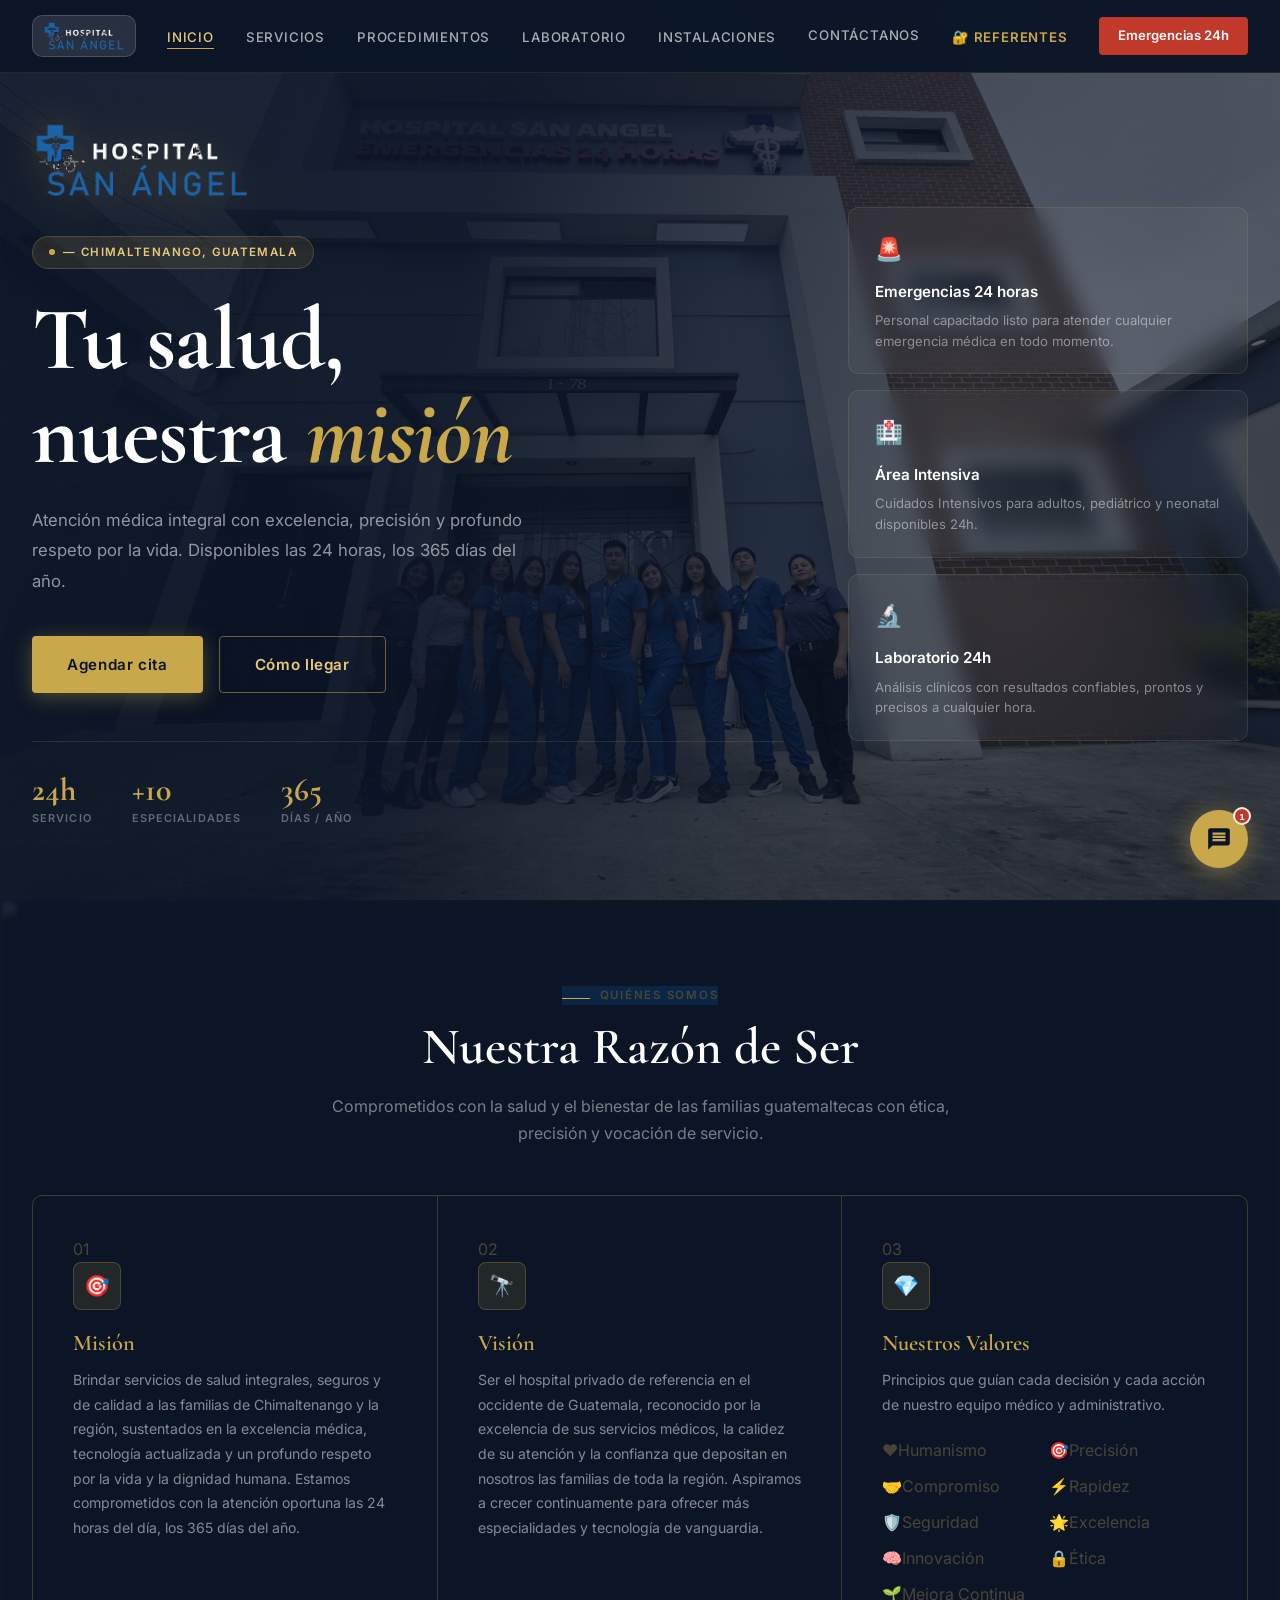
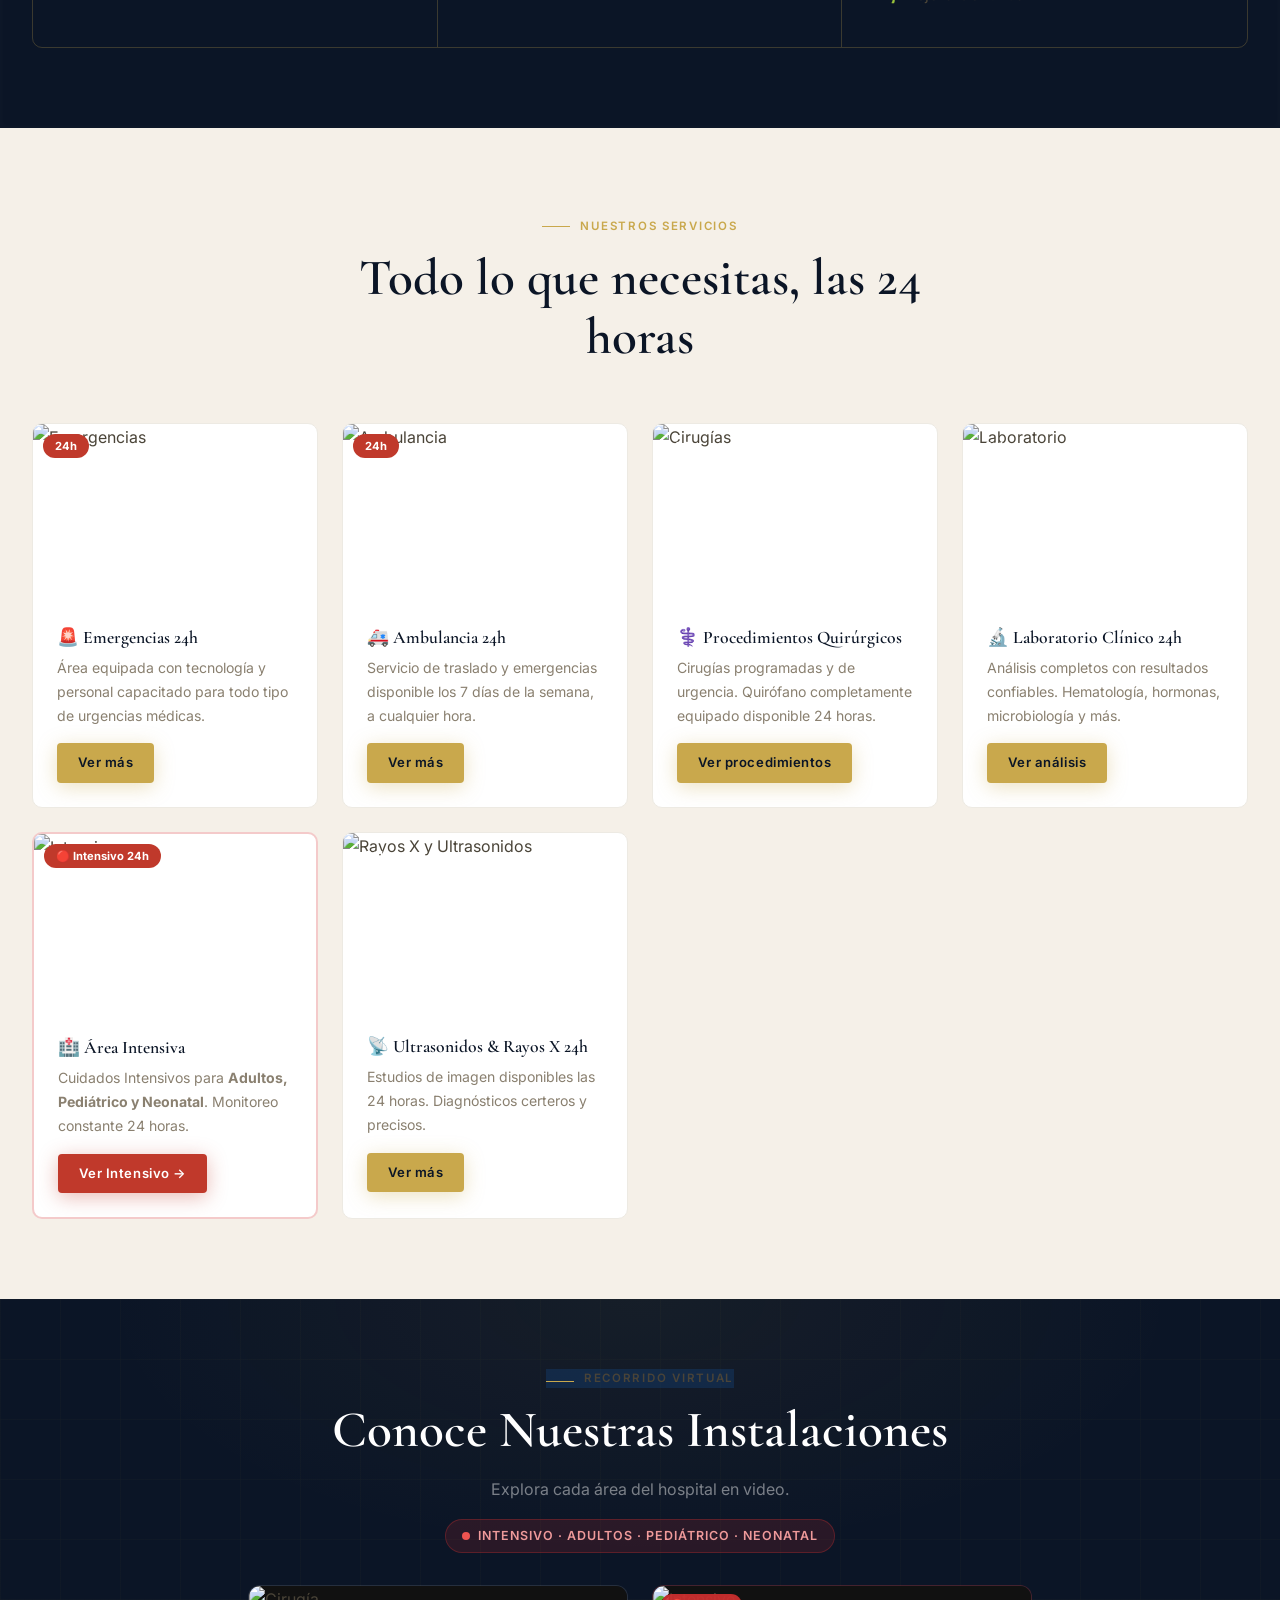
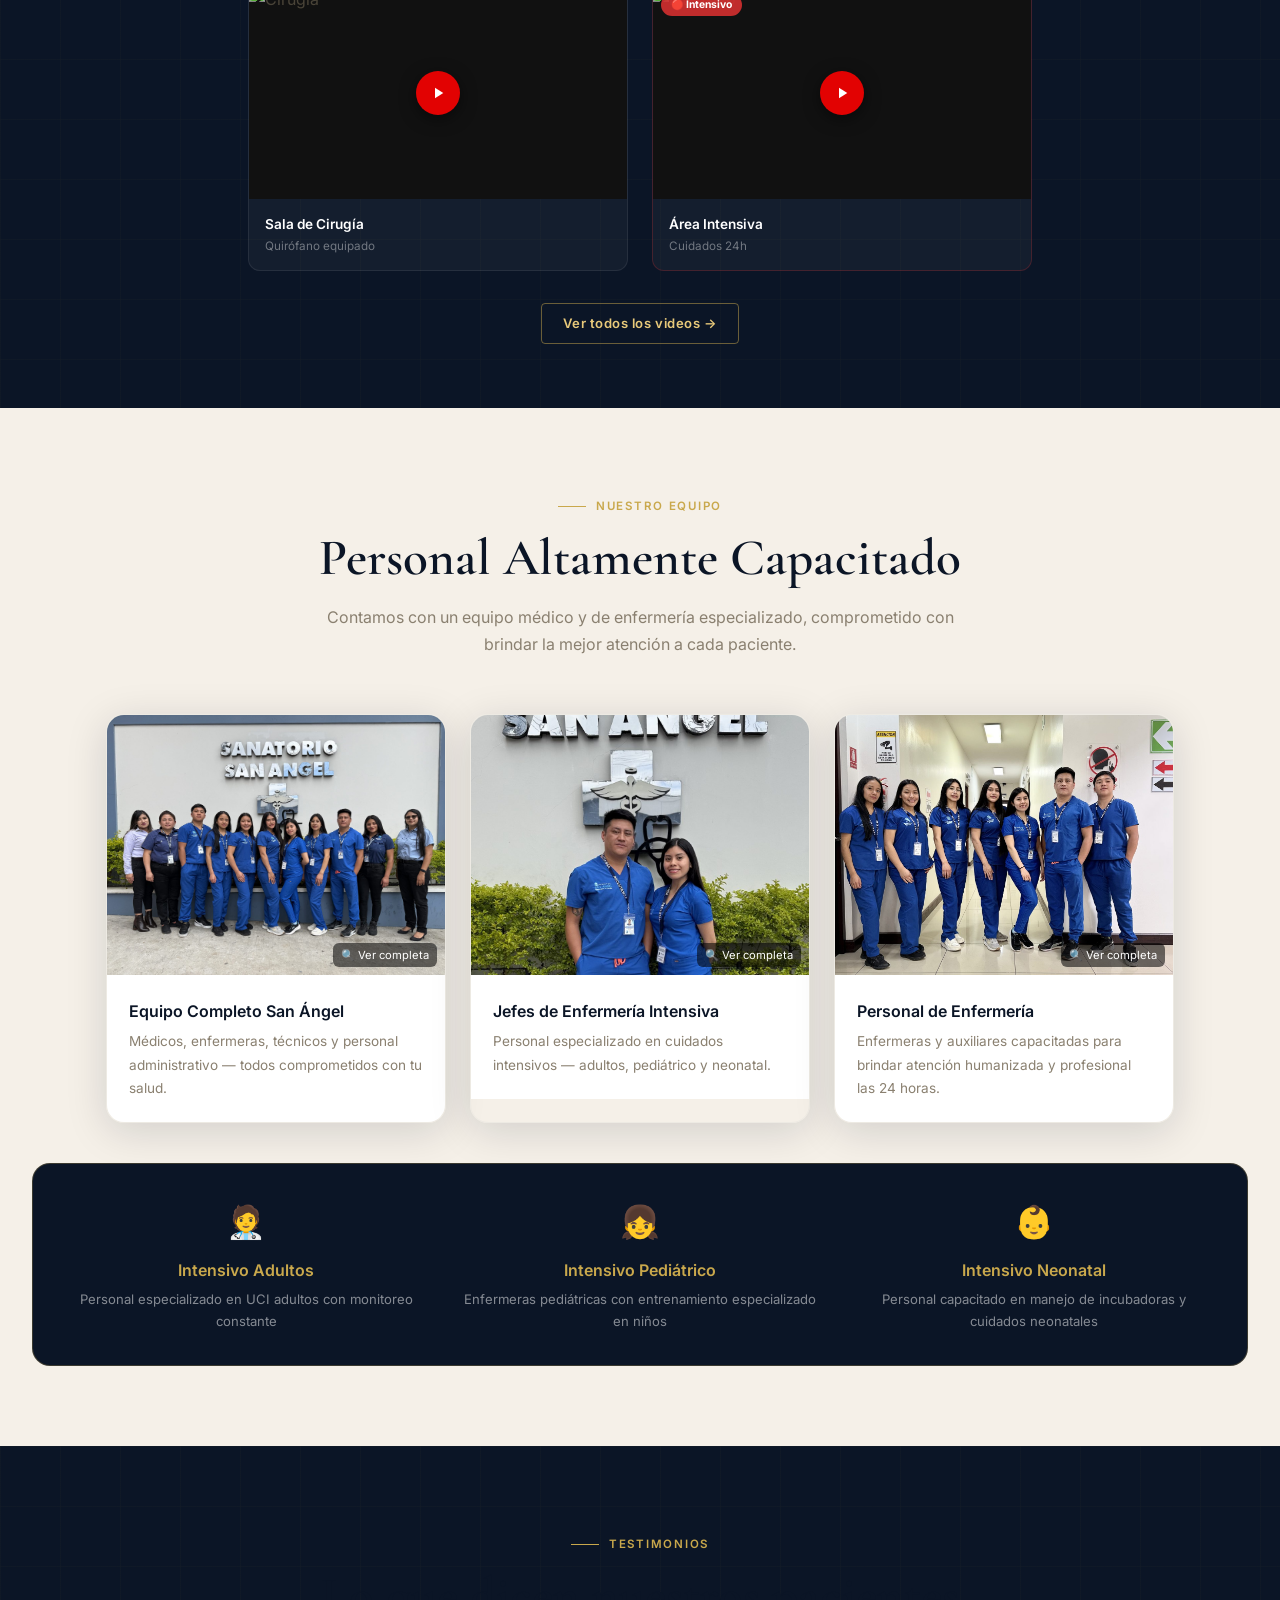
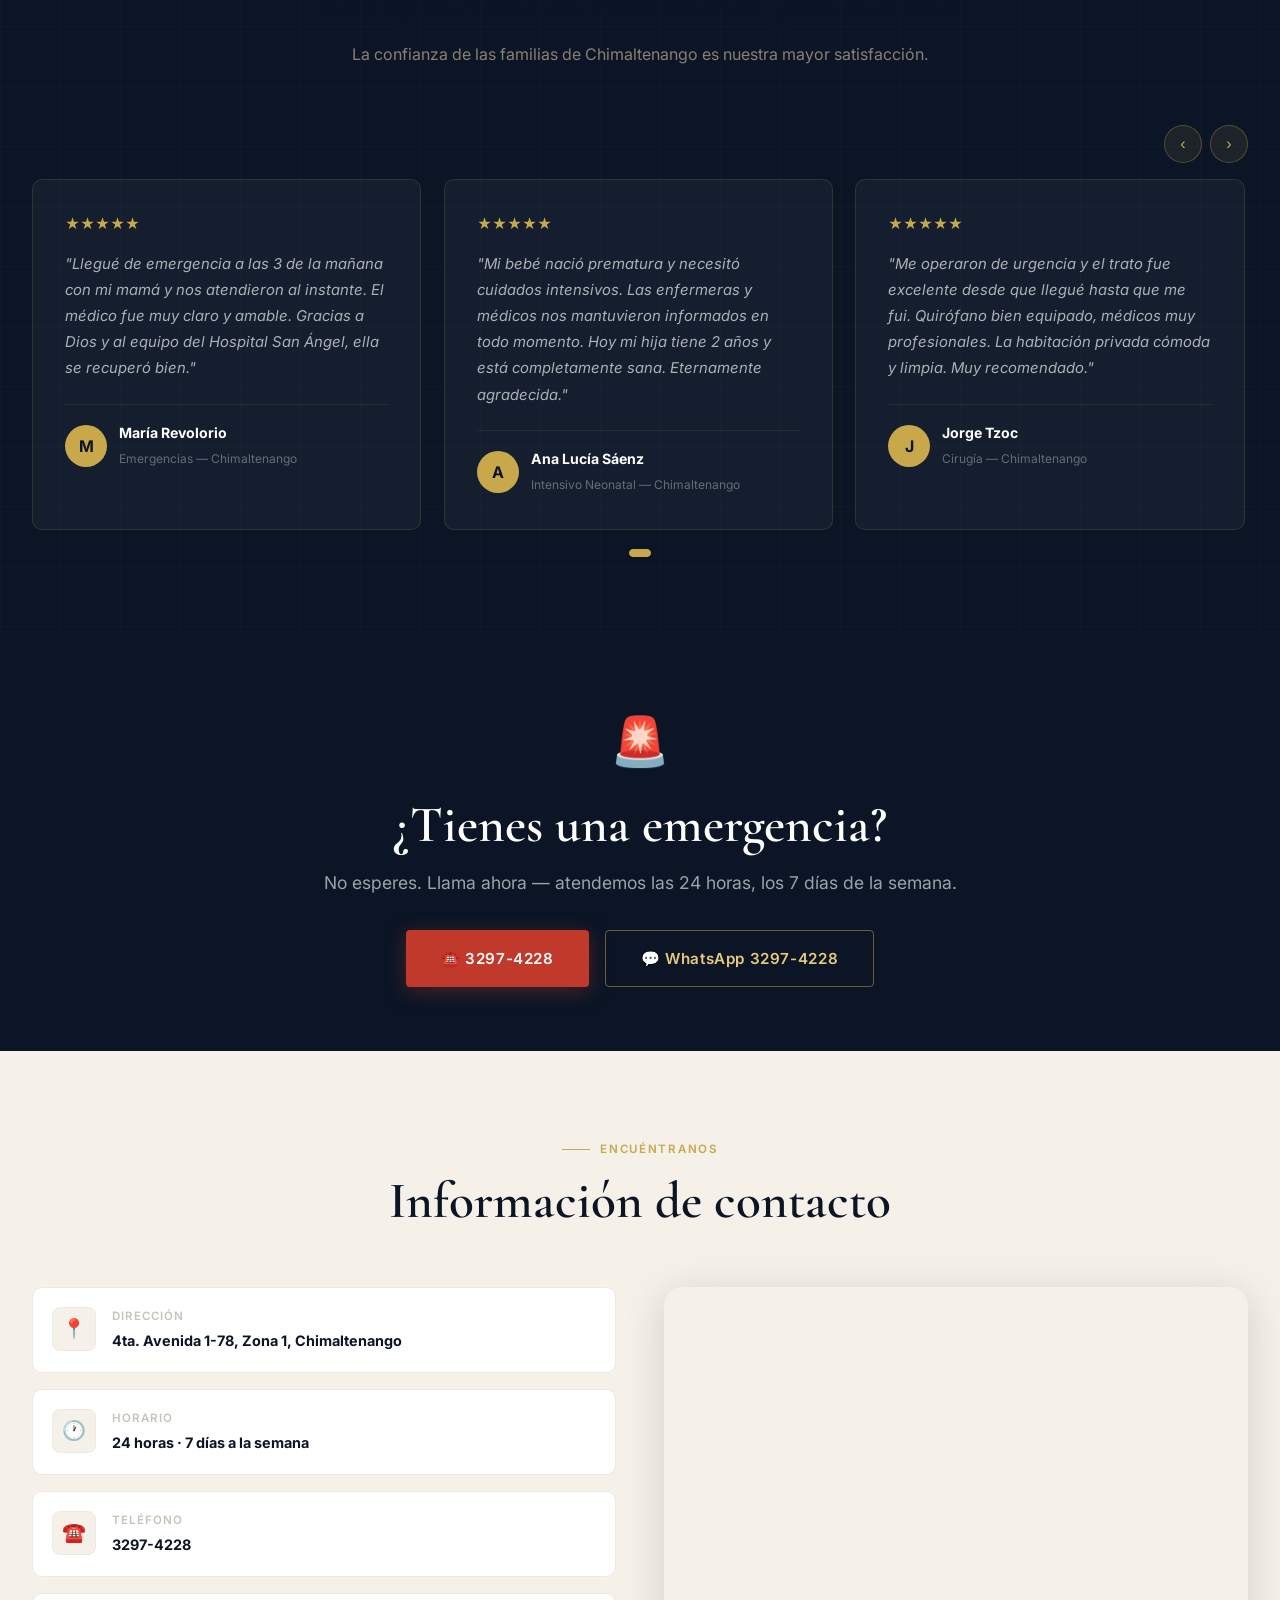
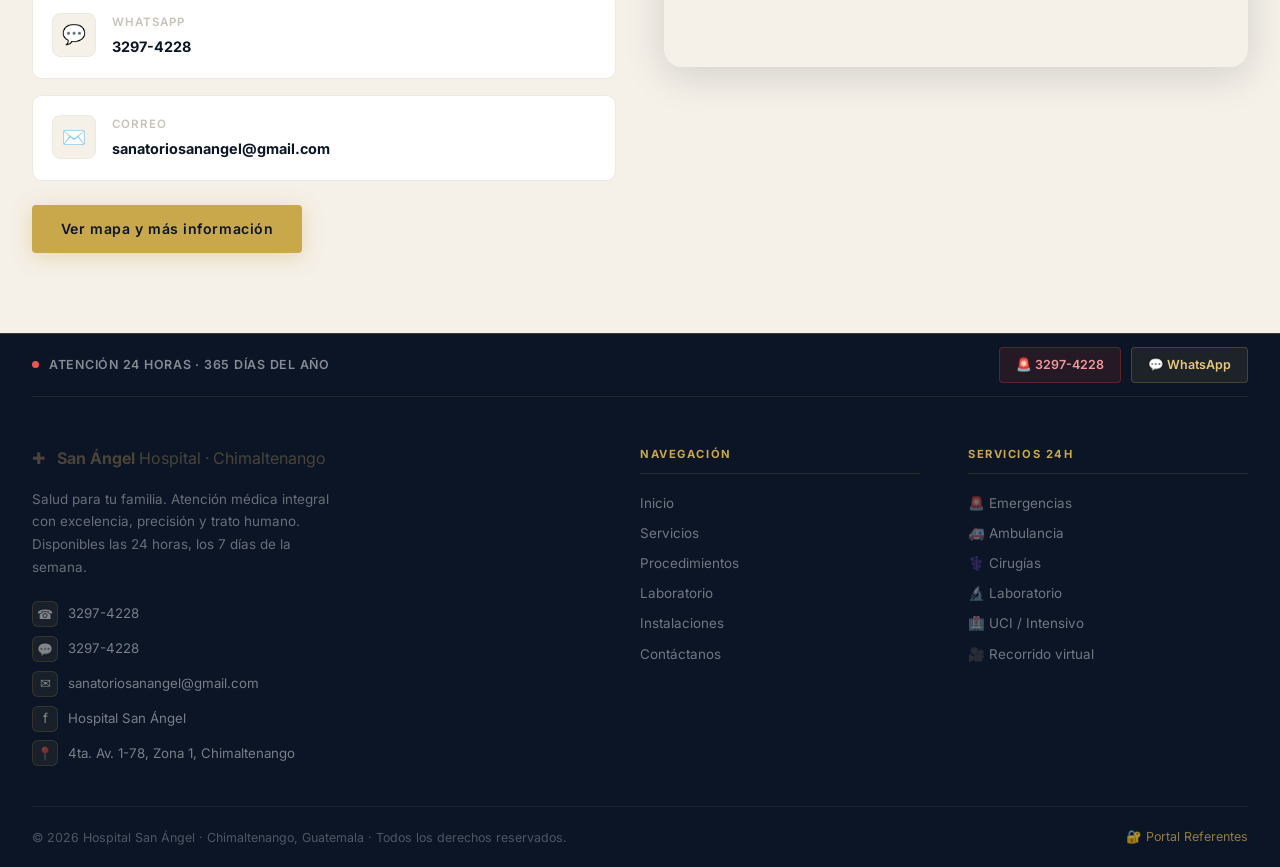
==== commit d7b55edc: "arreglos en moviles" ====
--- a/index.html
+++ b/index.html
@@ -401,47 +401,56 @@
       <p class="section-desc fade-in fade-in-delay-2">La confianza de las familias de Chimaltenango es nuestra mayor satisfacción.</p>
     </div>
 
-    <div style="display:grid;grid-template-columns:repeat(3,1fr);gap:1.4rem;" class="fade-in" id="testimoniosGrid">
-
-      <!-- 1 -->
-      <div class="testimonio-card">
-        <div class="testimonio-stars">★★★★★</div>
-        <p class="testimonio-text">"Llegué de emergencia a las 3 de la mañana con mi mamá y nos atendieron al instante. El médico fue muy claro y amable. Gracias a Dios y al equipo del Hospital San Ángel, ella se recuperó bien."</p>
-        <div class="testimonio-author">
-          <div class="author-avatar" style="background:var(--gold);">M</div>
-          <div class="author-info">
-            <strong>María Revolorio</strong>
-            <span>Emergencias — Chimaltenango</span>
-          </div>
-        </div>
-      </div>
-
-      <!-- 2 -->
-      <div class="testimonio-card">
-        <div class="testimonio-stars">★★★★★</div>
-        <p class="testimonio-text">"Mi bebé nació prematura y necesitó cuidados intensivos. Las enfermeras y médicos nos mantuvieron informados en todo momento. Hoy mi hija tiene 2 años y está completamente sana. Eternamente agradecida."</p>
-        <div class="testimonio-author">
-          <div class="author-avatar" style="background:var(--gold);">A</div>
-          <div class="author-info">
-            <strong>Ana Lucía Sáenz</strong>
-            <span>Intensivo Neonatal — Chimaltenango</span>
-          </div>
-        </div>
-      </div>
-
-      <!-- 3 -->
-      <div class="testimonio-card">
-        <div class="testimonio-stars">★★★★★</div>
-        <p class="testimonio-text">"Me operaron de urgencia y el trato fue excelente desde que llegué hasta que me fui. Quirófano bien equipado, médicos muy profesionales. La habitación privada cómoda y limpia. Muy recomendado."</p>
-        <div class="testimonio-author">
-          <div class="author-avatar" style="background:var(--gold);">J</div>
-          <div class="author-info">
-            <strong>Jorge Tzoc</strong>
-            <span>Cirugía — Chimaltenango</span>
-          </div>
-        </div>
-      </div>
-
+    <div style="position:relative;overflow:hidden;" class="fade-in">
+      <!-- Controles -->
+      <div style="display:flex;justify-content:flex-end;gap:0.5rem;margin-bottom:1rem;">
+        <button id="tPrev" aria-label="Anterior" style="width:38px;height:38px;border-radius:50%;background:rgba(201,168,76,0.1);border:1px solid rgba(201,168,76,0.3);color:var(--gold);font-size:1rem;cursor:pointer;transition:all 0.2s;" onmouseover="this.style.background='rgba(201,168,76,0.25)'" onmouseout="this.style.background='rgba(201,168,76,0.1)'">‹</button>
+        <button id="tNext" aria-label="Siguiente" style="width:38px;height:38px;border-radius:50%;background:rgba(201,168,76,0.1);border:1px solid rgba(201,168,76,0.3);color:var(--gold);font-size:1rem;cursor:pointer;transition:all 0.2s;" onmouseover="this.style.background='rgba(201,168,76,0.25)'" onmouseout="this.style.background='rgba(201,168,76,0.1)'">›</button>
+      </div>
+      <!-- Track deslizable -->
+      <div style="overflow:hidden;">
+        <div id="testimoniosTrack" style="display:flex;gap:1.4rem;transition:transform 0.45s cubic-bezier(0.4,0,0.2,1);">
+
+          <div class="testimonio-card" style="flex:0 0 calc(33.333% - 1rem);min-width:280px;">
+            <div class="testimonio-stars">★★★★★</div>
+            <p class="testimonio-text">"Llegué de emergencia a las 3 de la mañana con mi mamá y nos atendieron al instante. El médico fue muy claro y amable. Gracias a Dios y al equipo del Hospital San Ángel, ella se recuperó bien."</p>
+            <div class="testimonio-author">
+              <div class="author-avatar" style="background:var(--gold);">M</div>
+              <div class="author-info">
+                <strong>María Revolorio</strong>
+                <span>Emergencias — Chimaltenango</span>
+              </div>
+            </div>
+          </div>
+
+          <div class="testimonio-card" style="flex:0 0 calc(33.333% - 1rem);min-width:280px;">
+            <div class="testimonio-stars">★★★★★</div>
+            <p class="testimonio-text">"Mi bebé nació prematura y necesitó cuidados intensivos. Las enfermeras y médicos nos mantuvieron informados en todo momento. Hoy mi hija tiene 2 años y está completamente sana. Eternamente agradecida."</p>
+            <div class="testimonio-author">
+              <div class="author-avatar" style="background:var(--gold);">A</div>
+              <div class="author-info">
+                <strong>Ana Lucía Sáenz</strong>
+                <span>Intensivo Neonatal — Chimaltenango</span>
+              </div>
+            </div>
+          </div>
+
+          <div class="testimonio-card" style="flex:0 0 calc(33.333% - 1rem);min-width:280px;">
+            <div class="testimonio-stars">★★★★★</div>
+            <p class="testimonio-text">"Me operaron de urgencia y el trato fue excelente desde que llegué hasta que me fui. Quirófano bien equipado, médicos muy profesionales. La habitación privada cómoda y limpia. Muy recomendado."</p>
+            <div class="testimonio-author">
+              <div class="author-avatar" style="background:var(--gold);">J</div>
+              <div class="author-info">
+                <strong>Jorge Tzoc</strong>
+                <span>Cirugía — Chimaltenango</span>
+              </div>
+            </div>
+          </div>
+
+        </div>
+      </div>
+      <!-- Dots -->
+      <div id="tDots" style="display:flex;justify-content:center;gap:6px;margin-top:1.2rem;"></div>
     </div>
   </div>
 </section>
@@ -453,7 +462,7 @@
       <h2 style="color:white; margin-bottom:0.8rem;">¿Tienes una emergencia?</h2>
       <p style="color:rgba(255,255,255,0.6); margin-bottom:2rem; font-size:1.1rem;">No esperes. Llama ahora — atendemos las 24 horas, los 7 días de la semana.</p>
       <div style="display:flex; gap:1rem; justify-content:center; flex-wrap:wrap;">
-        <a href="tel:32974228" class="btn btn-red btn-lg">☎️ 5121-9282</a>
+        <a href="tel:32974228" class="btn btn-red btn-lg">☎️ 3297-4228</a>
         <a href="https://wa.me/50232974228" target="_blank" class="btn btn-outline btn-lg">💬 WhatsApp 3297-4228</a>
       </div>
     </div>
@@ -479,7 +488,7 @@
         </div>
         <div class="contact-item">
           <div class="contact-icon">☎️</div>
-          <div class="contact-info"><label>Teléfono</label><strong><a href="tel:32974228" style="color:var(--blue);">5121-9282</a></strong></div>
+          <div class="contact-info"><label>Teléfono</label><strong><a href="tel:32974228" style="color:var(--blue);">3297-4228</a></strong></div>
         </div>
         <div class="contact-item">
           <div class="contact-icon">💬</div>
--- a/css/main.css
+++ b/css/main.css
@@ -525,6 +525,13 @@
 }
 .author-info strong { display: block; color: var(--white); font-size: 0.88rem; }
 .author-info span   { color: rgba(255,255,255,0.35); font-size: 0.75rem; }
+/* Carousel dots */
+.t-dot {
+  width: 8px; height: 8px; border-radius: 50%;
+  background: rgba(201,168,76,0.25); border: 1px solid rgba(201,168,76,0.4);
+  cursor: pointer; transition: all 0.25s; padding: 0;
+}
+.t-dot.active { background: var(--gold); border-color: var(--gold); width: 22px; border-radius: 4px; }
 
 /* ─── CONTACT ─── */
 .contact-grid {
@@ -553,26 +560,99 @@
   background: var(--navy);
   border-top: 1px solid var(--gold-border);
 }
+.site-footer .container { max-width: 1280px; margin: 0 auto; padding: 0 2rem; }
+
+/* ── Barra de emergencia superior ── */
+.footer-emergency-bar {
+  display: flex; align-items: center; justify-content: space-between;
+  padding: 0.85rem 0;
+  border-bottom: 1px solid rgba(201,168,76,0.12);
+  gap: 1rem; flex-wrap: wrap;
+}
+.footer-emergency-left {
+  display: flex; align-items: center; gap: 10px;
+  font-size: 0.78rem; font-weight: 600;
+  color: rgba(255,255,255,0.5);
+  letter-spacing: 0.06em; text-transform: uppercase;
+}
+.footer-emergency-dot {
+  width: 7px; height: 7px; border-radius: 50%;
+  background: #ef5350; flex-shrink: 0;
+  animation: pulse-red 1.5s infinite;
+}
+.footer-emergency-right { display: flex; gap: 0.6rem; }
+.footer-emergency-btn {
+  display: inline-flex; align-items: center; gap: 6px;
+  padding: 0.4rem 1rem; border-radius: 4px;
+  font-size: 0.78rem; font-weight: 600;
+  background: rgba(192,57,43,0.15);
+  border: 1px solid rgba(192,57,43,0.35);
+  color: #ef9a9a; transition: all 0.2s;
+  text-decoration: none;
+}
+.footer-emergency-btn:hover { background: rgba(192,57,43,0.3); color: white; }
+.footer-emergency-btn--wa {
+  background: rgba(201,168,76,0.1);
+  border-color: rgba(201,168,76,0.25);
+  color: var(--gold-light);
+}
+.footer-emergency-btn--wa:hover { background: rgba(201,168,76,0.2); color: var(--gold); }
+
+/* ── Grid principal ── */
 .footer-top {
-  display: grid; grid-template-columns: 2fr 1fr 1fr 1fr;
-  gap: 3rem; padding: 4rem 0 3rem;
-}
-.footer-brand p { color: rgba(255,255,255,0.4); font-size: 0.85rem; margin-top: 1rem; max-width: 280px; line-height: 1.7; }
+  display: grid; grid-template-columns: 2fr 1fr 1fr;
+  gap: 3rem; padding: 3rem 0 2.5rem;
+}
+
+/* Brand */
+.footer-logo {
+  display: flex; align-items: center; gap: 12px;
+  margin-bottom: 1rem;
+}
+.footer-brand p {
+  color: rgba(255,255,255,0.38); font-size: 0.84rem;
+  line-height: 1.7; margin-bottom: 1.4rem; max-width: 300px;
+}
+.footer-contact-items { display: flex; flex-direction: column; gap: 0.55rem; }
+.footer-contact-item {
+  display: flex; align-items: center; gap: 10px;
+  font-size: 0.83rem; color: rgba(255,255,255,0.45);
+  text-decoration: none; transition: color 0.2s;
+}
+.footer-contact-item:hover { color: var(--gold-light); }
+.footer-contact-item--plain { cursor: default; }
+.footer-contact-item--plain:hover { color: rgba(255,255,255,0.45); }
+.footer-contact-icon {
+  width: 26px; height: 26px; border-radius: 6px;
+  background: rgba(201,168,76,0.08);
+  border: 1px solid rgba(201,168,76,0.15);
+  display: flex; align-items: center; justify-content: center;
+  font-size: 0.8rem; flex-shrink: 0;
+}
+
+/* Columnas nav */
 .footer-col h5 {
-  color: var(--gold); font-size: 0.72rem; font-weight: 600;
-  letter-spacing: 0.12em; text-transform: uppercase;
-  margin-bottom: 1.2rem;
-}
-.footer-col ul { list-style: none; display: flex; flex-direction: column; gap: 0.6rem; }
-.footer-col ul li a { color: rgba(255,255,255,0.45); font-size: 0.85rem; transition: color 0.2s; }
+  color: var(--gold); font-size: 0.7rem; font-weight: 700;
+  letter-spacing: 0.14em; text-transform: uppercase;
+  margin-bottom: 1.1rem;
+  padding-bottom: 0.6rem;
+  border-bottom: 1px solid rgba(201,168,76,0.15);
+}
+.footer-col ul { list-style: none; display: flex; flex-direction: column; gap: 0.5rem; }
+.footer-col ul li a {
+  color: rgba(255,255,255,0.42); font-size: 0.84rem;
+  transition: color 0.2s; display: flex; align-items: center; gap: 6px;
+}
 .footer-col ul li a:hover { color: var(--gold-light); }
+
+/* Bottom */
 .footer-bottom {
   border-top: 1px solid rgba(255,255,255,0.06);
-  padding: 1.5rem 0;
+  padding: 1.2rem 0;
   display: flex; align-items: center; justify-content: space-between;
-}
-.footer-bottom p { font-size: 0.8rem; color: rgba(255,255,255,0.3); }
-.footer-bottom a { color: var(--gold); }
+  gap: 1rem; flex-wrap: wrap;
+}
+.footer-bottom p { font-size: 0.78rem; color: rgba(255,255,255,0.28); }
 
 /* ─── NOTICE BOX ─── */
 .notice-box {
@@ -1010,6 +1090,76 @@
   html { font-size: 15px; }
   body { overflow-x: hidden; }
 
+  /* ══════════════════════════════════════════════════════
+     HERO MÓVIL — TEXTO ARRIBA COMPACTO, PERSONAL VISIBLE
+     ══════════════════════════════════════════════════════ */
+
+  /* Foto: mostrar la parte BAJA donde está el personal */
+  .hero > div:first-child img {
+    object-position: center bottom !important;
+    opacity: 0.7 !important;
+  }
+  /* Overlay: oscuro SOLO en la franja superior (donde va el texto),
+     totalmente transparente en la mitad inferior (el personal) */
+  .hero > div:nth-child(2) {
+    background: linear-gradient(180deg,
+      rgba(11,21,38,0.96) 0%,
+      rgba(11,21,38,0.92) 20%,
+      rgba(11,21,38,0.7)  35%,
+      rgba(11,21,38,0.15) 52%,
+      rgba(11,21,38,0.0)  65%,
+      rgba(11,21,38,0.0)  100%) !important;
+  }
+  /* Hero: pantalla completa */
+  .hero { min-height: 100svh !important; }
+  /* hero-inner: columna, texto arriba, vacío abajo (el personal se ve) */
+  .hero-inner {
+    padding: 0 !important;
+    align-items: stretch !important;
+    gap: 0 !important;
+    display: flex !important;
+    flex-direction: column !important;
+    justify-content: flex-start !important;
+    min-height: 100svh;
+  }
+  /* hero-content: toda la info en la parte SUPERIOR */
+  .hero-content {
+    display: flex !important;
+    flex-direction: column !important;
+    padding: 4.8rem 1.2rem 1.5rem !important;
+  }
+  /* Ocultar logo (ya está en el header nav) */
+  .hero-content > div:first-child { display: none !important; }
+  /* Badge */
+  .hero-badge { margin-bottom: 0.6rem; font-size: 0.62rem; padding: 4px 12px; width: fit-content; }
+  /* Título compacto */
+  .hero-title { font-size: 2.4rem !important; line-height: 1.05; margin-bottom: 0.5rem; }
+  /* Descripción */
+  .hero-desc { font-size: 0.85rem; margin-bottom: 1rem; line-height: 1.65; max-width: 100%; }
+  /* Botones lado a lado */
+  .hero-actions {
+    flex-direction: row !important; gap: 0.6rem !important;
+    margin-bottom: 1rem !important; flex-wrap: nowrap !important;
+  }
+  .hero-actions .btn {
+    flex: 1 !important; justify-content: center !important;
+    font-size: 0.82rem !important; padding: 0.7rem 0.5rem !important;
+    width: auto !important;
+  }
+  /* Stats en fila compacta con separador */
+  .hero-stats {
+    gap: 0; padding-top: 0.8rem; flex-wrap: nowrap;
+    margin-top: 0 !important;
+    border-top: 1px solid rgba(201,168,76,0.2);
+    justify-content: space-around;
+  }
+  .hero-stats > div { text-align: center; flex: 1; }
+  .hero-stats > div:not(:last-child) {
+    border-right: 1px solid rgba(201,168,76,0.2);
+  }
+  .hero-stat-num { font-size: 1.4rem; }
+  .hero-stat-label { font-size: 0.58rem; }
+
   .container { padding: 0 1rem; }
   .section   { padding: 2.5rem 0; }
   .section-header { margin-bottom: 1.8rem; }
@@ -1020,18 +1170,6 @@
   .nav-inner { padding: 0 1rem; height: 62px; }
   .nav-logo img { height: 36px; }
   .nav-emergency { font-size: 0.75rem; padding: 0.4rem 0.9rem; }
-
-  /* ── HERO ── */
-  .hero { min-height: auto; padding-bottom: 2rem; }
-  .hero-inner { padding: 5rem 1rem 2rem; gap: 1.5rem; }
-  .hero-title  { font-size: 2.4rem; line-height: 1.08; }
-  .hero-desc   { font-size: 0.88rem; margin-bottom: 1.5rem; line-height: 1.65; }
-  .hero-badge  { font-size: 0.65rem; padding: 4px 12px; margin-bottom: 1rem; }
-  .hero-actions { flex-direction: column; gap: 0.7rem; }
-  .hero-actions .btn { width: 100%; justify-content: center; font-size: 0.88rem; padding: 0.8rem 1.2rem; }
-  .hero-stats  { gap: 1.2rem; padding-top: 1.5rem; flex-wrap: wrap; }
-  .hero-stat-num { font-size: 1.5rem; }
-  .hero-stat-label { font-size: 0.6rem; }
 
   /* ── PAGE HERO ── */
   .page-hero { padding: 5.5rem 0 2rem; }
@@ -1095,9 +1233,26 @@
   .chatbot-window { width: calc(100vw - 2rem); right: 1rem; bottom: 4.5rem; }
   .chatbot-trigger { bottom: 1.2rem; right: 1.2rem; width: 52px; height: 52px; }
 
-  /* ── FOOTER ── */
-  .footer-top { grid-template-columns: 1fr; gap: 1.5rem; padding: 2.5rem 0 2rem; }
-  .footer-bottom { flex-direction: column; gap: 0.4rem; text-align: center; font-size: 0.75rem; }
+  /* ── FOOTER MÓVIL ── */
+  .site-footer .container { padding: 0 1rem; }
+  .footer-emergency-bar { flex-direction: column; align-items: flex-start; gap: 0.7rem; padding: 0.8rem 0; }
+  .footer-emergency-right { width: 100%; }
+  .footer-emergency-btn { flex: 1; justify-content: center; }
+  .footer-top {
+    grid-template-columns: 1fr 1fr !important;
+    gap: 1.5rem 1rem !important;
+    padding: 1.8rem 0 1.4rem !important;
+  }
+  /* Brand ocupa fila completa */
+  .footer-brand { grid-column: 1 / -1; }
+  .footer-brand p { display: none; } /* ocultar párrafo largo */
+  .footer-contact-items { flex-direction: row; flex-wrap: wrap; gap: 0.5rem; margin-top: 0.5rem; }
+  .footer-contact-item { font-size: 0.78rem; }
+  .footer-col h5 { font-size: 0.65rem; margin-bottom: 0.6rem; padding-bottom: 0.4rem; }
+  .footer-col ul { gap: 0.35rem; }
+  .footer-col ul li a { font-size: 0.78rem; }
+  .footer-bottom { flex-direction: column; gap: 0.4rem; text-align: center; padding: 1rem 0; }
+  .footer-bottom p { font-size: 0.72rem; }
 
   /* ── CONTACT ── */
   .access-grid { grid-template-columns: 1fr !important; }
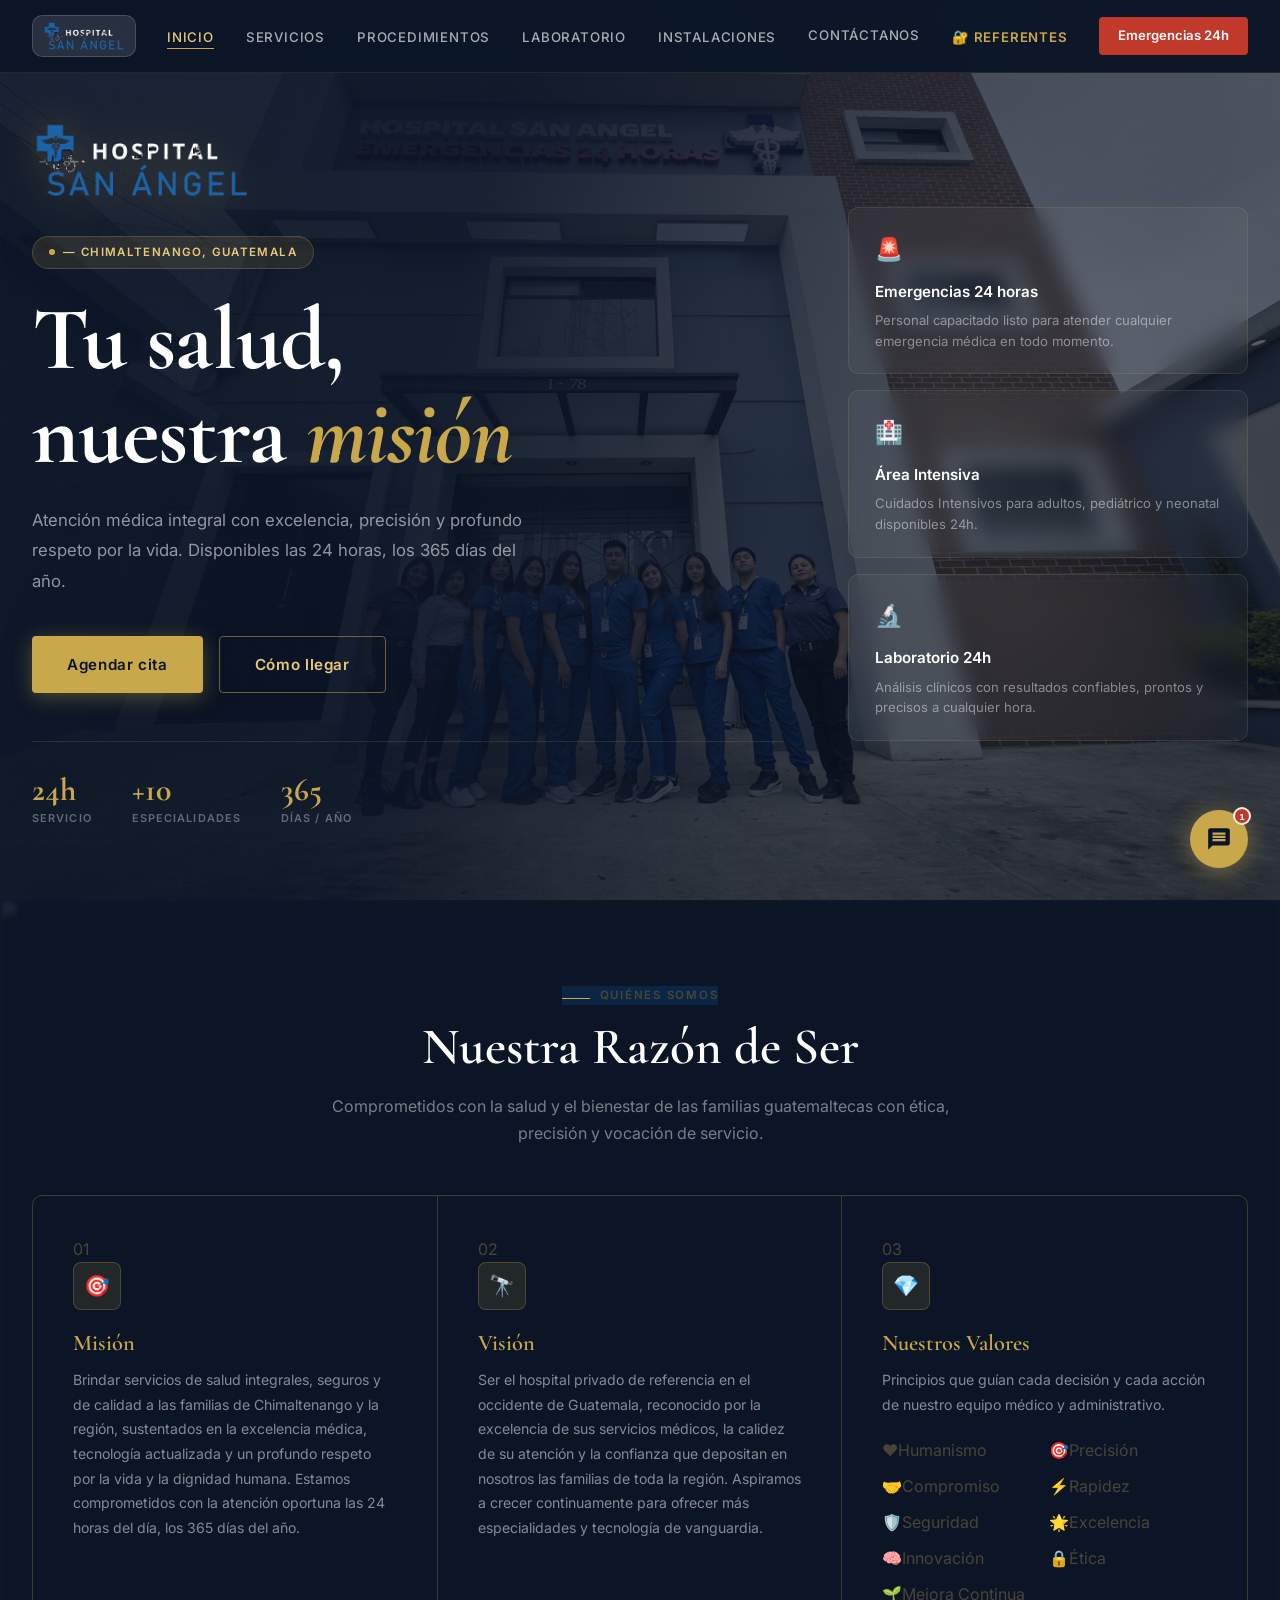
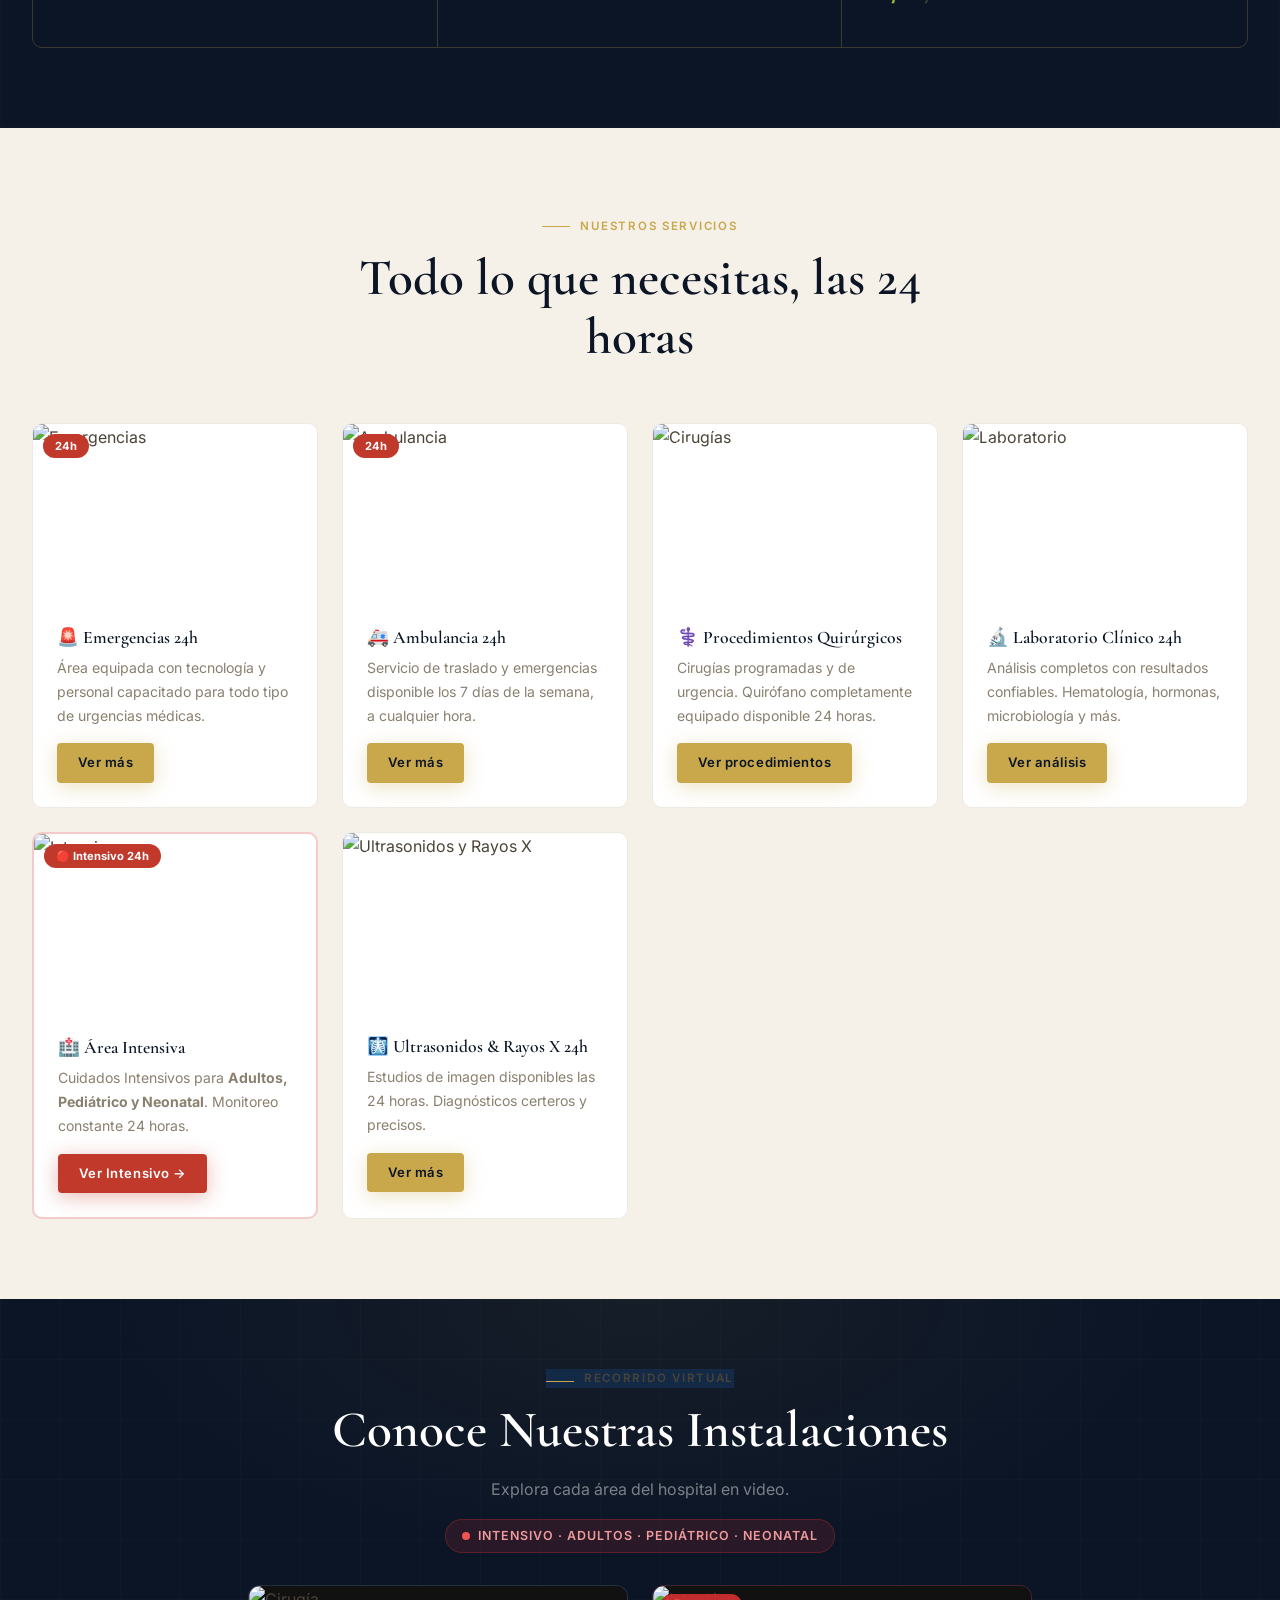
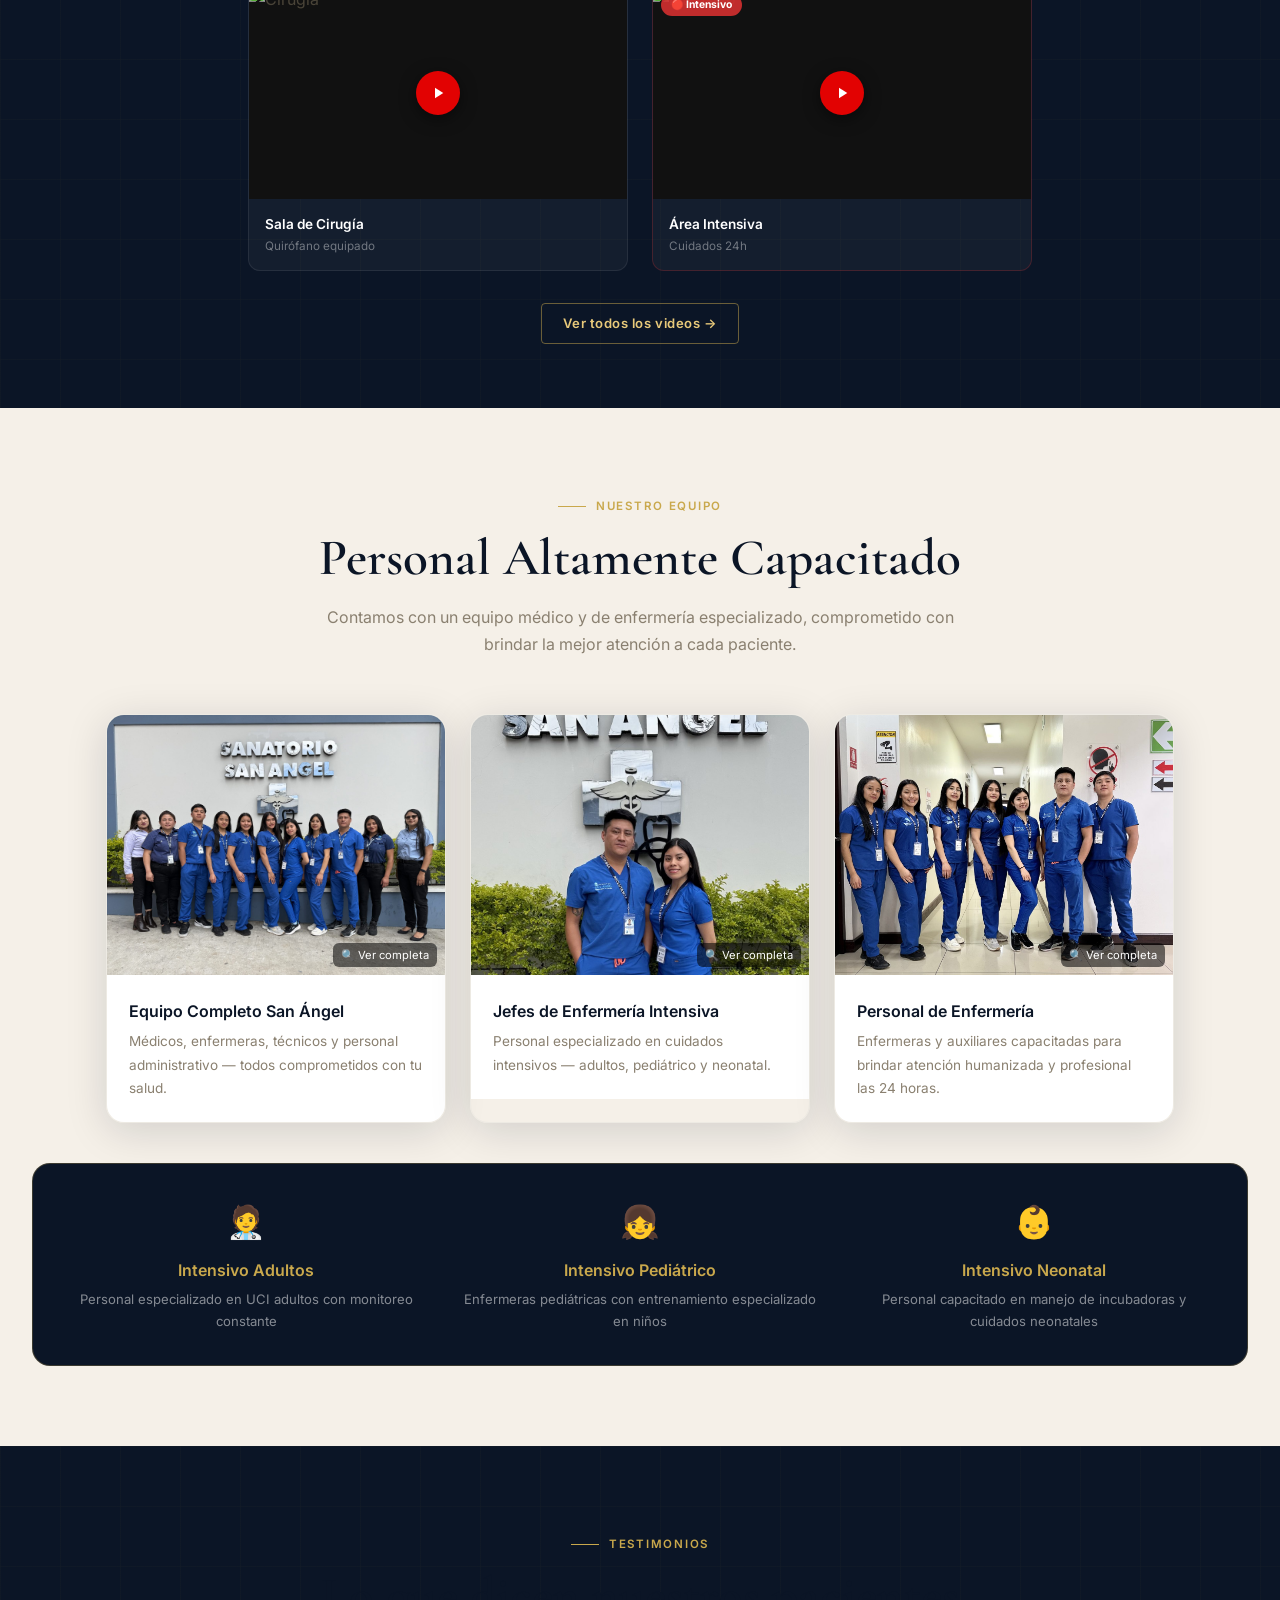
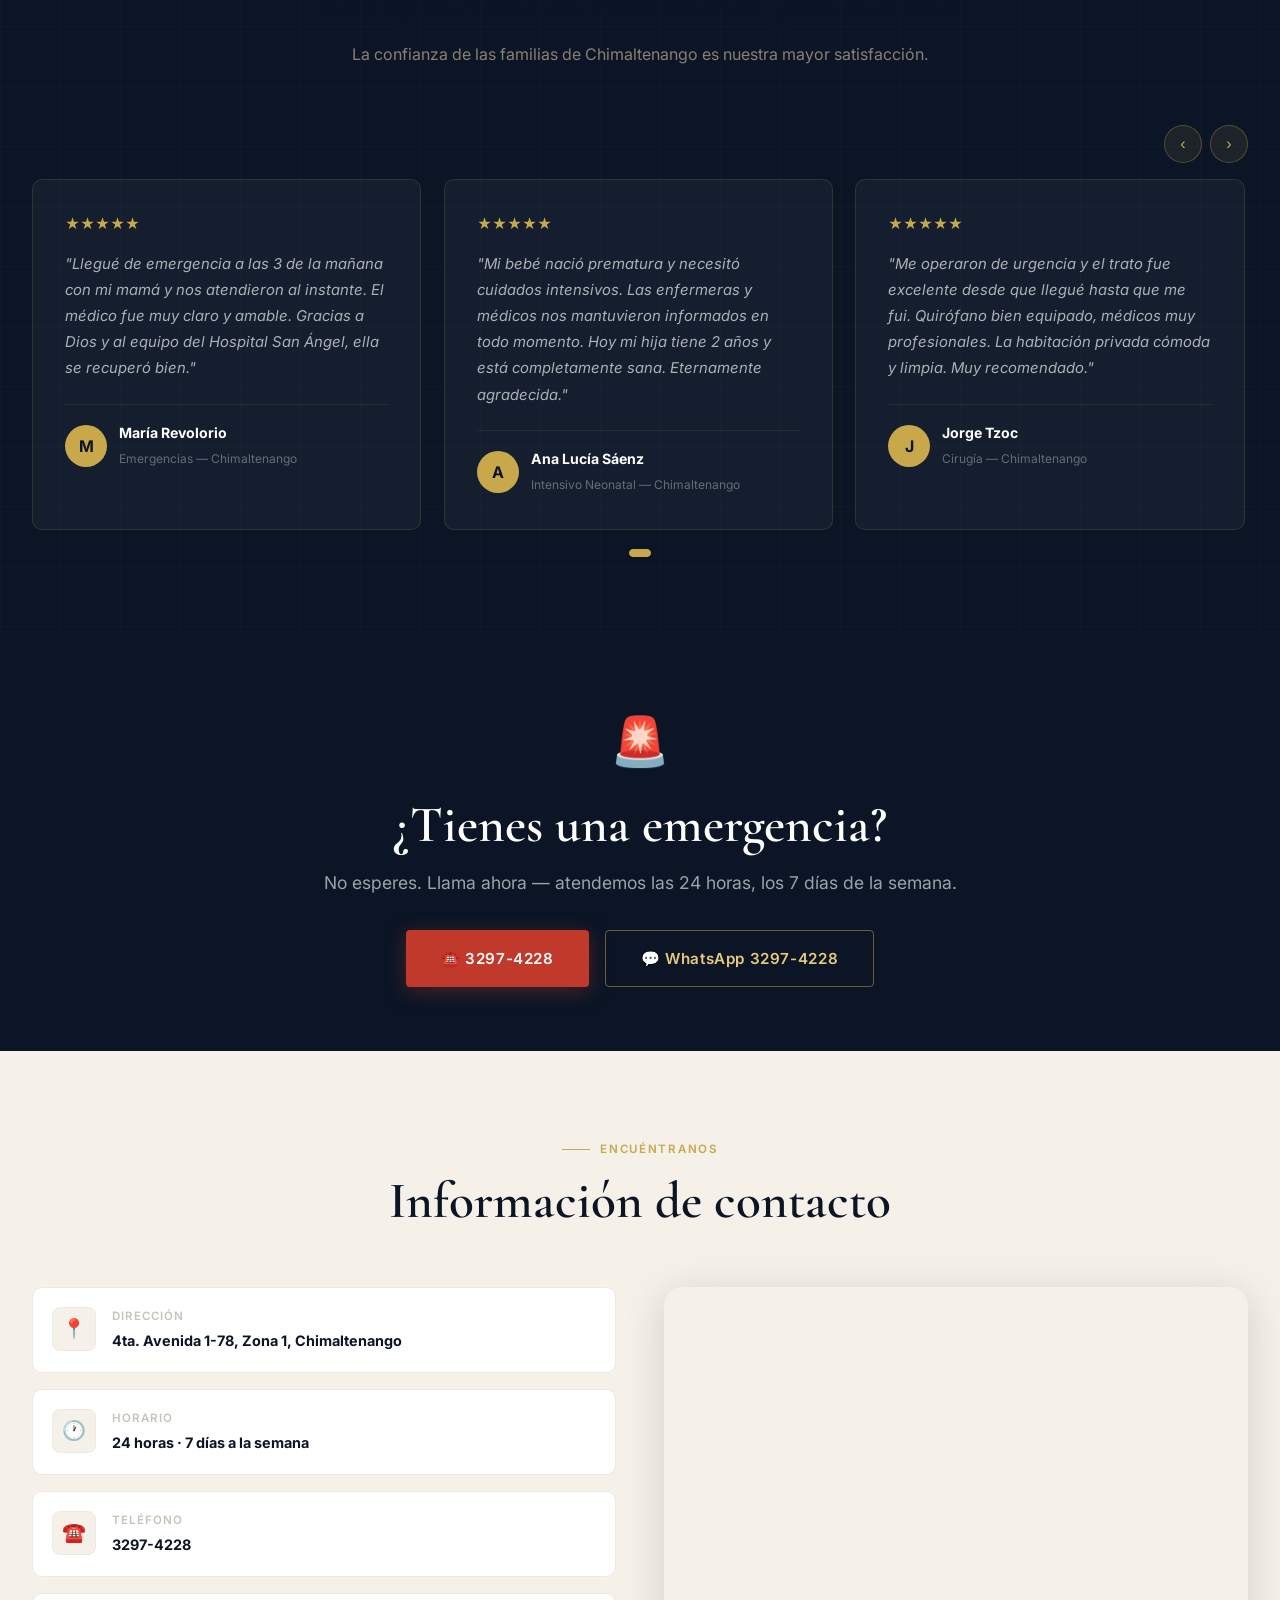
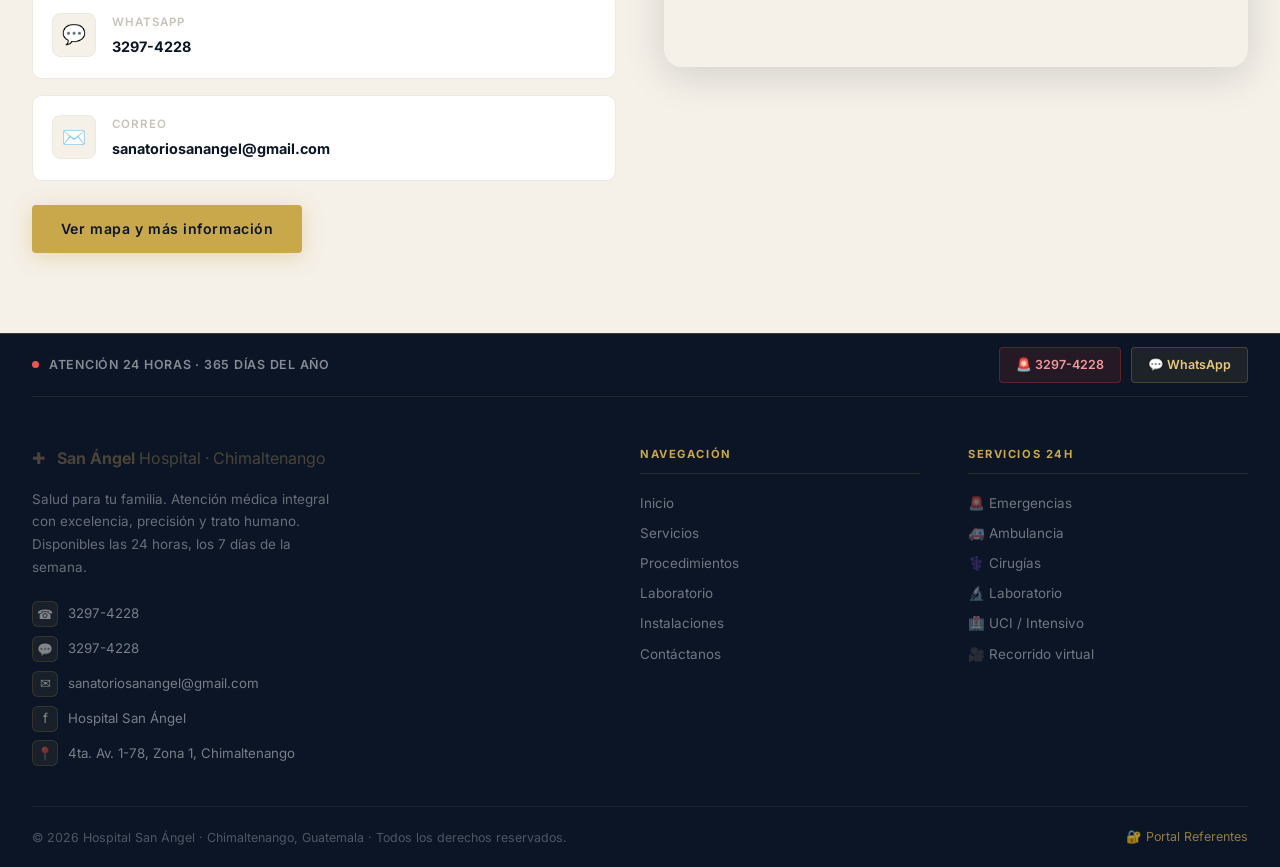
==== commit f89740e0: "api final2" ====
--- a/index.html
+++ b/index.html
@@ -211,13 +211,13 @@
       <!-- RAYOS X / ULTRASONIDO -->
       <div class="card fade-in fade-in-delay-1" style="padding:0; overflow:hidden;">
         <div style="height:180px; overflow:hidden; position:relative;">
-          <img src="assets/fotos/equipo-rx-movil.jpg" alt="Rayos X y Ultrasonidos"
+          <img src="https://images.unsplash.com/photo-1559757175-5700dde675bc?w=600&q=80" alt="Ultrasonidos y Rayos X"
                style="width:100%;height:100%;object-fit:cover;transition:transform 0.4s ease;"
                onmouseover="this.style.transform='scale(1.06)'" onmouseout="this.style.transform='scale(1)'">
           <div style="position:absolute;top:10px;left:10px;background:var(--blue);color:white;border-radius:100px;padding:3px 12px;font-size:0.7rem;font-weight:700;">24h</div>
         </div>
         <div style="padding:1.5rem;">
-          <h3 style="margin-bottom:0.5rem;">📡 Ultrasonidos & Rayos X 24h</h3>
+          <h3 style="margin-bottom:0.5rem;">🩻 Ultrasonidos & Rayos X 24h</h3>
           <p>Estudios de imagen disponibles las 24 horas. Diagnósticos certeros y precisos.</p>
           <a href="pages/laboratorio.html" class="btn btn-primary btn-sm" style="margin-top:1rem;">Ver más</a>
         </div>
@@ -521,6 +521,7 @@
 <div id="chatbot-root"></div>
 
 <script src="js/components.js"></script>
+<script src="js/config.js"></script>
 <script src="js/main.js"></script>
 <script>
   document.getElementById('header-root').innerHTML = renderHeaderHome('home');
--- a/css/main.css
+++ b/css/main.css
@@ -1094,9 +1094,9 @@
      HERO MÓVIL — TEXTO ARRIBA COMPACTO, PERSONAL VISIBLE
      ══════════════════════════════════════════════════════ */
 
-  /* Foto: mostrar la parte BAJA donde está el personal */
+  /* Foto: centrar el personal horizontalmente */
   .hero > div:first-child img {
-    object-position: center bottom !important;
+    object-position: 44% 75% !important;
     opacity: 0.7 !important;
   }
   /* Overlay: oscuro SOLO en la franja superior (donde va el texto),
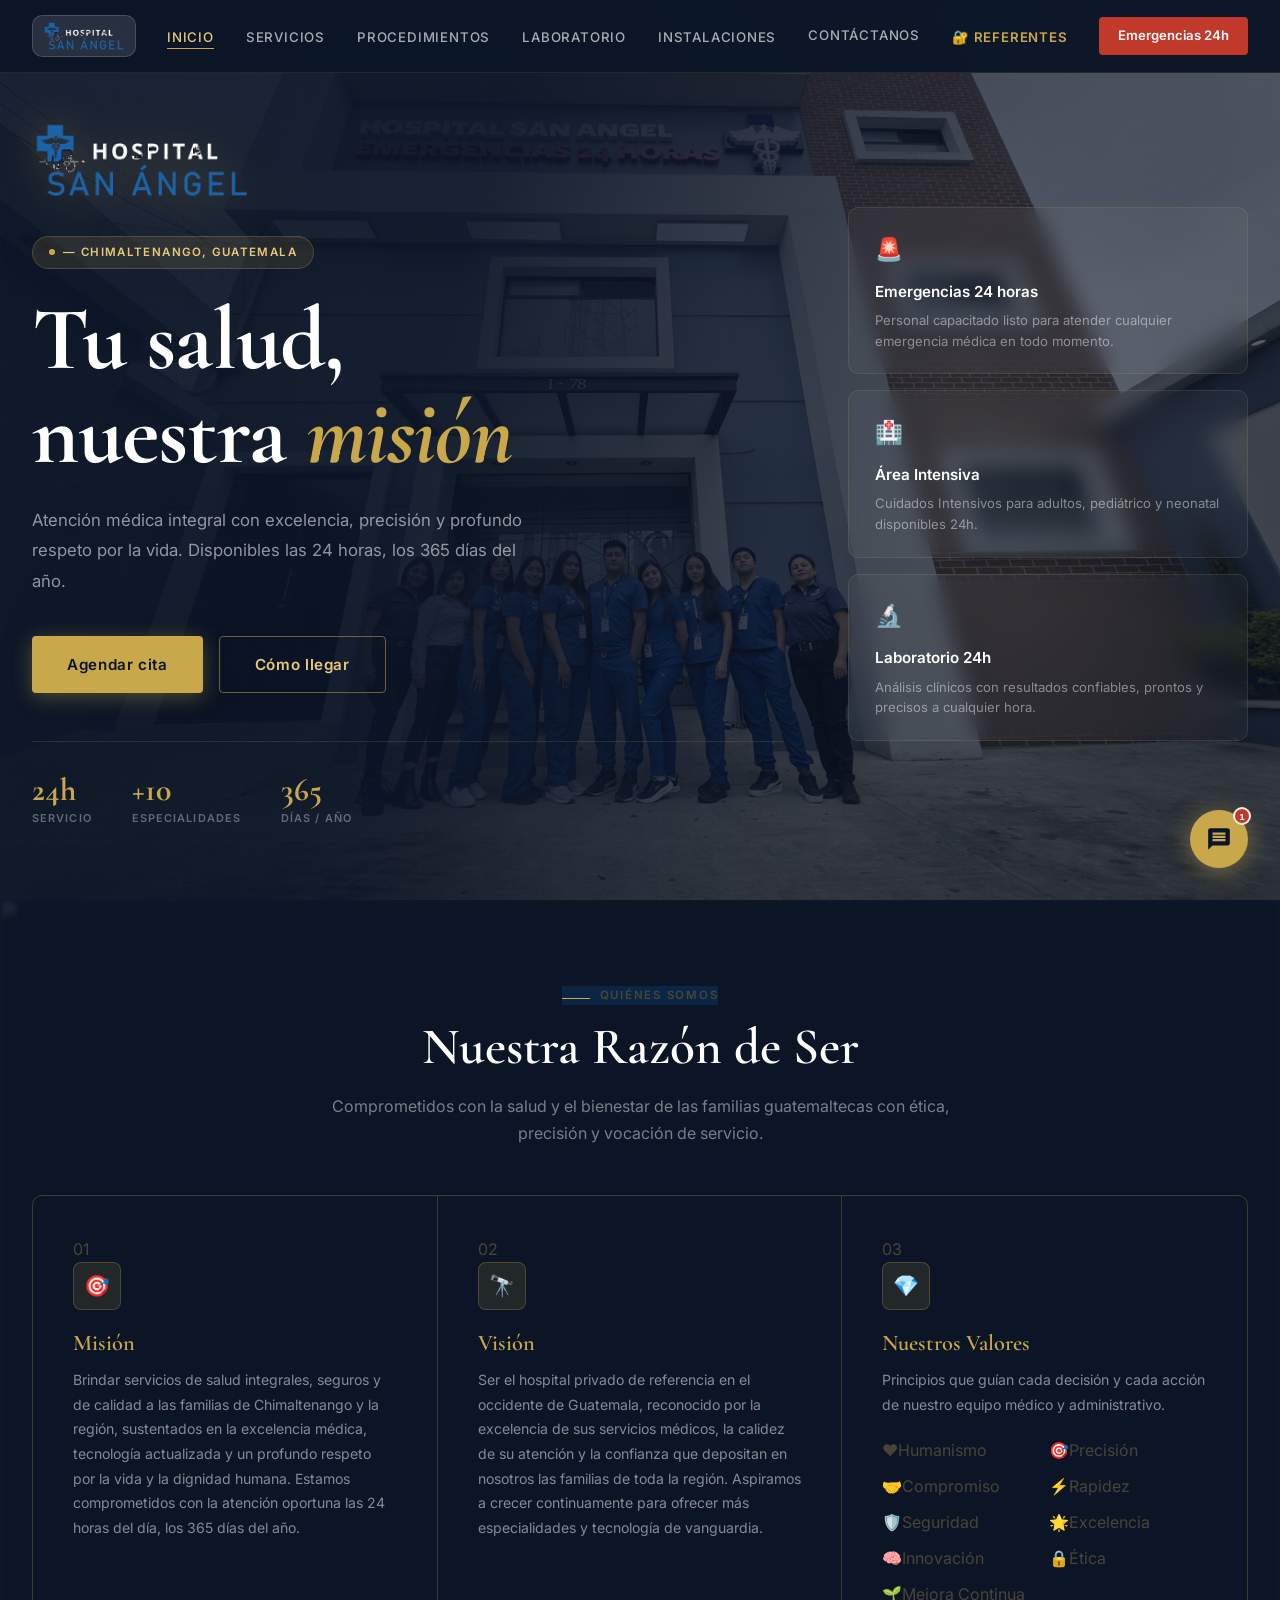
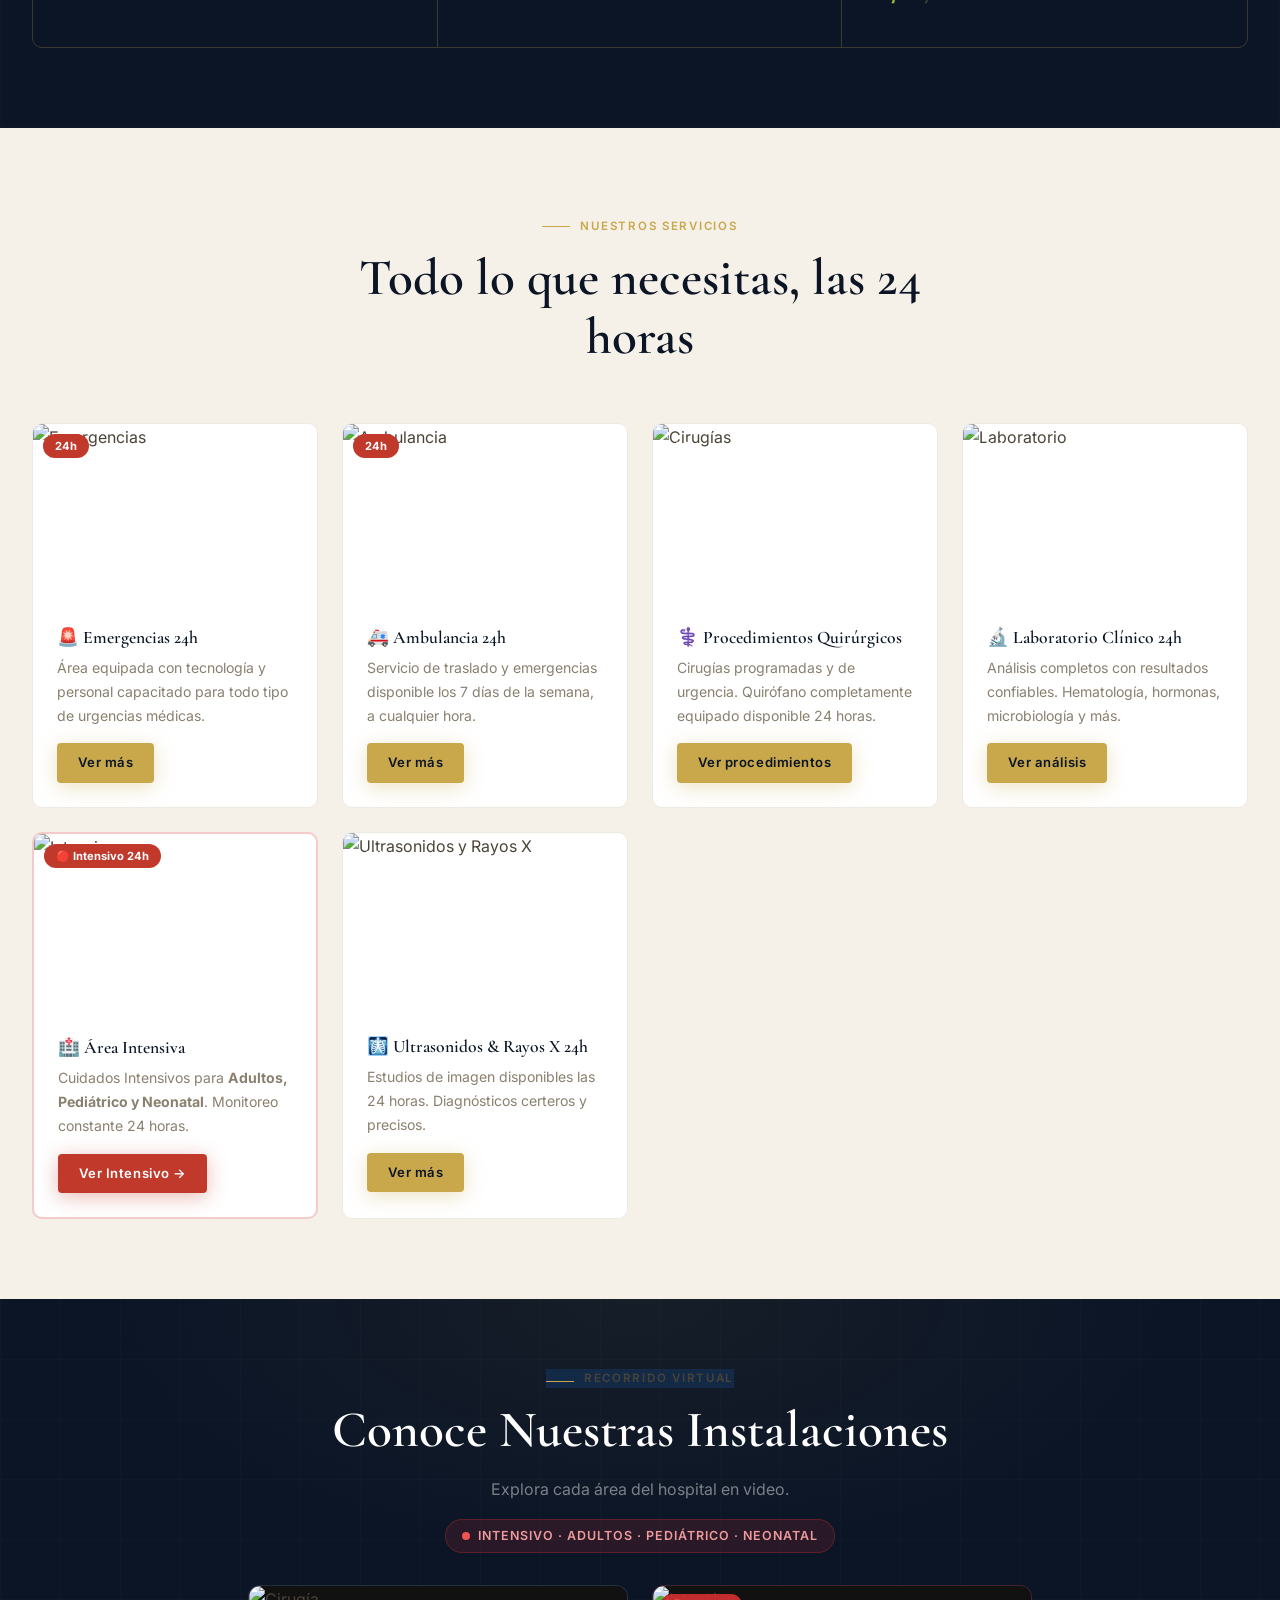
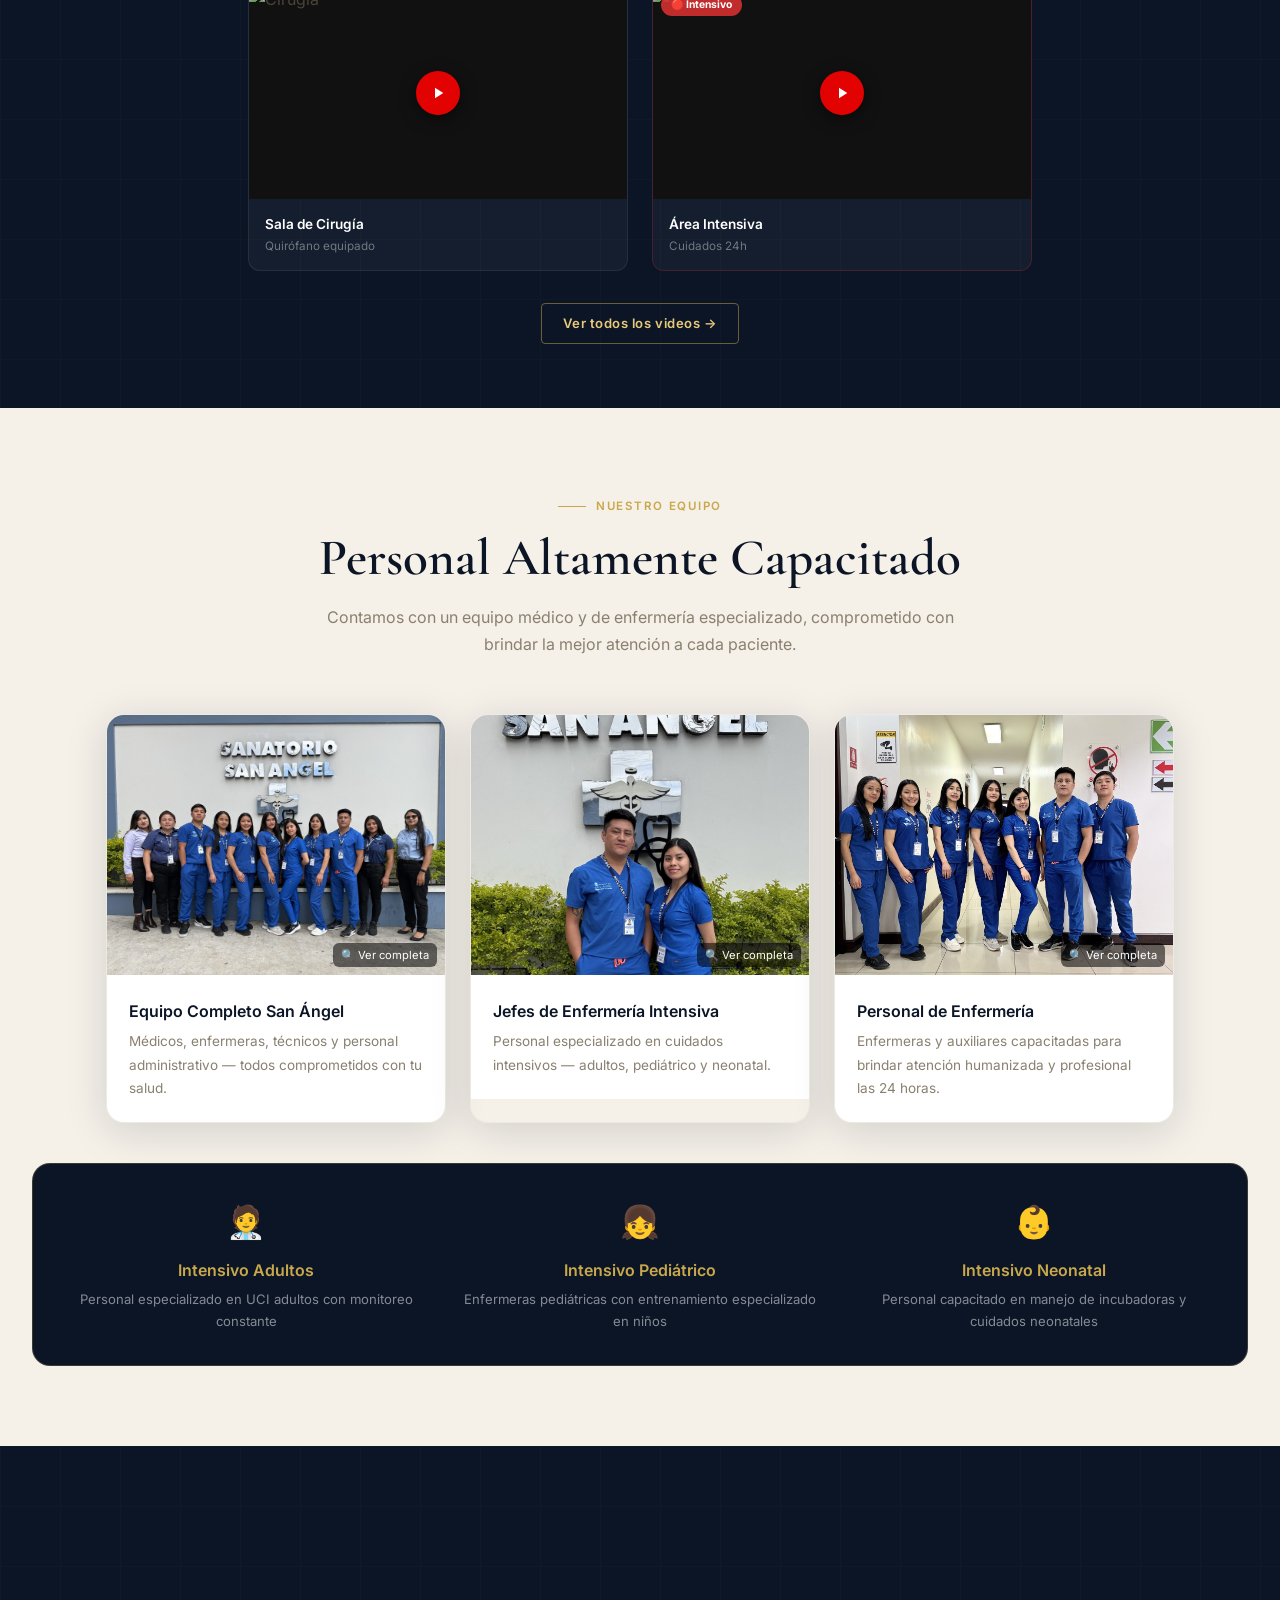
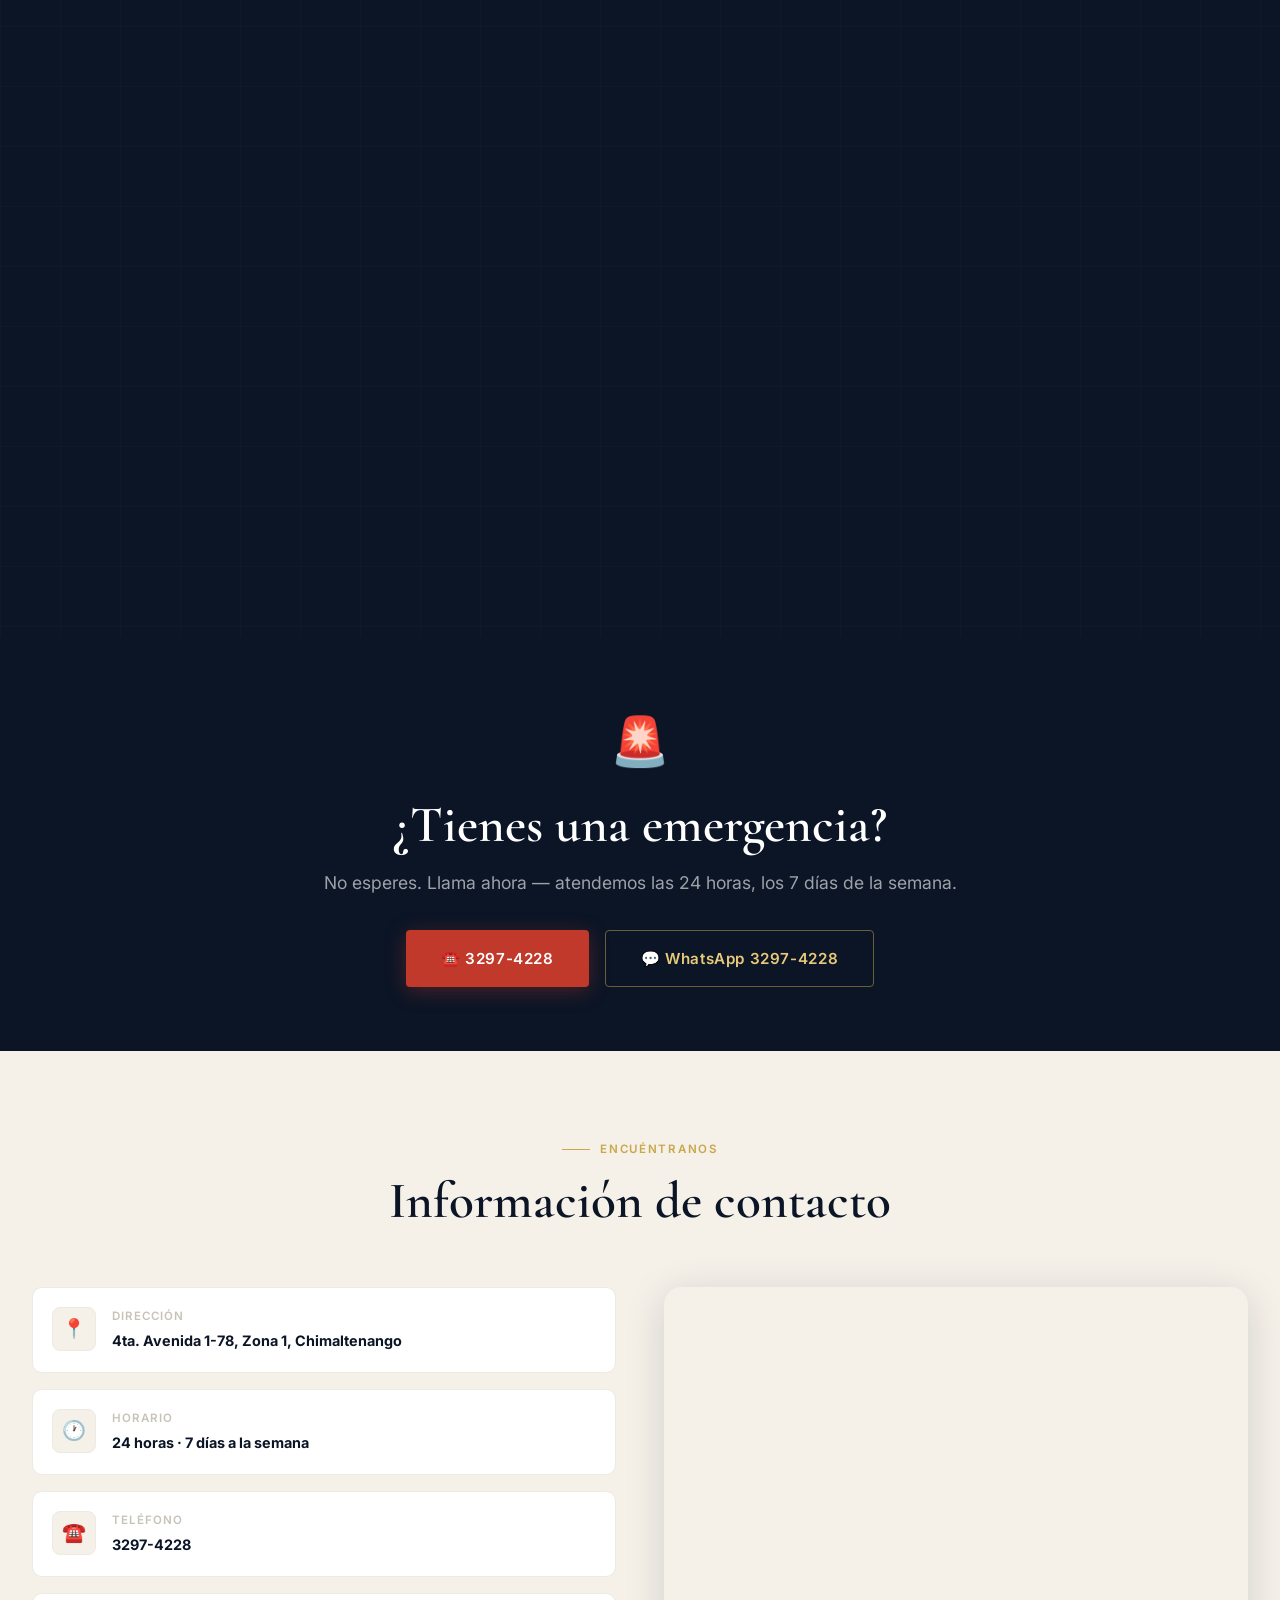
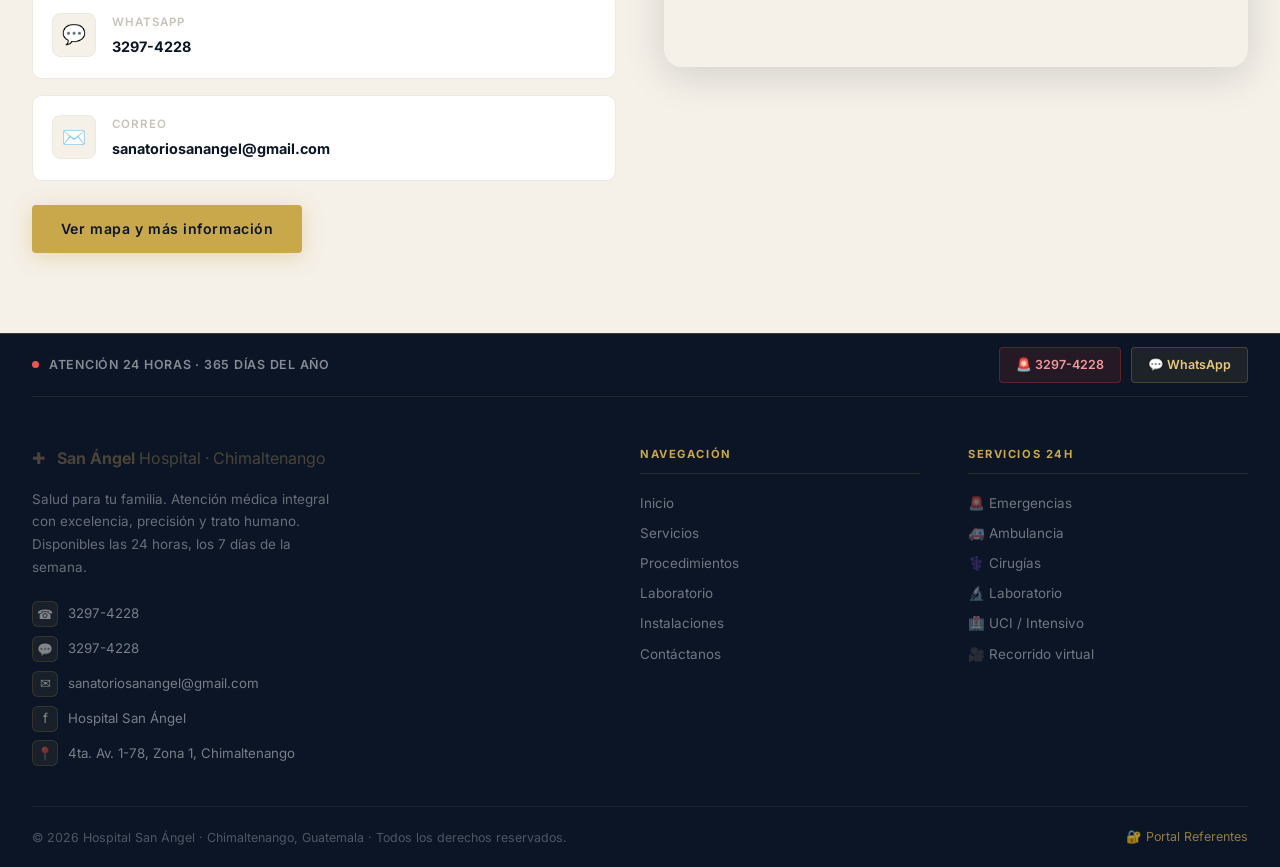
==== commit a24a9c5a: "fotos de bebes" ====
--- a/index.html
+++ b/index.html
@@ -5,7 +5,7 @@
   <meta name="referrer" content="strict-origin-when-cross-origin">
   <meta name="viewport" content="width=device-width, initial-scale=1.0">
   <title>Hospital San Ángel – Salud para tu Familia | Chimaltenango 24hrs</title>
-  <meta name="description" content="Hospital San Ángel en Chimaltenango. Atención médica 24 horas: emergencias, cirugías, laboratorio, rayos X, ultrasonidos, Intensivo Adultos, Pediátrico y Neonatal. Llama al 5121-9282.">
+  <meta name="description" content="Hospital San Ángel en Chimaltenango. Atención médica 24 horas: emergencias, cirugías, laboratorio, rayos X, ultrasonidos, Intensivo Adultos, Pediátrico y Neonatal. Llama al 3297-4228.">
   <link rel="stylesheet" href="css/main.css">
 </head>
 <body>
@@ -211,7 +211,7 @@
       <!-- RAYOS X / ULTRASONIDO -->
       <div class="card fade-in fade-in-delay-1" style="padding:0; overflow:hidden;">
         <div style="height:180px; overflow:hidden; position:relative;">
-          <img src="https://images.unsplash.com/photo-1559757175-5700dde675bc?w=600&q=80" alt="Ultrasonidos y Rayos X"
+          <img src="https://images.unsplash.com/photo-1576671081837-49000212a370?w=600&q=80" alt="Ultrasonidos y Rayos X"
                style="width:100%;height:100%;object-fit:cover;transition:transform 0.4s ease;"
                onmouseover="this.style.transform='scale(1.06)'" onmouseout="this.style.transform='scale(1)'">
           <div style="position:absolute;top:10px;left:10px;background:var(--blue);color:white;border-radius:100px;padding:3px 12px;font-size:0.7rem;font-weight:700;">24h</div>
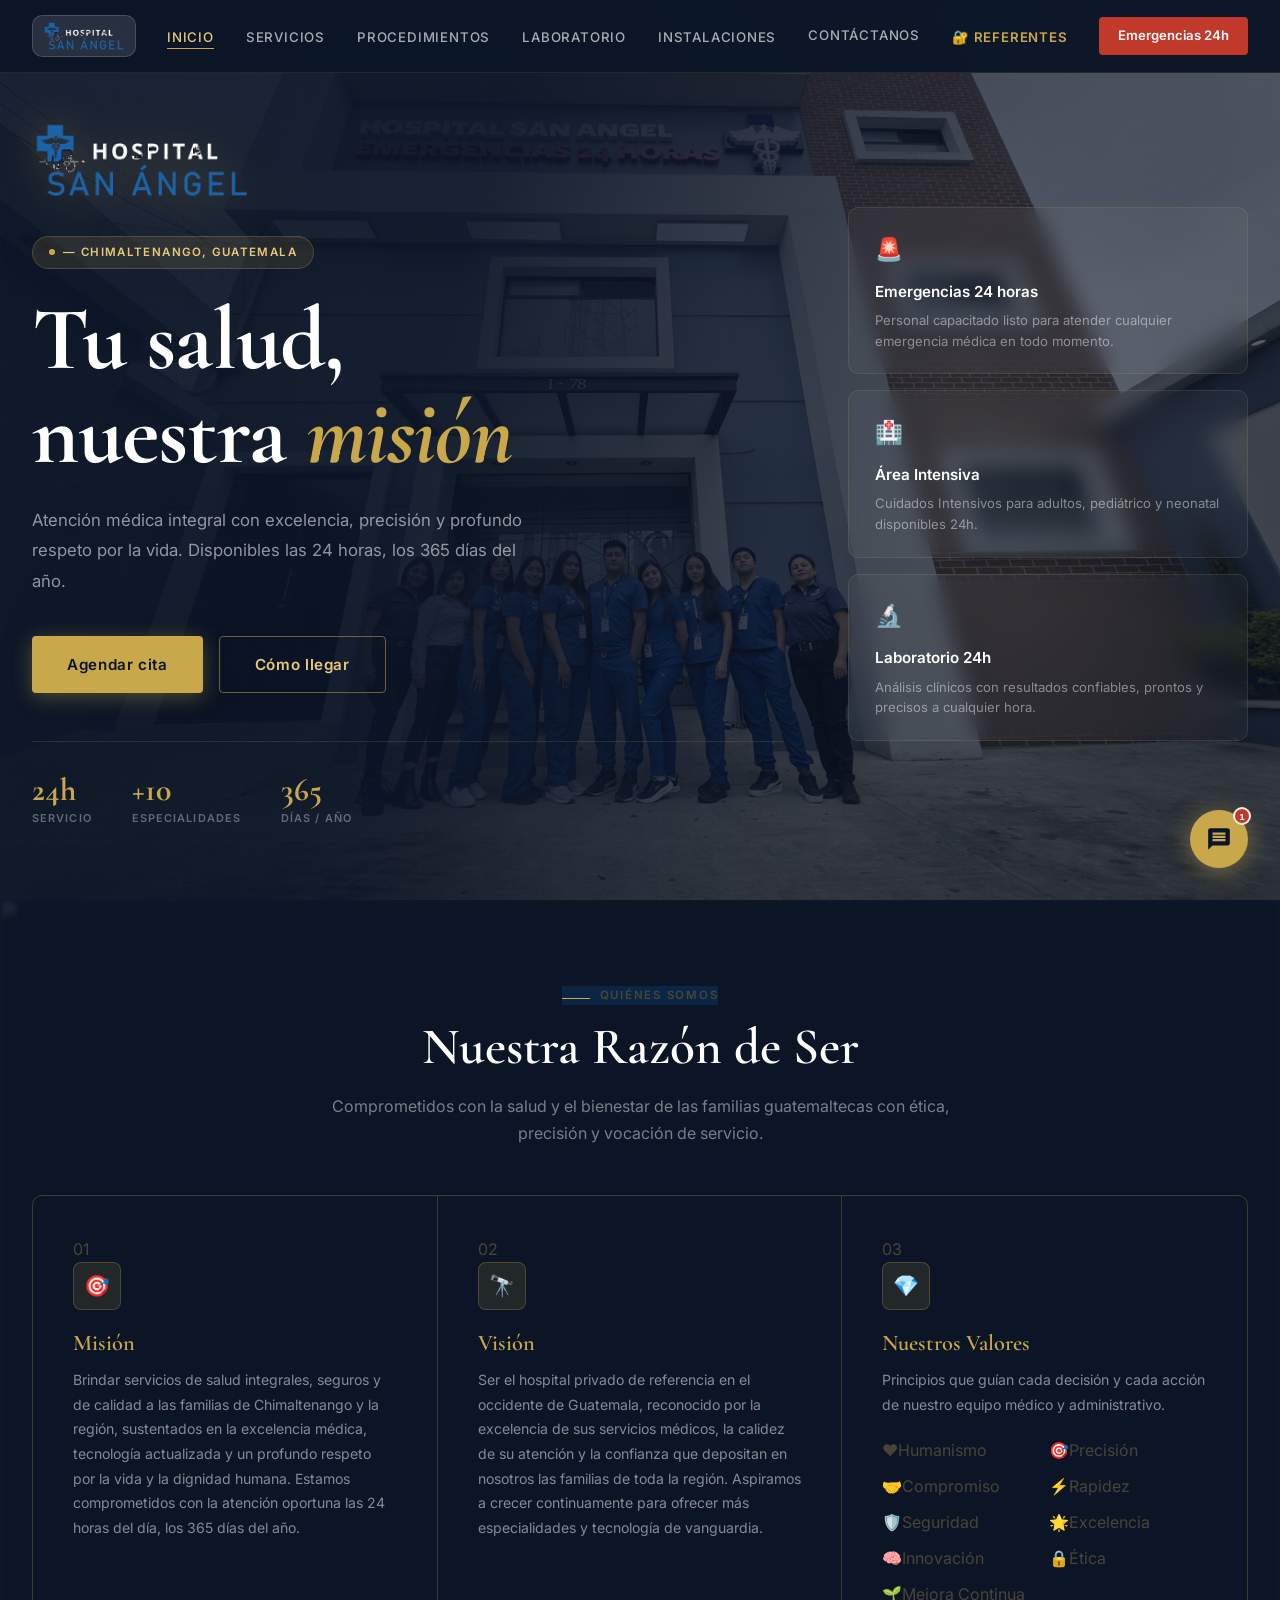
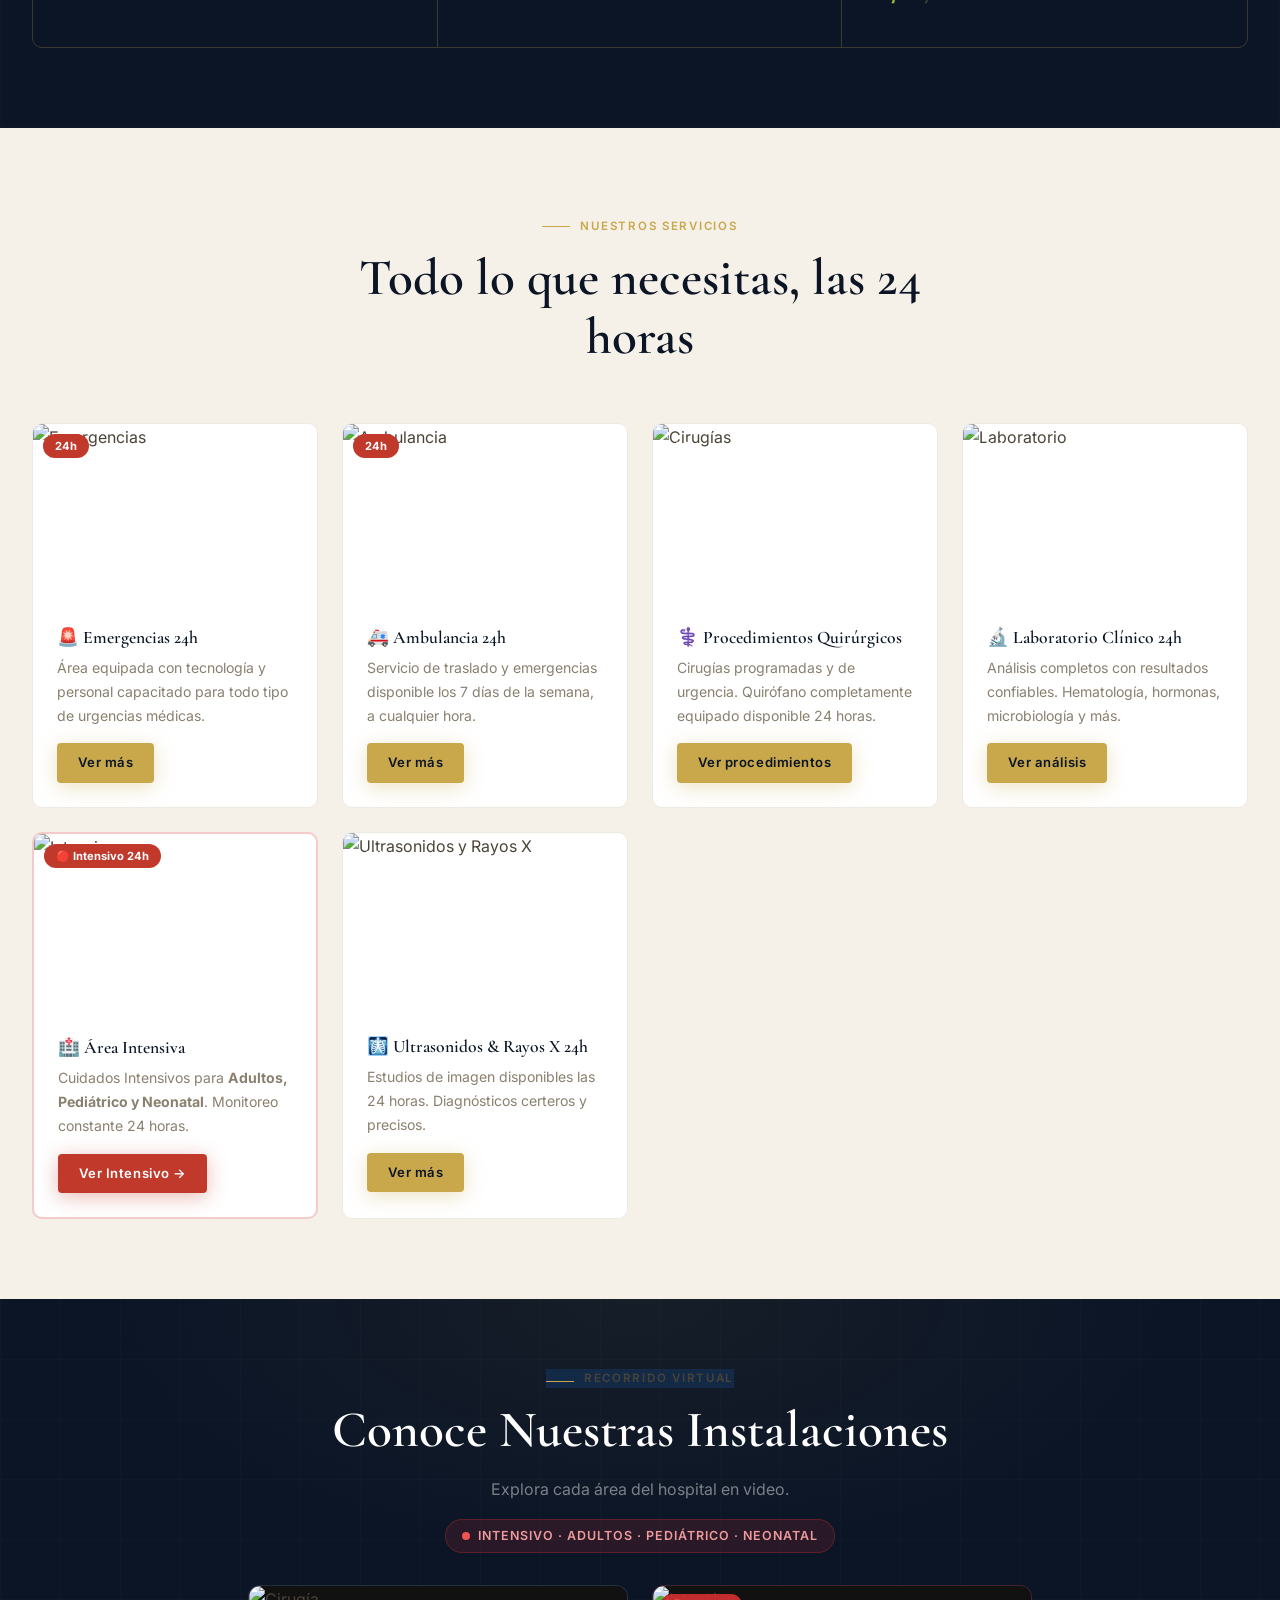
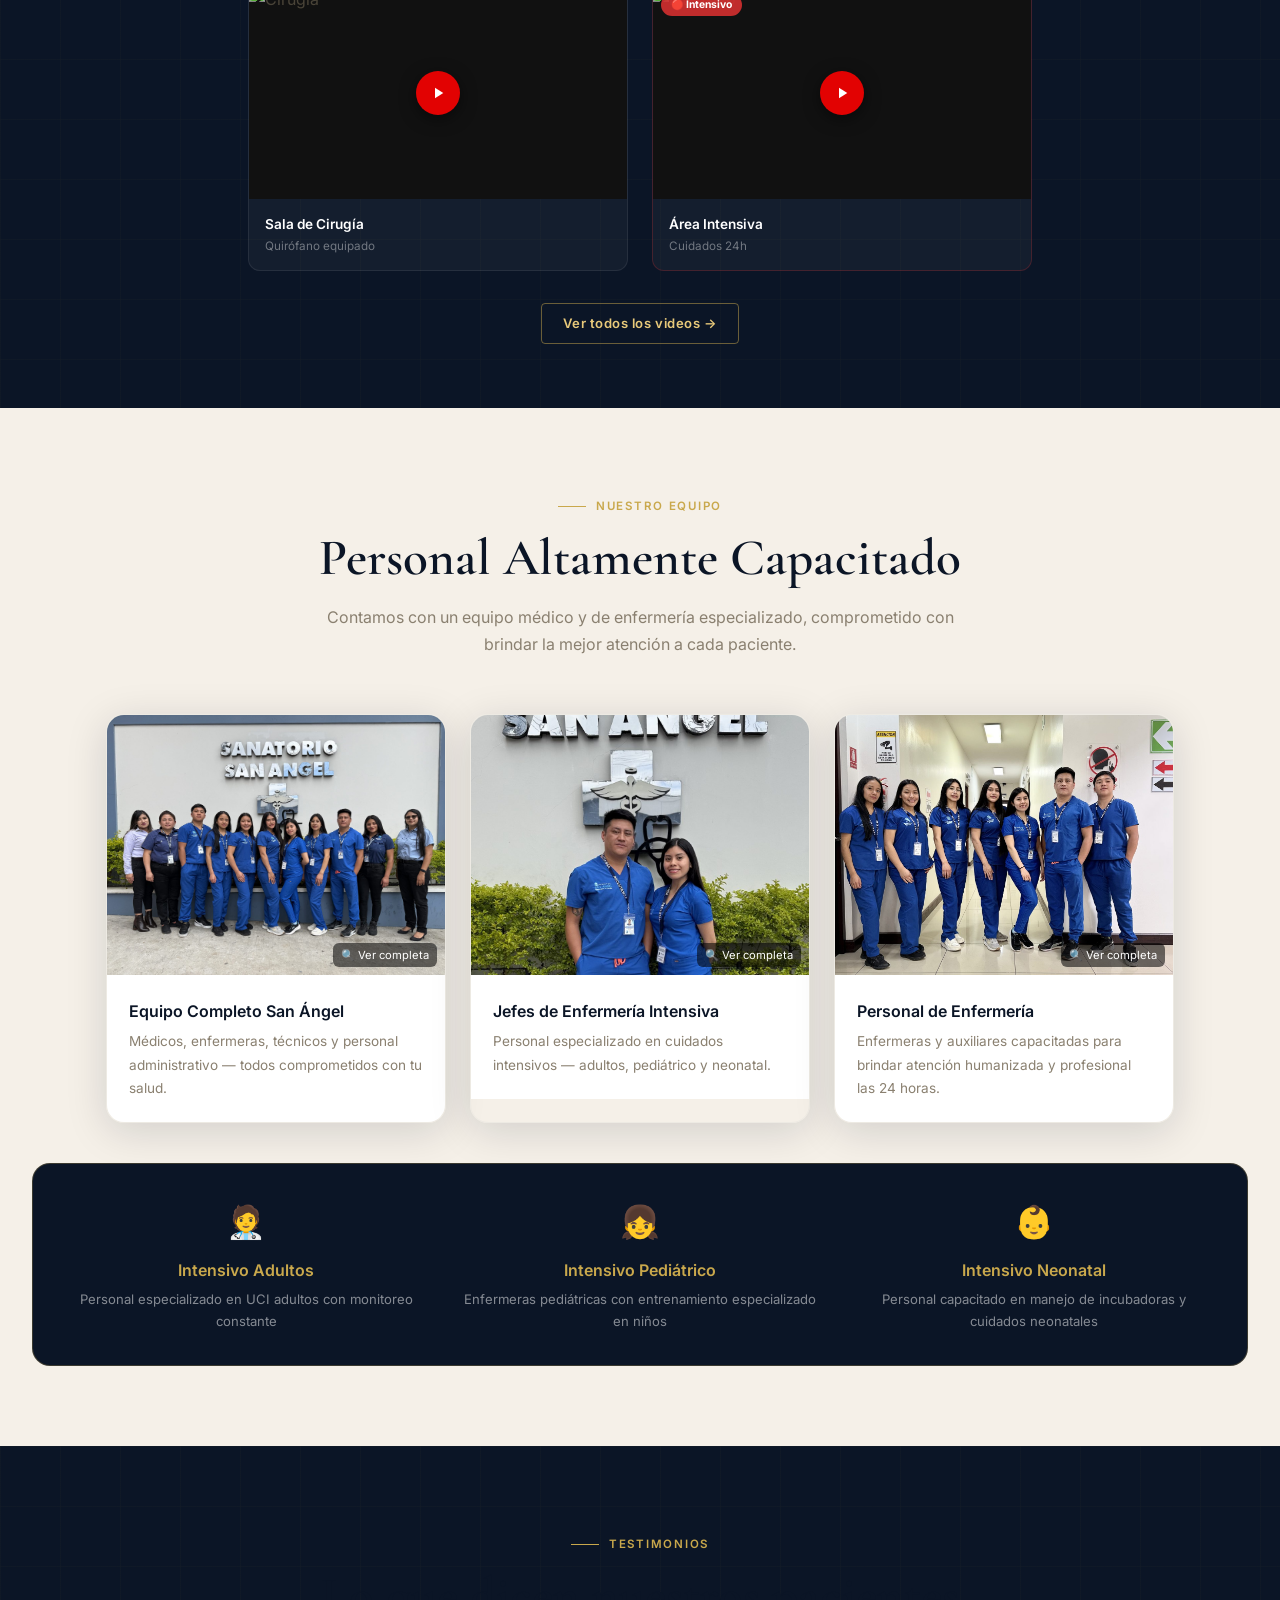
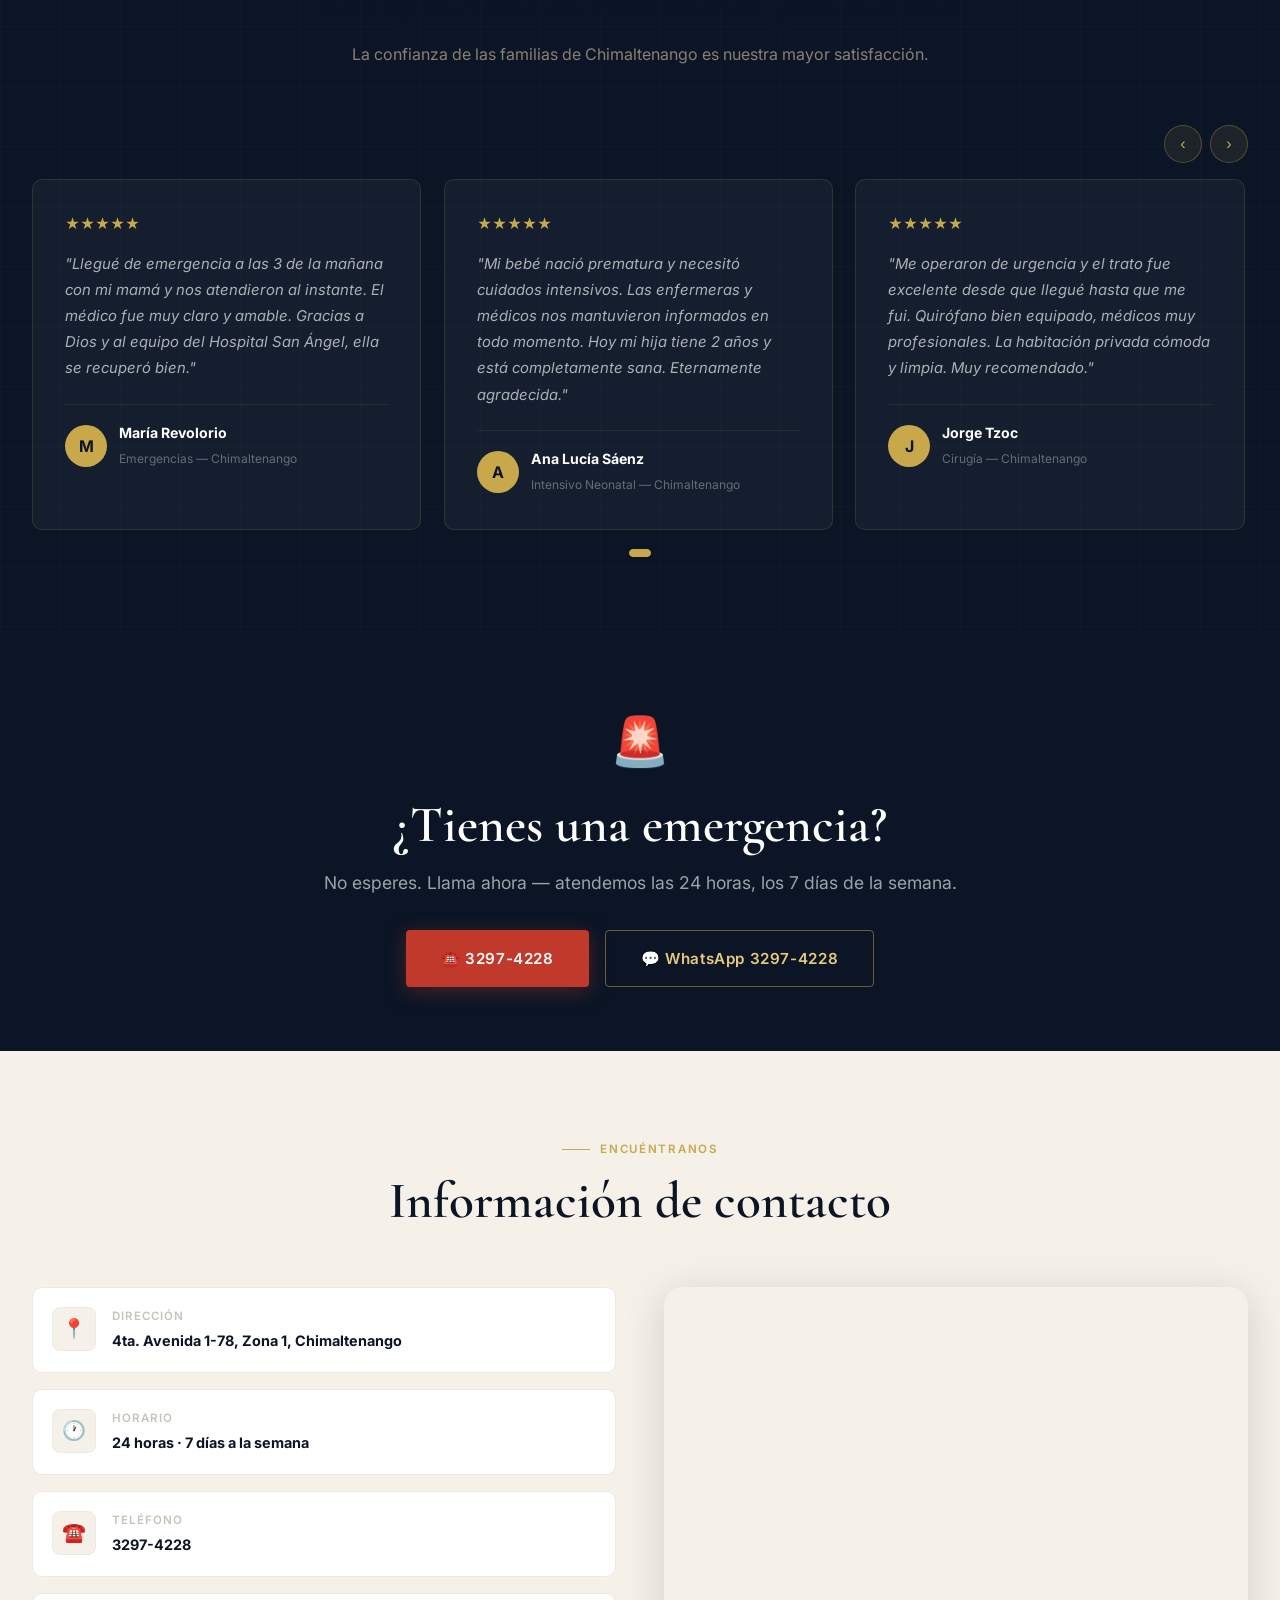
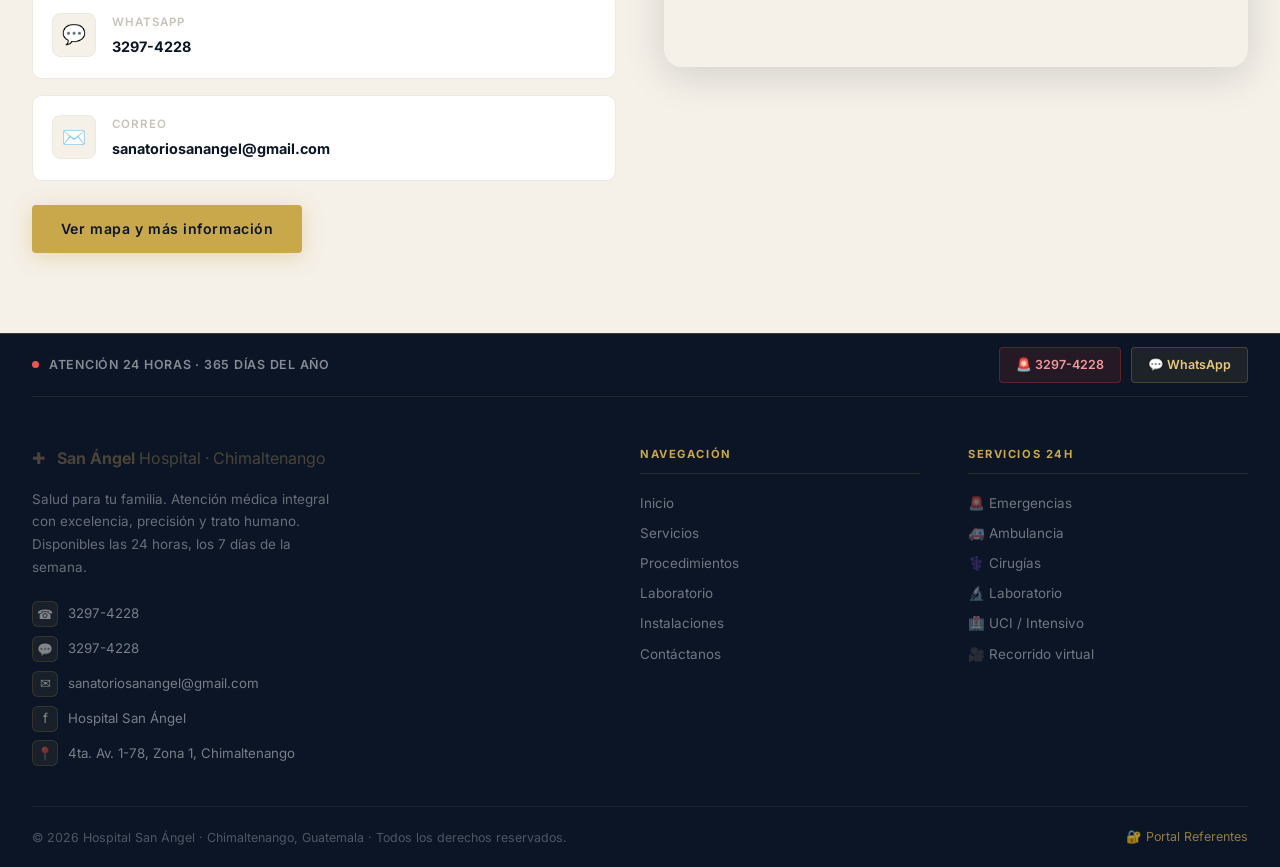
==== commit 203f18d5: "cupon" ====
--- a/index.html
+++ b/index.html
@@ -626,5 +626,35 @@
     });
   })();
 </script>
+
+<!-- ===== POPUP CUPÓN ===== -->
+<div id="cupon-overlay" style="display:none;position:fixed;inset:0;background:rgba(0,0,0,0.55);z-index:9999;align-items:center;justify-content:center;padding:16px;box-sizing:border-box;">
+  <div id="cupon-modal" style="position:relative;max-width:420px;width:100%;border-radius:16px;overflow:hidden;box-shadow:0 24px 60px rgba(0,0,0,0.45);">
+    <button onclick="cerrarCupon()" aria-label="Cerrar" style="position:absolute;top:10px;right:12px;z-index:2;background:rgba(0,0,0,0.5);border:none;color:#fff;font-size:24px;line-height:1;width:36px;height:36px;border-radius:50%;cursor:pointer;">&times;</button>
+    <img src="assets/fotos/cupon.jpg" alt="Cupón 15% descuento" style="width:100%;display:block;">
+  </div>
+</div>
+<style>
+@keyframes cuponIn{from{opacity:0;transform:scale(0.88) translateY(18px)}to{opacity:1;transform:scale(1) translateY(0)}}
+#cupon-overlay.activo{display:flex!important}
+#cupon-overlay.activo #cupon-modal{animation:cuponIn 0.4s cubic-bezier(.22,.68,0,1.3)}
+</style>
+<script>
+(function(){
+  var KEY="hsa_cupon_v2";
+  var DIAS=3;
+  function oculto(){try{var t=localStorage.getItem(KEY);return t&&(Date.now()-+t)<DIAS*86400000;}catch(e){return false;}}
+  function cerrarCupon(){
+    var el=document.getElementById("cupon-overlay");
+    if(!el)return;
+    el.classList.remove("activo");
+    setTimeout(function(){el.style.display="none";},300);
+    try{localStorage.setItem(KEY,Date.now());}catch(e){}
+  }
+  window.cerrarCupon=cerrarCupon;
+  document.getElementById("cupon-overlay").addEventListener("click",function(e){if(e.target===this)cerrarCupon();});
+  if(!oculto()){setTimeout(function(){var el=document.getElementById("cupon-overlay");if(el){el.style.display="flex";requestAnimationFrame(function(){requestAnimationFrame(function(){el.classList.add("activo");});});}},15000);}
+})();
+</script>
 </body>
 </html>
